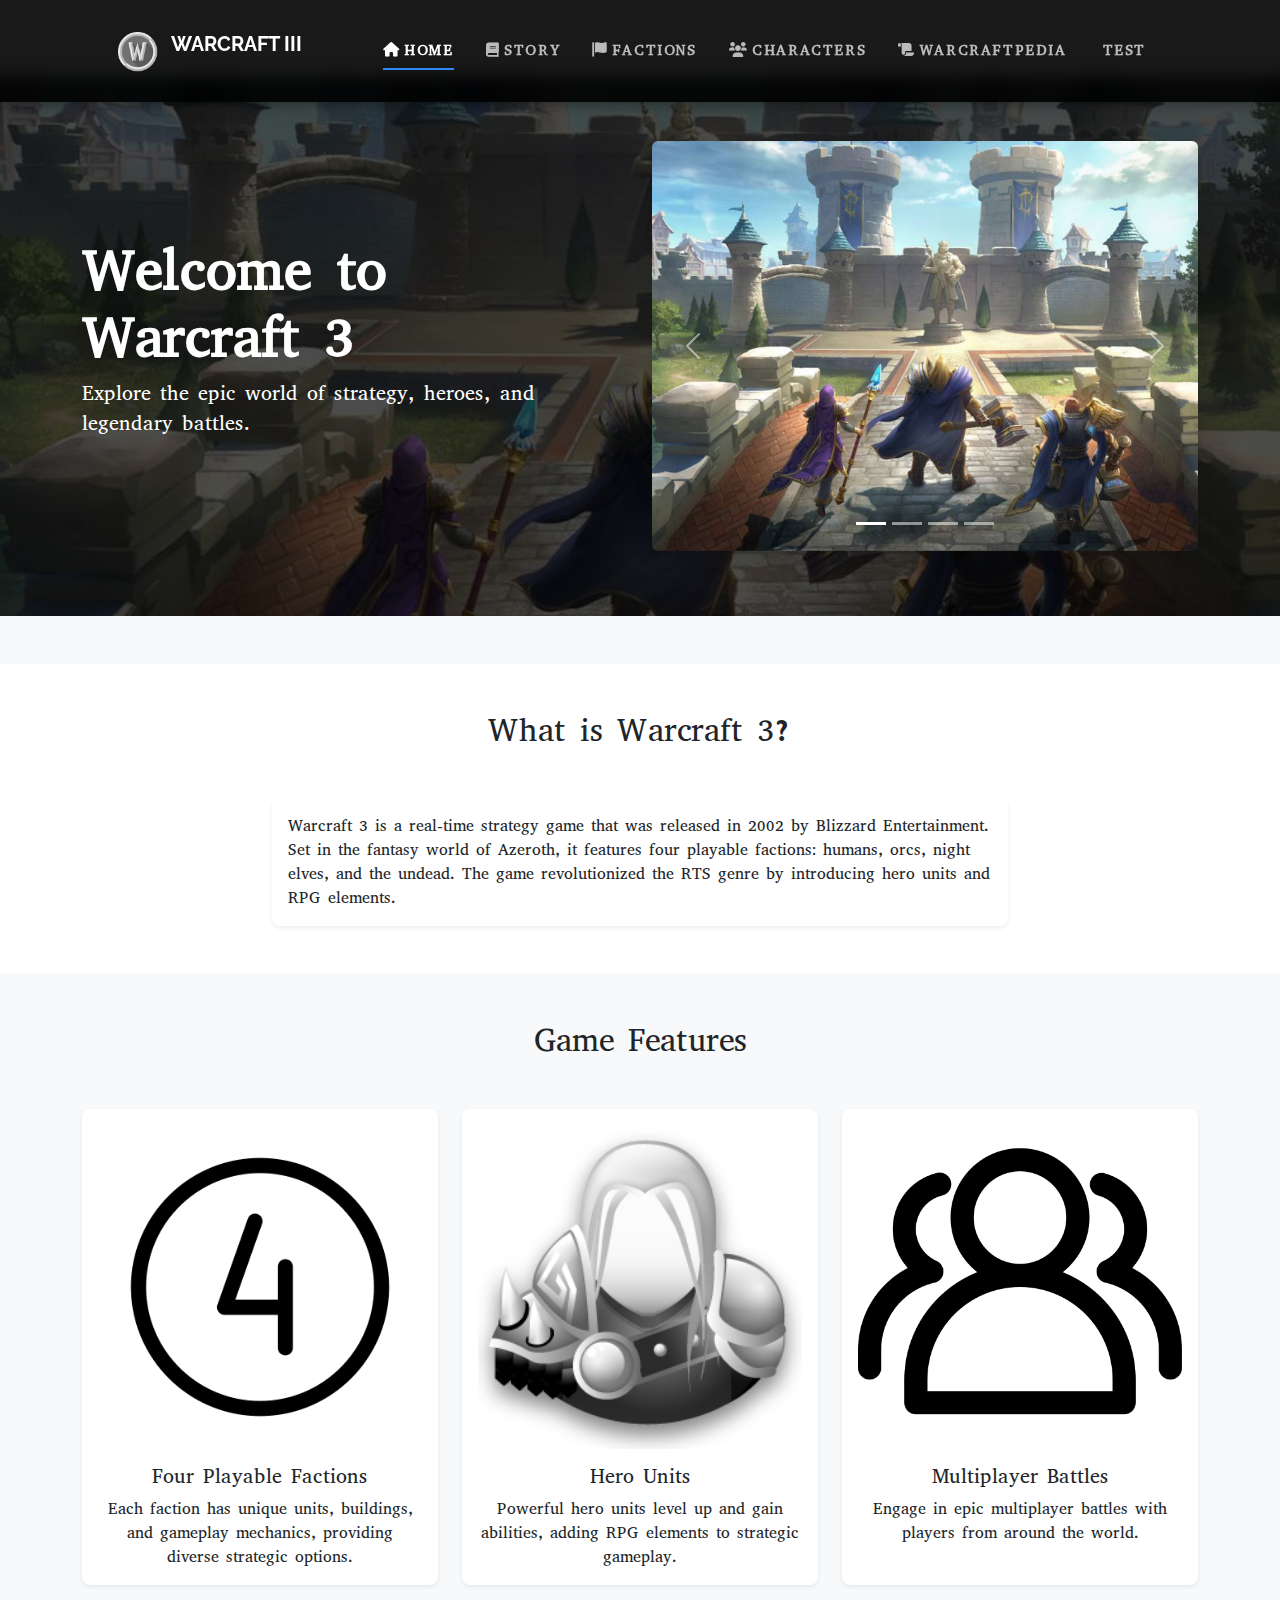
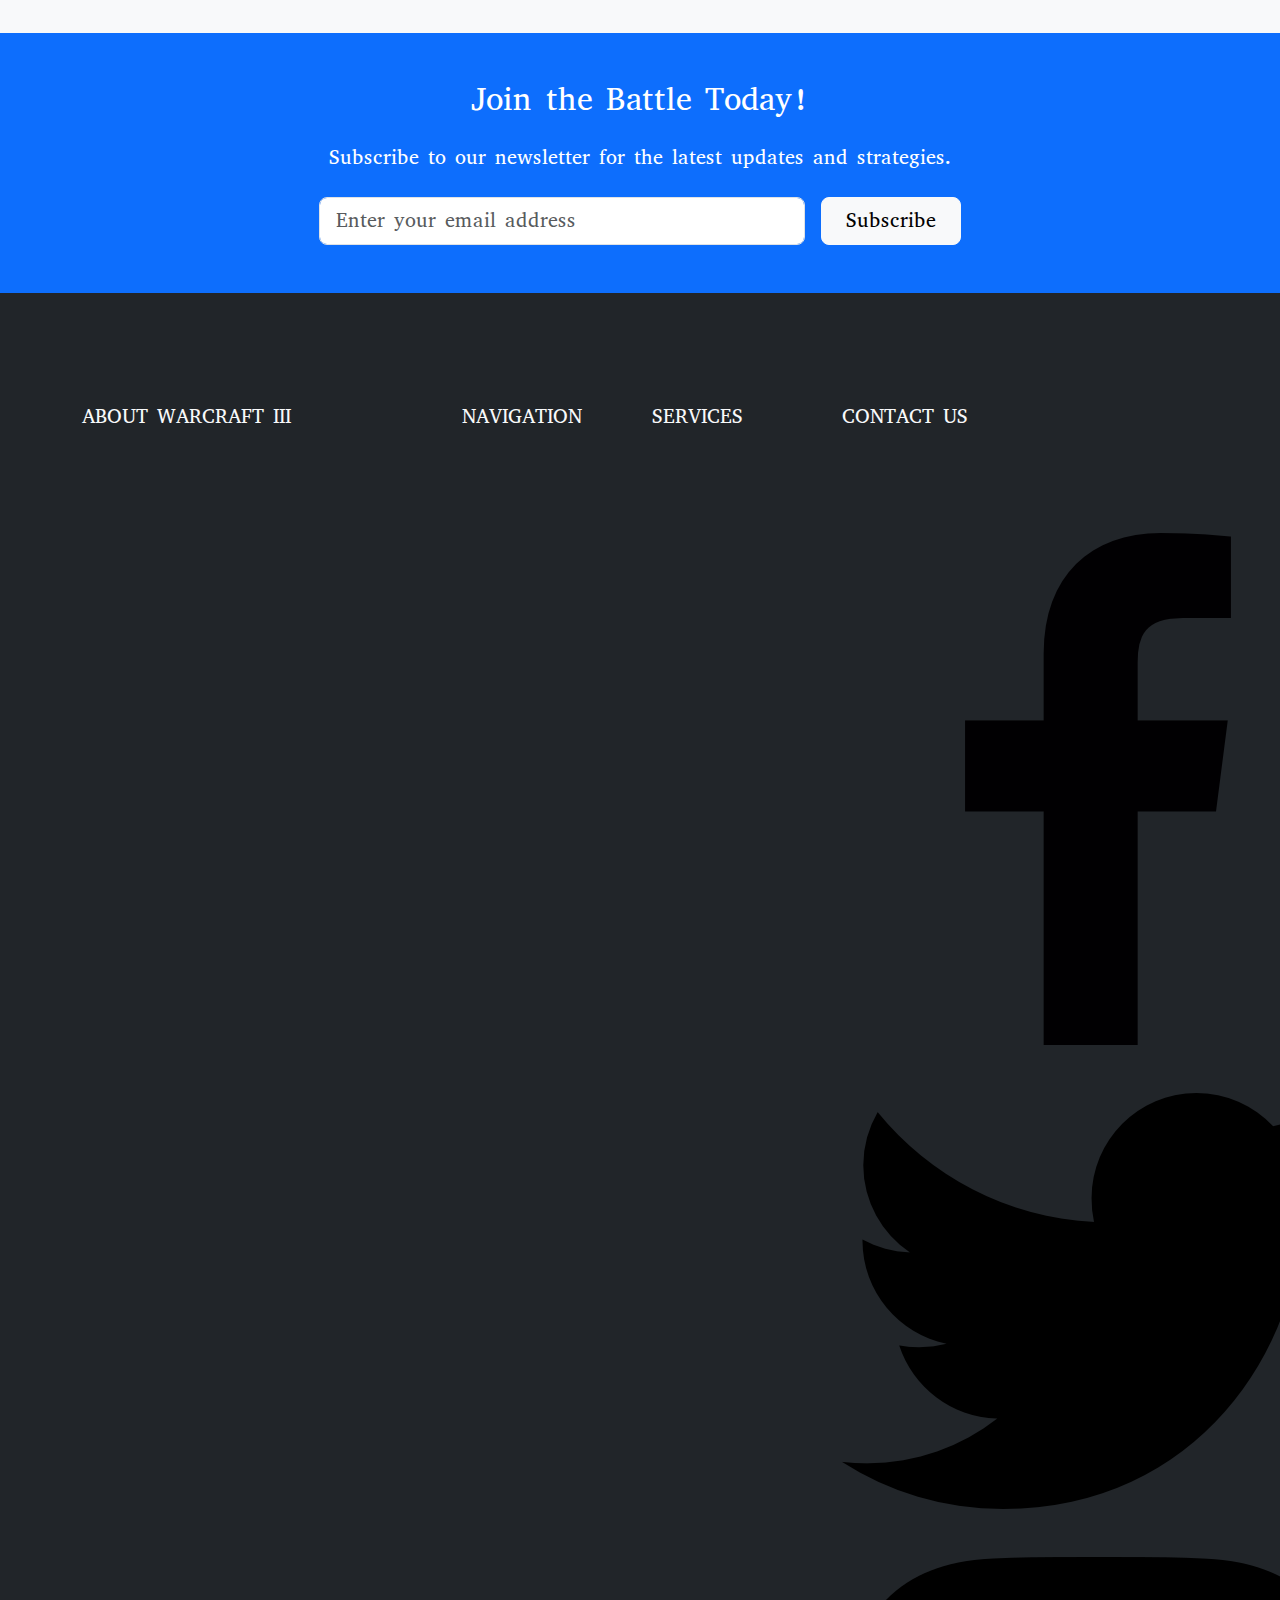
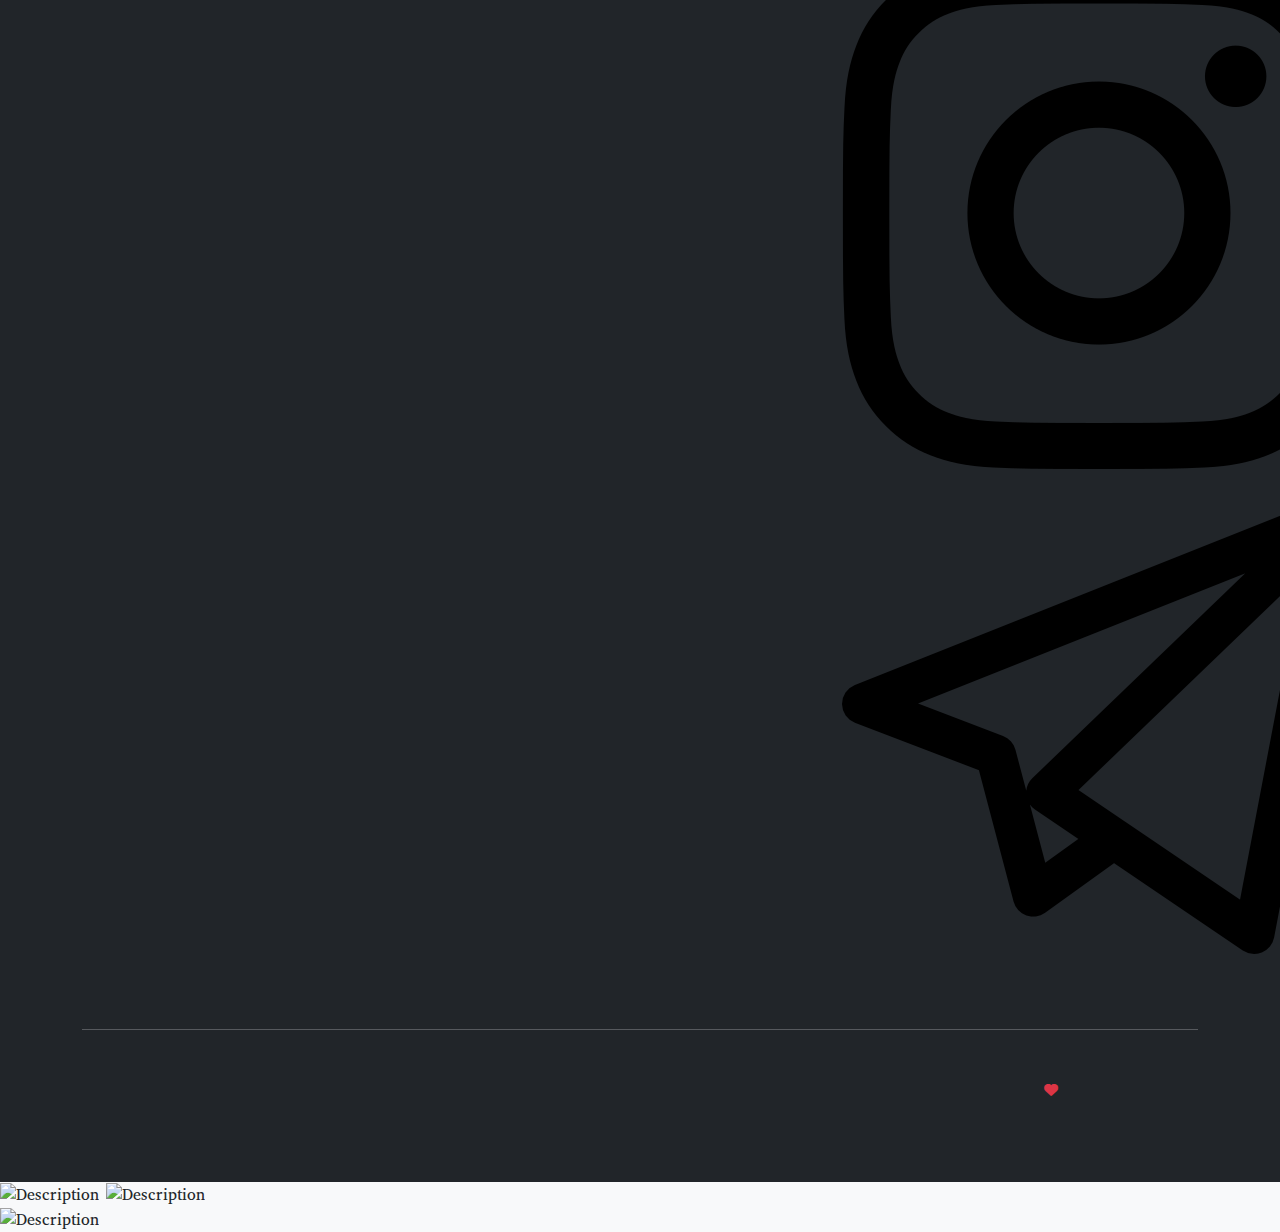
==== index.html @ 28a19a46 "image bootstrap" ====
<!DOCTYPE html>
<html lang="en">
    <head>
        <title>Warcraft 3</title>
        <meta charset="UTF-8">
        <meta name="viewport" content="width=device-width, initial-scale=1.0">
        <meta name="description" content="Warcraft 3 fan website with information about factions, characters, and lore">
        <!-- Bootstrap CSS -->
        <link href="https://cdn.jsdelivr.net/npm/bootstrap@5.3.2/dist/css/bootstrap.min.css" rel="stylesheet">
        <!-- Font Awesome -->
        <link href="https://cdnjs.cloudflare.com/ajax/libs/font-awesome/6.0.0/css/all.min.css" rel="stylesheet">
        <!-- Google Fonts -->
        <link href='https://fonts.googleapis.com/css?family=Abyssinica+SIL|Raleway:400,700&display=swap' rel='stylesheet'>
        <!-- Custom CSS -->
        <link rel="stylesheet" type="text/css" href="style.css">
        <!-- Favicon -->
        <link rel="icon" type="image/png" href="images/icons/logo.png">
    </head>
    <body class="bg-light">
        <!-- Enhanced Navigation -->
                <nav class="navbar navbar-expand-lg navbar-dark fixed-top py-3" id="mainNav">
                    <div class="container px-4 px-lg-5">
                        <a class="navbar-brand" href="index.html">
                            <img src="images/icons/logo.png" alt="Warcraft 3 Logo" height="40" class="d-inline-block align-text-top">
                            <span class="ms-2 fw-bold text-uppercase">Warcraft III</span>
                        </a>
                        <button class="navbar-toggler" type="button" data-bs-toggle="collapse" data-bs-target="#navbarNav"
                            aria-controls="navbarNav" aria-expanded="false" aria-label="Toggle navigation">
                            <span class="navbar-toggler-icon"></span>
                        </button>
                        <div class="collapse navbar-collapse" id="navbarNav">
                            <ul class="navbar-nav ms-auto my-2 my-lg-0">
                                <li class="nav-item">
                                    <a class="nav-link px-lg-3 py-3 py-lg-4 active" href="index.html">
                                        <i class="fas fa-home me-1"></i>Home
                                    </a>
                                </li>
                                <li class="nav-item">
                                    <a class="nav-link px-lg-3 py-3 py-lg-4" href="story.html">
                                        <i class="fas fa-book me-1"></i>Story
                                    </a>
                                </li>
                                <li class="nav-item">
                                    <a class="nav-link px-lg-3 py-3 py-lg-4" href="factions.html">
                                        <i class="fas fa-flag me-1"></i>Factions
                                    </a>
                                </li>
                                <li class="nav-item">
                                    <a class="nav-link px-lg-3 py-3 py-lg-4" href="characters.html">
                                        <i class="fas fa-users me-1"></i>Characters
                                    </a>
                                </li>
                                <li class="nav-item">
                                    <a class="nav-link px-lg-3 py-3 py-lg-4" href="pedia.html">
                                        <i class="fas fa-scroll me-1"></i>WarcraftPedia
                                    </a>
                                </li>
                                <li class="nav-item">
                                    <a class="nav-link px-lg-3 py-3 py-lg-4" href="test.html">
                                        <i class="fas fa-quiz me-1"></i>Test
                                    </a>
                                </li>
                            </ul>
                        </div>
                    </div>
                </nav>

        <!-- Hero Section -->
        <section class="hero bg-dark text-white py-5 mb-5">
            <div class="container">
                <div class="row align-items-center">
                    <div class="col-lg-6">
                        <h1 class="display-4 fw-bold">Welcome to Warcraft 3</h1>
                        <p class="lead">Explore the epic world of strategy, heroes, and legendary battles.</p>
                    </div>
                    <div class="col-lg-6">
                        <!-- Image Carousel -->
                        <div id="heroCarousel" class="carousel slide" data-bs-ride="carousel">
                            <div class="carousel-indicators">
                                <button type="button" data-bs-target="#heroCarousel" data-bs-slide-to="0" class="active"></button>
                                <button type="button" data-bs-target="#heroCarousel" data-bs-slide-to="1"></button>
                                <button type="button" data-bs-target="#heroCarousel" data-bs-slide-to="2"></button>
                                <button type="button" data-bs-target="#heroCarousel" data-bs-slide-to="3"></button>
                            </div>
                            <div class="carousel-inner rounded shadow">
                                <div class="carousel-item active">
                                    <img src="images/reforged1.jpg" class="d-block w-100" alt="Warcraft 3 Reforged Screenshot 1">
                                </div>
                                <div class="carousel-item">
                                    <img src="images/reforged2.jpg" class="d-block w-100" alt="Warcraft 3 Reforged Screenshot 2">
                                </div>
                                <div class="carousel-item">
                                    <img src="images/reforged3.jpg" class="d-block w-100" alt="Warcraft 3 Reforged Screenshot 3">
                                </div>
                                <div class="carousel-item">
                                    <img src="images/reforged4.jpg" class="d-block w-100" alt="Warcraft 3 Reforged Screenshot 4">
                                </div>
                            </div>
                            <button class="carousel-control-prev" type="button" data-bs-target="#heroCarousel" data-bs-slide="prev">
                                <span class="carousel-control-prev-icon"></span>
                                <span class="visually-hidden">Previous</span>
                            </button>
                            <button class="carousel-control-next" type="button" data-bs-target="#heroCarousel" data-bs-slide="next">
                                <span class="carousel-control-next-icon"></span>
                                <span class="visually-hidden">Next</span>
                            </button>
                        </div>
                    </div>
                </div>
            </div>
        </section>

        <!-- Info Section -->
        <section class="py-5 bg-white">
            <div class="container">
                <h2 class="text-center mb-5">What is Warcraft 3?</h2>
                <div class="row">
                    <div class="col-lg-8 mx-auto">
                        <div class="card shadow-sm">
                            <div class="card-body">
                                <p class="card-text">Warcraft 3 is a real-time strategy game that was released in 2002 by Blizzard Entertainment. Set in the fantasy world of Azeroth, it features four playable factions: humans, orcs, night elves, and the undead. The game revolutionized the RTS genre by introducing hero units and RPG elements.</p>
                            </div>
                        </div>
                    </div>
                </div>
            </div>
        </section>

        <!-- Features Grid -->
        <section class="py-5 bg-light">
            <div class="container">
                <h2 class="text-center mb-5">Game Features</h2>
                <div class="row g-4">
                    <!-- Feature 1 -->
                    <div class="col-md-6 col-lg-4">
                        <div class="card h-100 border-0 shadow-sm">
                            <div class="card-body text-center">
                                <img src="images/icons/4icon.png" alt="Factions Icon" class="mb-3" width="64">
                                <h3 class="h5">Four Playable Factions</h3>
                                <p class="card-text">Each faction has unique units, buildings, and gameplay mechanics, providing diverse strategic options.</p>
                            </div>
                        </div>
                    </div>
                    <!-- Feature 2 -->
                    <div class="col-md-6 col-lg-4">
                        <div class="card h-100 border-0 shadow-sm">
                            <div class="card-body text-center">
                                <img src="images/icons/hero_icon.png" alt="Heroes Icon" class="mb-3" width="64">
                                <h3 class="h5">Hero Units</h3>
                                <p class="card-text">Powerful hero units level up and gain abilities, adding RPG elements to strategic gameplay.</p>
                            </div>
                        </div>
                    </div>
                    <!-- Feature 3 -->
                    <div class="col-md-6 col-lg-4">
                        <div class="card h-100 border-0 shadow-sm">
                            <div class="card-body text-center">
                                <img src="images/icons/multiplayer.png" alt="Multiplayer Icon" class="mb-3" width="64">
                                <h3 class="h5">Multiplayer Battles</h3>
                                <p class="card-text">Engage in epic multiplayer battles with players from around the world.</p>
                            </div>
                        </div>
                    </div>
                </div>
            </div>
        </section>

        <!-- Call to Action -->
        <section class="py-5 bg-primary text-white">
            <div class="container">
                <div class="row justify-content-center">
                    <div class="col-lg-8 text-center">
                        <h2 class="mb-4">Join the Battle Today!</h2>
                        <p class="lead mb-4">Subscribe to our newsletter for the latest updates and strategies.</p>
                        <form class="row g-3 justify-content-center" onsubmit="validateEmail(event)">
                            <div class="col-md-8">
                                <input type="email" class="form-control form-control-lg" placeholder="Enter your email address" required>
                            </div>
                            <div class="col-md-auto">
                                <button type="submit" class="btn btn-light btn-lg px-4">Subscribe</button>
                            </div>
                        </form>
                    </div>
                </div>
            </div>
        </section>

        <!-- Enhanced Footer -->
                <footer class="footer bg-dark text-light">
                    <div class="container py-5">
                        <div class="row g-4">
                            <!-- About Section -->
                            <div class="col-lg-4 col-md-6">
                                <div class="pe-lg-5">
                                    <h5 class="text-uppercase mb-4">About Warcraft III</h5>
                                    <p class="text-muted">Experience the epic world of Azeroth through legendary heroes, mythical creatures, and unforgettable battles in this timeless strategy game.</p>
                                </div>
                            </div>
                            <!-- Quick Links -->
                            <div class="col-lg-2 col-md-6">
                                <h5 class="text-uppercase mb-4">Navigation</h5>
                                <ul class="list-unstyled">
                                    <li class="mb-2"><a href="index.html" class="text-muted">Home</a></li>
                                    <li class="mb-2"><a href="story.html" class="text-muted">Story</a></li>
                                    <li class="mb-2"><a href="factions.html" class="text-muted">Factions</a></li>
                                    <li class="mb-2"><a href="characters.html" class="text-muted">Characters</a></li>
                                </ul>
                            </div>
                            <!-- Services -->
                            <div class="col-lg-2 col-md-6">
                                <h5 class="text-uppercase mb-4">Services</h5>
                                <ul class="list-unstyled">
                                    <li class="mb-2"><a href="#" class="text-muted">Game Analysis</a></li>
                                    <li class="mb-2"><a href="#" class="text-muted">Game Reviews</a></li>
                                    <li class="mb-2"><a href="#" class="text-muted">Tutorials</a></li>
                                    <li class="mb-2"><a href="#" class="text-muted">Tournaments</a></li>
                                </ul>
                            </div>
                            <!-- Contact -->
                            <div class="col-lg-4 col-md-6">
                                <h5 class="text-uppercase mb-4">Contact Us</h5>
                                <p class="text-muted mb-2">
                                    <i class="fas fa-envelope me-2"></i>
                                    <a href="mailto:some-email@gmail.com" class="text-muted">some-email@gmail.com</a>
                                </p>
                                <p class="text-muted mb-4">
                                    <i class="fas fa-phone me-2"></i>
                                    <a href="tel:0777777123" class="text-muted">0-777-777-123</a>
                                </p>
                                <!-- Social Links Grid -->
                                <div class="social-grid">
                                    <a href="#" aria-label="Facebook">
                                        <img src="images/icons/facebook.png" alt="Facebook">
                                    </a>
                                    <a href="#" aria-label="Twitter">
                                        <img src="images/icons/twitter.png" alt="Twitter">
                                    </a>
                                    <a href="#" aria-label="Instagram">
                                        <img src="images/icons/insta.png" alt="Instagram">
                                    </a>
                                    <a href="#" aria-label="Telegram">
                                        <img src="images/icons/telegram.png" alt="Telegram">
                                    </a>
                                </div>
                            </div>
                        </div>
                        <hr class="my-5">
                        <div class="row align-items-center">
                            <div class="col-md-6 text-center text-md-start">
                                <p class="text-muted mb-0">&copy; 2024 Andrei Kornev. All rights reserved.</p>
                            </div>
                            <div class="col-md-6 text-center text-md-end">
                                <small class="text-muted">Made with <i class="fas fa-heart text-danger"></i> for Warcraft III fans</small>
                            </div>
                        </div>
                    </div>
                </footer>

        <!-- Bootstrap Bundle JS -->
        <script src="https://cdn.jsdelivr.net/npm/bootstrap@5.3.2/dist/js/bootstrap.bundle.min.js"></script>
        <!-- Custom JS -->
        <script src="scripts.js" defer></script>
    </body>

<!-- For regular images -->
<img src="path/to/image.jpg" class="img-fluid" alt="Description">

<!-- For card images -->
<img src="path/to/image.jpg" class="card-img-top img-fluid" alt="Description">

<!-- For grid images -->
<div class="grid-item">
    <img src="path/to/image.jpg" class="img-fluid" alt="Description">
</div>
---- style.css ----
:root {
    /* Color variables */
    --wc-primary: #2f89fc;
    --wc-primary-hover: #1a7af0;
    --wc-dark: #121212;
    --wc-light: #ffffff;
    --wc-gray: #f8f9fa;
    --wc-border: rgba(255, 255, 255, 0.1);
}

/* Base styles */
body {
    font-family: 'Abyssinica SIL', serif;
    padding-top: 76px; /* Height of fixed navbar */
}

/* Enhanced Navigation */
#mainNav {
    background-color: rgba(0, 0, 0, 0.9);
    box-shadow: 0 0 15px rgba(0, 0, 0, 0.5);
    transition: all 0.3s ease-in-out;
    backdrop-filter: blur(8px);
}

#mainNav .navbar-brand {
    font-family: 'Raleway', sans-serif;
    font-weight: 700;
    color: var(--wc-light);
}

#mainNav .navbar-nav .nav-item .nav-link {
    font-size: 0.9rem;
    font-weight: 700;
    text-transform: uppercase;
    letter-spacing: 0.1rem;
    padding: 1.5rem 1rem;
    color: rgba(255, 255, 255, 0.7);
    position: relative;
    transition: all 0.3s ease;
}

#mainNav .navbar-nav .nav-item .nav-link:hover,
#mainNav .navbar-nav .nav-item .nav-link:focus,
#mainNav .navbar-nav .nav-item .nav-link.active {
    color: var(--wc-light);
}

#mainNav .navbar-nav .nav-item .nav-link::after {
    content: '';
    position: absolute;
    bottom: 1rem;
    left: 1rem;
    right: 1rem;
    height: 2px;
    background-color: var(--wc-primary);
    transform: scaleX(0);
    transition: transform 0.3s ease;
}

#mainNav .navbar-nav .nav-item .nav-link:hover::after,
#mainNav .navbar-nav .nav-item .nav-link:focus::after,
#mainNav .navbar-nav .nav-item .nav-link.active::after {
    transform: scaleX(1);
}

/* Hero Section */
.hero {
    background: linear-gradient(rgba(0, 0, 0, 0.7), rgba(0, 0, 0, 0.7)),
                url('images/reforged1.jpg') center/cover;
    min-height: 60vh;
    display: flex;
    align-items: center;
}

/* Image Grid */
.image-grid {
    display: grid;
    grid-template-columns: repeat(auto-fit, minmax(250px, 1fr));
    gap: 1.5rem;
    padding: 1.5rem;
}

.image-grid .grid-item {
    position: relative;
    overflow: hidden;
    border-radius: 0.5rem;
    box-shadow: 0 4px 6px rgba(0, 0, 0, 0.1);
    transition: transform 0.3s ease;
    aspect-ratio: 16 / 9; /* Maintains consistent image proportions */
}

.image-grid .grid-item:hover {
    transform: translateY(-5px);
}

.image-grid img {
    width: 100%;
    height: 100%;
    object-fit: cover;
    transition: transform 0.3s ease;
}

.image-grid .grid-item:hover img {
    transform: scale(1.05);
}

.image-grid .grid-caption {
    position: absolute;
    bottom: 0;
    left: 0;
    right: 0;
    padding: 1rem;
    background: linear-gradient(transparent, rgba(0, 0, 0, 0.8));
    color: var(--wc-light);
    text-align: center;
}

/* Card Styles */
.card {
    transition: transform 0.3s ease-in-out, box-shadow 0.3s ease-in-out;
    border: none;
    border-radius: 0.5rem;
    overflow: hidden;
}

.card:hover {
    transform: translateY(-5px);
    box-shadow: 0 10px 20px rgba(0, 0, 0, 0.1) !important;
}

/* Card Images */
.card img {
    width: 100%;
    height: auto;
    object-fit: cover;
}

/* Social Media Icons Standardization */
.socialLinks {
    display: grid;
    grid-template-columns: repeat(auto-fit, minmax(40px, 40px));
    gap: 1rem;
    max-width: 200px;
    margin: 2.5rem 0 1.5rem; /* Increased top margin to create more space */
}

.socialLinks a {
    display: flex;
    align-items: center;
    justify-content: center;
    width: 40px;
    height: 40px;
    border-radius: 50%;
    background-color: rgba(255, 255, 255, 0.1);
    transition: all 0.3s ease;
}

.socialLinks a:hover {
    background-color: var(--wc-primary);
    transform: translateY(-3px);
}

.socialIcon {
    width: 20px;
    height: 20px;
    filter: brightness(1);
}

/* Ensure Bootstrap social icons follow the same sizing */
.socialLinks .fab {
    font-size: 20px;
}

/* Footer */
.footer {
    background-color: var(--wc-dark);
    color: var(--wc-light);
    padding: 4rem 0 2rem;
}

.footer a {
    color: rgba(255, 255, 255, 0.7);
    text-decoration: none;
    transition: color 0.3s ease;
}

.footer a:hover {
    color: var(--wc-light);
}

/* Dark Mode Support */
@media (prefers-color-scheme: dark) {
    body {
        background-color: var(--wc-dark);
        color: var(--wc-light);
    }

    .card {
        background-color: #1e1e1e;
        border-color: var(--wc-border);
    }

    .card-body {
        color: var(--wc-light);
    }
}

/* WarcraftPedia specific styles */
.card {
    border: none;
    transition: transform 0.3s ease-in-out, box-shadow 0.3s ease-in-out;
}

.card:hover {
    transform: translateY(-5px);
    box-shadow: 0 10px 20px rgba(0, 0, 0, 0.1) !important;
}

.nav-pills .nav-link {
    color: var(--wc-dark);
    background-color: var(--wc-gray);
    margin: 0 5px;
    transition: all 0.3s ease;
}

.nav-pills .nav-link:hover {
    background-color: var(--wc-primary);
    color: var(--wc-light);
}

.nav-pills .nav-link.active {
    background-color: var(--wc-primary);
}

.accordion-button:not(.collapsed) {
    background-color: var(--wc-primary);
    color: var(--wc-light);
}

.accordion-button:focus {
    box-shadow: 0 0 0 0.25rem rgba(47, 137, 252, 0.25);
}

.list-group-item {
    border: none;
    padding: 0.75rem 1.25rem;
    transition: background-color 0.3s ease;
}

.list-group-item:hover {
    background-color: var(--wc-gray);
}

.card-title {
    color: var(--wc-primary);
    border-bottom: 2px solid var(--wc-primary);
    padding-bottom: 0.5rem;
    margin-bottom: 1rem;
}

/* Animation for content loading */
.fade-in {
    animation: fadeIn 0.5s ease-in;
}

@keyframes fadeIn {
    from {
        opacity: 0;
        transform: translateY(20px);
    }
    to {
        opacity: 1;
        transform: translateY(0);
    }
}

/* Accessibility */
.visually-hidden {
    position: absolute;
    width: 1px;
    height: 1px;
    padding: 0;
    margin: -1px;
    overflow: hidden;
    clip: rect(0, 0, 0, 0);
    white-space: nowrap;
    border: 0;
}

:focus {
    outline: 3px solid var(--wc-primary);
    outline-offset: 2px;
}

:focus:not(:focus-visible) {
    outline: none;
}

/* Responsive Image Handling */
.img-fluid {
    max-width: 100%;
    height: auto;
}

/* Responsive adjustments */
@media (max-width: 768px) {
    .nav-pills .nav-link {
        margin: 5px 0;
    }
    
    .card {
        margin-bottom: 2rem;
    }

    .image-grid {
        grid-template-columns: repeat(auto-fit, minmax(200px, 1fr));
    }
    
    .hero {
        min-height: 40vh; /* Shorter hero section on mobile */
    }
}

@media (max-width: 576px) {
    .image-grid {
        grid-template-columns: 1fr; /* Single column on very small devices */
    }
}

.footerContainer {
    display: flex;
    flex-direction: column;
    padding: 0 2rem;
}

.contactText {
    margin-bottom: 1rem;
    border-bottom: 1px solid rgba(255, 255, 255, 0.1); /* Optional: adds a subtle divider */
    padding-bottom: 1.5rem;
}

.copyrightText {
    margin-top: 1rem;
    opacity: 0.7;
}
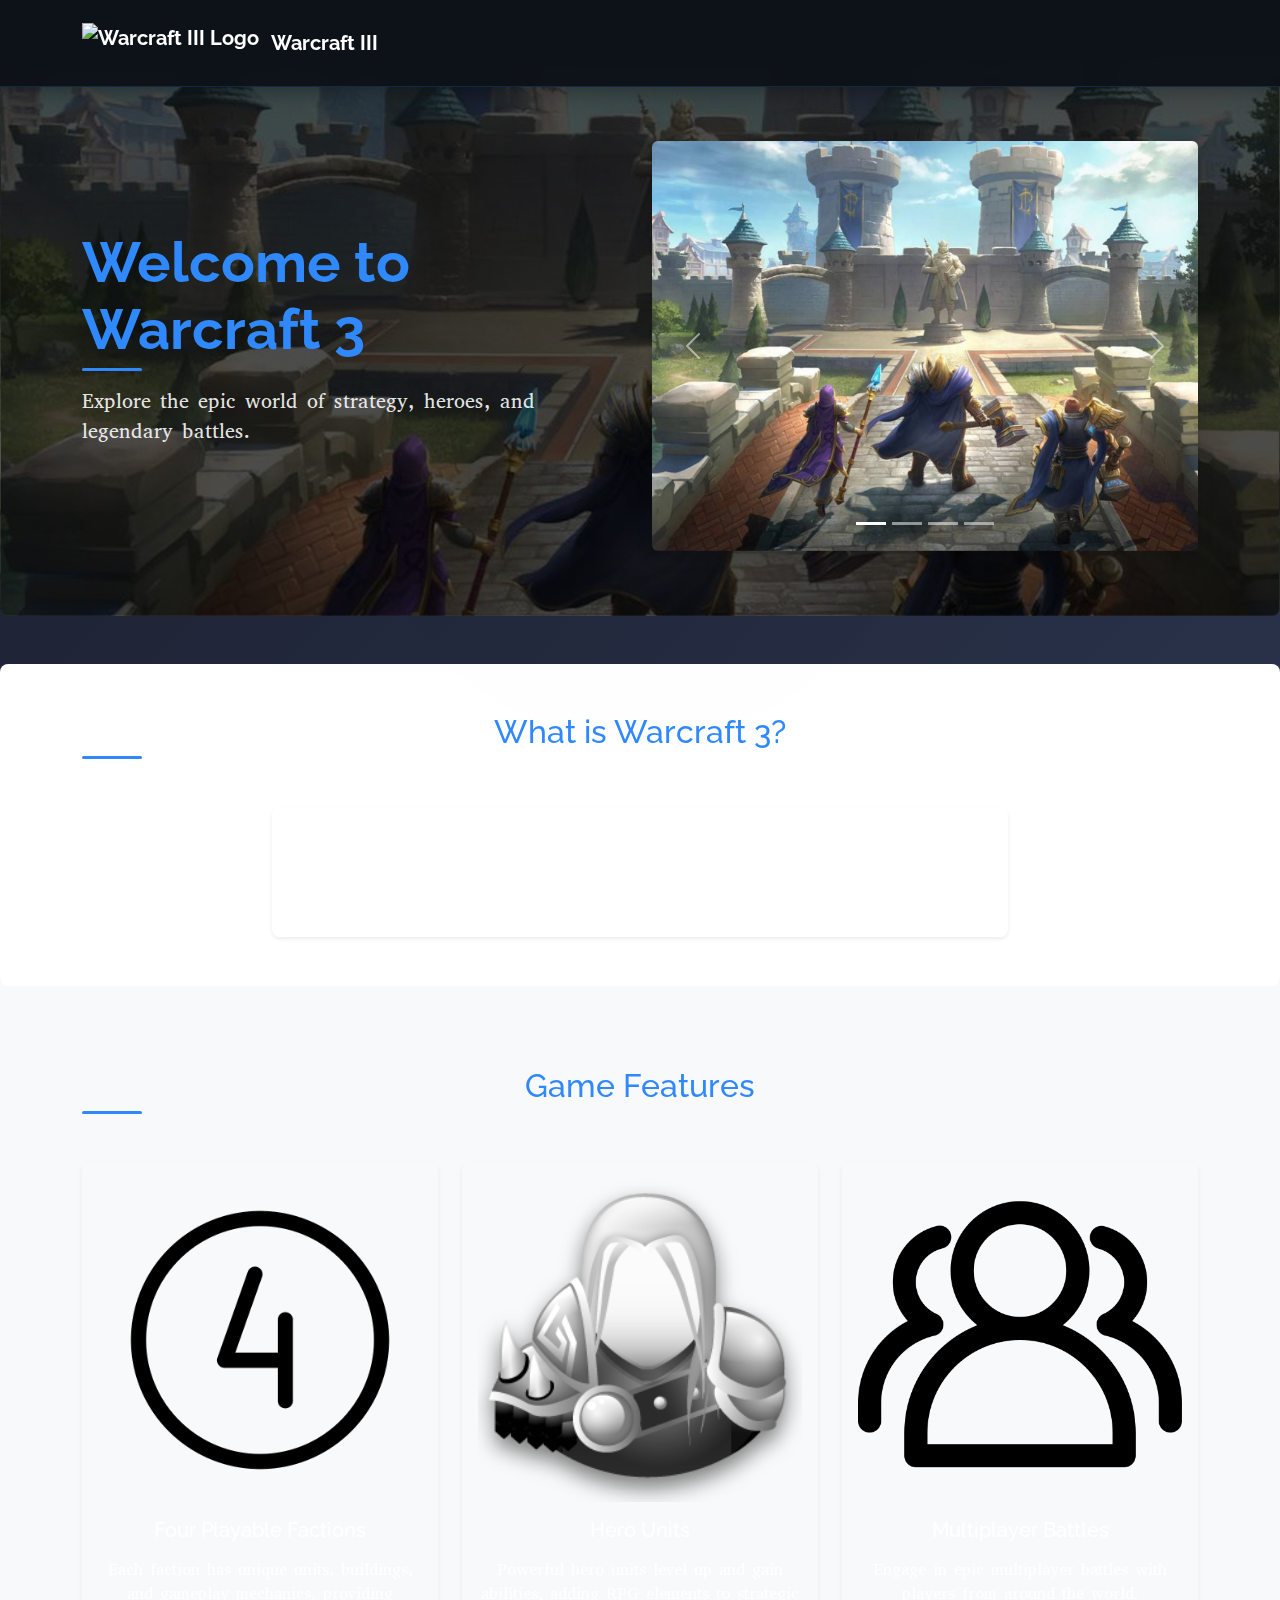
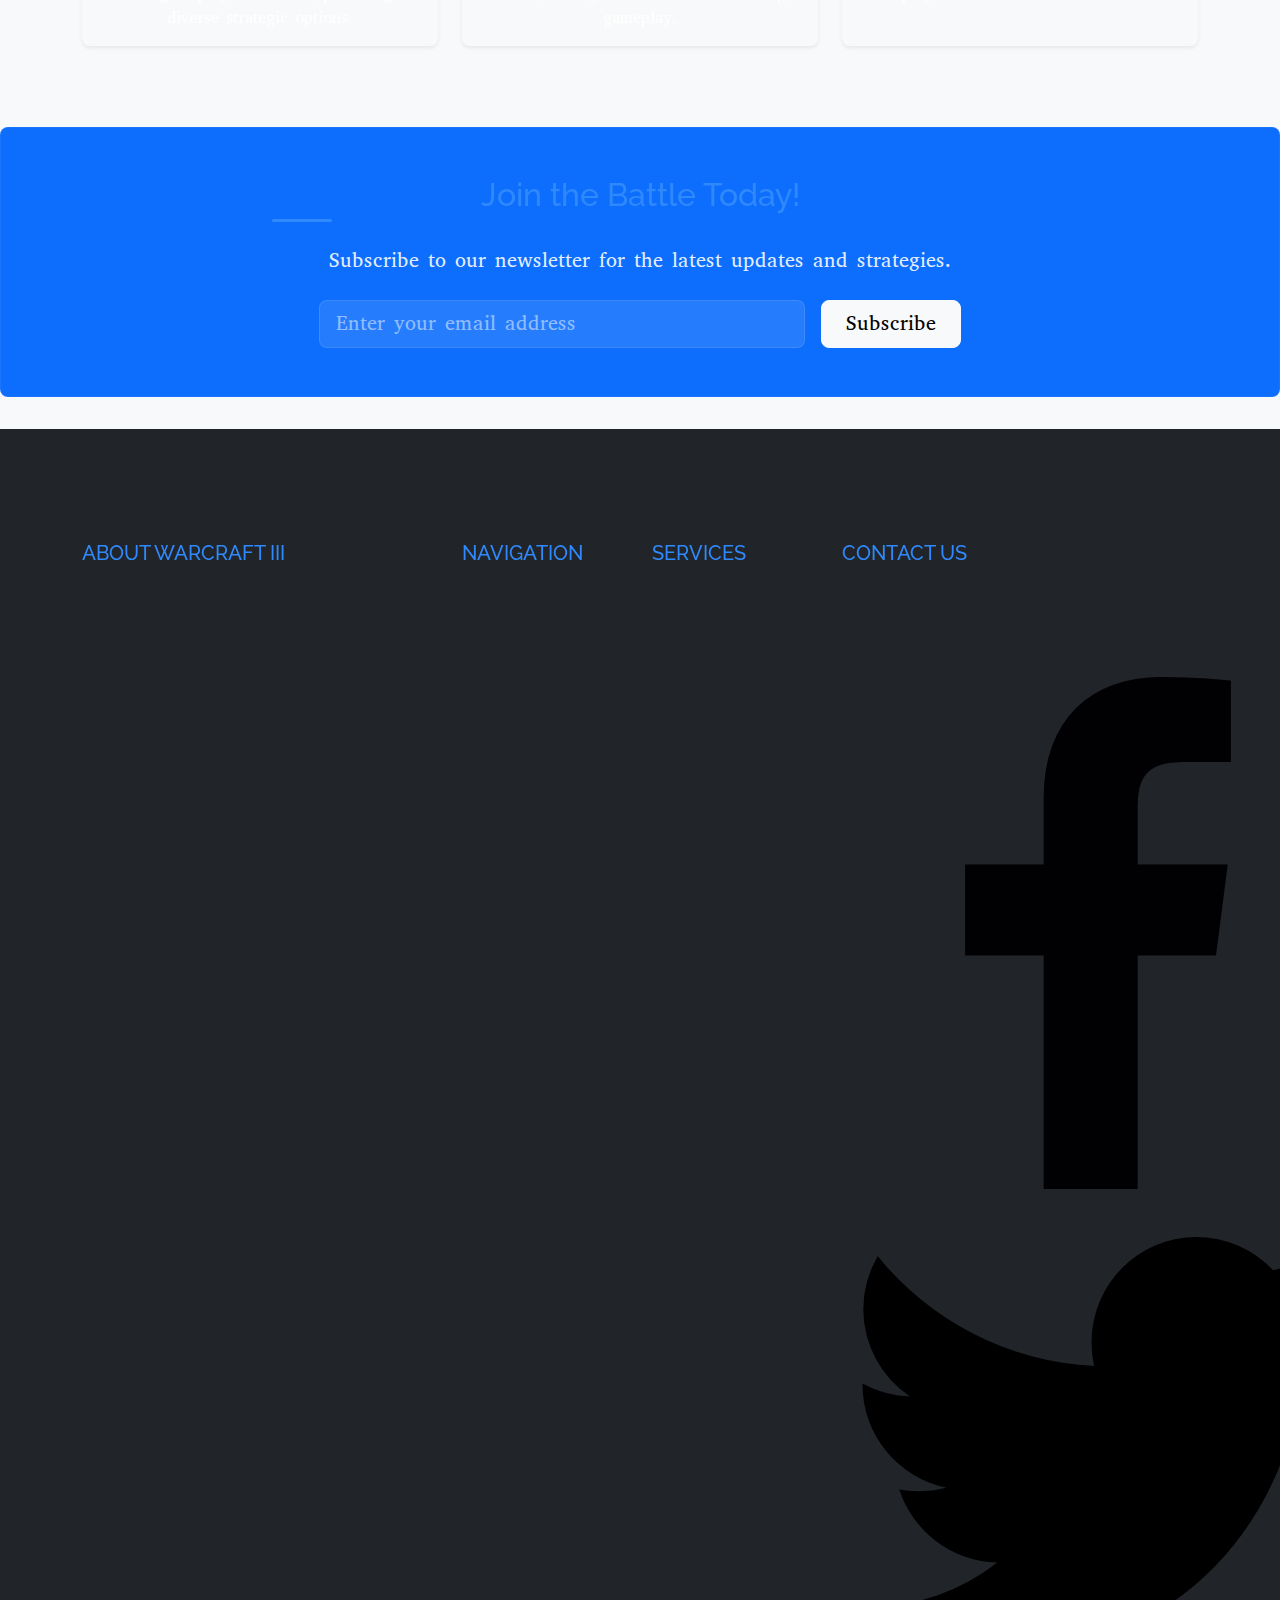
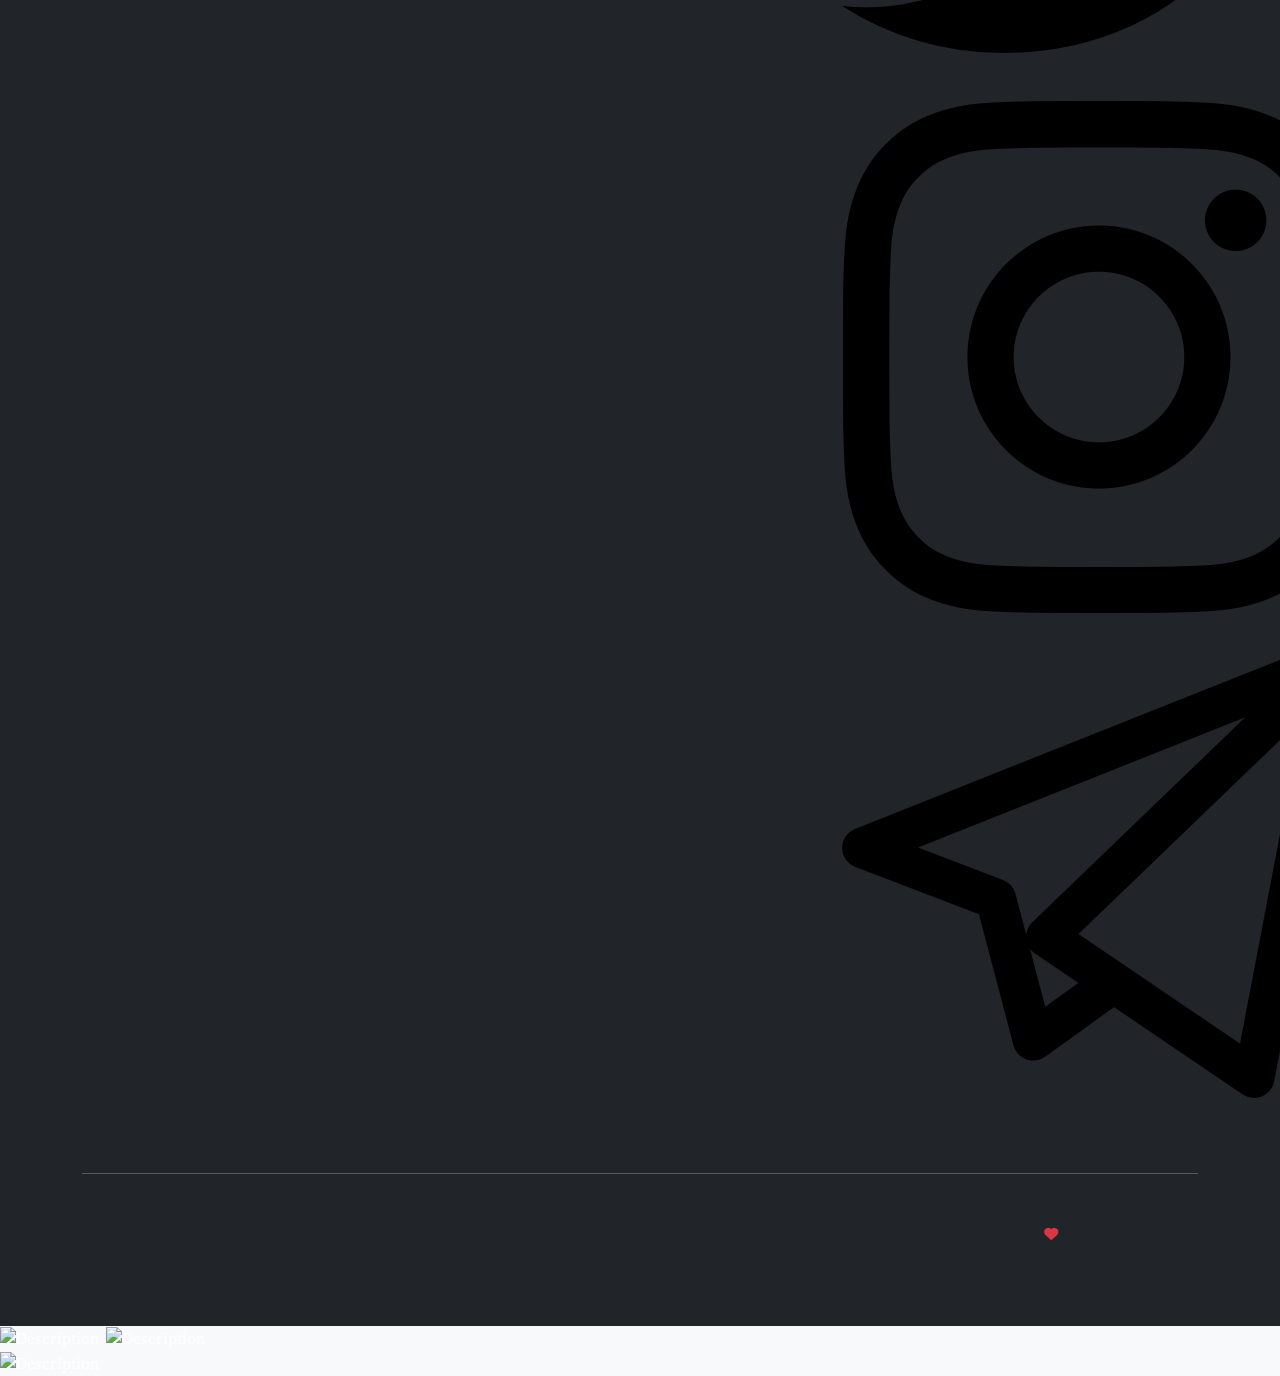
==== commit e2cbe2c7: "changes on UI" ====
--- a/index.html
+++ b/index.html
@@ -18,47 +18,34 @@
     </head>
     <body class="bg-light">
         <!-- Enhanced Navigation -->
-                <nav class="navbar navbar-expand-lg navbar-dark fixed-top py-3" id="mainNav">
-                    <div class="container px-4 px-lg-5">
+                <nav class="navbar navbar-expand-lg navbar-dark fixed-top" id="mainNav">
+                    <div class="container">
                         <a class="navbar-brand" href="index.html">
-                            <img src="images/icons/logo.png" alt="Warcraft 3 Logo" height="40" class="d-inline-block align-text-top">
-                            <span class="ms-2 fw-bold text-uppercase">Warcraft III</span>
+                            <img src="images/logo.png" alt="Warcraft III Logo" height="40">
+                            Warcraft III
                         </a>
-                        <button class="navbar-toggler" type="button" data-bs-toggle="collapse" data-bs-target="#navbarNav"
-                            aria-controls="navbarNav" aria-expanded="false" aria-label="Toggle navigation">
+                        <button class="navbar-toggler" type="button" data-bs-toggle="collapse" data-bs-target="#navbarResponsive">
                             <span class="navbar-toggler-icon"></span>
                         </button>
-                        <div class="collapse navbar-collapse" id="navbarNav">
-                            <ul class="navbar-nav ms-auto my-2 my-lg-0">
-                                <li class="nav-item">
-                                    <a class="nav-link px-lg-3 py-3 py-lg-4 active" href="index.html">
-                                        <i class="fas fa-home me-1"></i>Home
-                                    </a>
-                                </li>
-                                <li class="nav-item">
-                                    <a class="nav-link px-lg-3 py-3 py-lg-4" href="story.html">
-                                        <i class="fas fa-book me-1"></i>Story
-                                    </a>
-                                </li>
-                                <li class="nav-item">
-                                    <a class="nav-link px-lg-3 py-3 py-lg-4" href="factions.html">
-                                        <i class="fas fa-flag me-1"></i>Factions
-                                    </a>
-                                </li>
-                                <li class="nav-item">
-                                    <a class="nav-link px-lg-3 py-3 py-lg-4" href="characters.html">
-                                        <i class="fas fa-users me-1"></i>Characters
-                                    </a>
-                                </li>
-                                <li class="nav-item">
-                                    <a class="nav-link px-lg-3 py-3 py-lg-4" href="pedia.html">
-                                        <i class="fas fa-scroll me-1"></i>WarcraftPedia
-                                    </a>
-                                </li>
-                                <li class="nav-item">
-                                    <a class="nav-link px-lg-3 py-3 py-lg-4" href="test.html">
-                                        <i class="fas fa-quiz me-1"></i>Test
-                                    </a>
+                        <div class="collapse navbar-collapse" id="navbarResponsive">
+                            <ul class="navbar-nav ms-auto">
+                                <li class="nav-item">
+                                    <a class="nav-link" href="index.html">Home</a>
+                                </li>
+                                <li class="nav-item">
+                                    <a class="nav-link" href="story.html">Story</a>
+                                </li>
+                                <li class="nav-item">
+                                    <a class="nav-link" href="factions.html">Factions</a>
+                                </li>
+                                <li class="nav-item">
+                                    <a class="nav-link" href="characters.html">Characters</a>
+                                </li>
+                                <li class="nav-item">
+                                    <a class="nav-link" href="pedia.html">WarcraftPedia</a>
+                                </li>
+                                <li class="nav-item">
+                                    <a class="nav-link" href="test.html">Test</a>
                                 </li>
                             </ul>
                         </div>
--- a/style.css
+++ b/style.css
@@ -6,61 +6,253 @@
     --wc-light: #ffffff;
     --wc-gray: #f8f9fa;
     --wc-border: rgba(255, 255, 255, 0.1);
+    --wc-bg-gradient: linear-gradient(135deg, #1a1e2c 0%, #2b344d 100%);
+    --wc-overlay: rgba(26, 30, 44, 0.95);
 }
 
 /* Base styles */
 body {
     font-family: 'Abyssinica SIL', serif;
     padding-top: 76px; /* Height of fixed navbar */
+    background: var(--wc-bg-gradient);
+    background-attachment: fixed;
+    position: relative;
+    color: var(--wc-light);
+}
+
+/* Text color adjustments */
+body {
+    color: var(--wc-light); /* Sets default text color to white */
+}
+
+p, span, li, td, th, label, input, textarea {
+    color: rgba(255, 255, 255, 0.9); /* Slightly softer white for better readability */
+}
+
+/* Link colors */
+a {
+    color: var(--wc-primary);
+    transition: color 0.3s ease;
+}
+
+a:hover {
+    color: var(--wc-primary-hover);
+}
+
+/* Form elements */
+input, textarea, select {
+    background-color: rgba(255, 255, 255, 0.1) !important;
+    border: 1px solid rgba(255, 255, 255, 0.2) !important;
+    color: var(--wc-light) !important;
+}
+
+input::placeholder, textarea::placeholder {
+    color: rgba(255, 255, 255, 0.5) !important;
+}
+
+/* List items */
+.list-group-item {
+    background-color: rgba(255, 255, 255, 0.05);
+    color: var(--wc-light);
+    border-color: rgba(255, 255, 255, 0.1);
+}
+
+/* Card text */
+.card-text {
+    color: rgba(255, 255, 255, 0.9);
+}
+
+/* Navigation text */
+.nav-link {
+    color: rgba(255, 255, 255, 0.8) !important;
+}
+
+.nav-link:hover, .nav-link.active {
+    color: var(--wc-light) !important;
+}
+
+/* Table text */
+table {
+    color: var(--wc-light) !important;
+}
+
+/* Decorative background pattern */
+body::before {
+    content: '';
+    position: fixed;
+    top: 0;
+    left: 0;
+    width: 100%;
+    height: 100%;
+    background-image: url('images/pattern.png'), 
+                      radial-gradient(circle at 50% 50%, rgba(47, 137, 252, 0.1) 0%, transparent 60%);
+    background-size: 200px 200px, cover;
+    opacity: 0.05;
+    pointer-events: none;
+    z-index: 0;
 }
 
 /* Enhanced Navigation */
 #mainNav {
-    background-color: rgba(0, 0, 0, 0.9);
-    box-shadow: 0 0 15px rgba(0, 0, 0, 0.5);
+    background: rgba(13, 17, 23, 0.95);
+    box-shadow: 0 4px 20px rgba(0, 0, 0, 0.3);
     transition: all 0.3s ease-in-out;
-    backdrop-filter: blur(8px);
-}
-
+    backdrop-filter: blur(10px);
+    border-bottom: 1px solid rgba(47, 137, 252, 0.2);
+    padding: 1rem 0;
+}
+
+/* Brand/Logo section */
 #mainNav .navbar-brand {
     font-family: 'Raleway', sans-serif;
     font-weight: 700;
     color: var(--wc-light);
-}
-
+    display: flex;
+    align-items: center;
+    gap: 0.75rem;
+}
+
+#mainNav .navbar-brand img {
+    transition: transform 0.3s ease;
+}
+
+#mainNav .navbar-brand:hover img {
+    transform: scale(1.1);
+}
+
+/* Navigation Links */
 #mainNav .navbar-nav .nav-item .nav-link {
     font-size: 0.9rem;
-    font-weight: 700;
+    font-weight: 600;
     text-transform: uppercase;
     letter-spacing: 0.1rem;
-    padding: 1.5rem 1rem;
-    color: rgba(255, 255, 255, 0.7);
+    padding: 1rem 1.25rem;
+    color: rgba(255, 255, 255, 0.8) !important;
     position: relative;
     transition: all 0.3s ease;
 }
 
-#mainNav .navbar-nav .nav-item .nav-link:hover,
-#mainNav .navbar-nav .nav-item .nav-link:focus,
-#mainNav .navbar-nav .nav-item .nav-link.active {
-    color: var(--wc-light);
-}
-
-#mainNav .navbar-nav .nav-item .nav-link::after {
+/* Hover effect with glowing underline */
+#mainNav .navbar-nav .nav-item .nav-link::before {
     content: '';
     position: absolute;
-    bottom: 1rem;
-    left: 1rem;
-    right: 1rem;
+    bottom: 0;
+    left: 10%;
+    width: 80%;
     height: 2px;
-    background-color: var(--wc-primary);
+    background: var(--wc-primary);
     transform: scaleX(0);
+    transform-origin: right;
     transition: transform 0.3s ease;
-}
-
-#mainNav .navbar-nav .nav-item .nav-link:hover::after,
-#mainNav .navbar-nav .nav-item .nav-link:focus::after,
-#mainNav .navbar-nav .nav-item .nav-link.active::after {
+    box-shadow: 0 0 10px var(--wc-primary);
+}
+
+#mainNav .navbar-nav .nav-item .nav-link:hover::before,
+#mainNav .navbar-nav .nav-item .nav-link.active::before {
     transform: scaleX(1);
+    transform-origin: left;
+}
+
+#mainNav .navbar-nav .nav-item .nav-link:hover,
+#mainNav .navbar-nav .nav-item .nav-link.active {
+    color: var(--wc-light) !important;
+}
+
+/* Active state with glow */
+#mainNav .navbar-nav .nav-item .nav-link.active {
+    color: var(--wc-primary) !important;
+    text-shadow: 0 0 10px rgba(47, 137, 252, 0.5);
+}
+
+/* Hamburger Menu for Mobile */
+#mainNav .navbar-toggler {
+    border: 1px solid rgba(47, 137, 252, 0.3);
+    background: rgba(47, 137, 252, 0.1);
+    padding: 0.5rem;
+    transition: all 0.3s ease;
+}
+
+#mainNav .navbar-toggler:hover {
+    border-color: var(--wc-primary);
+    background: rgba(47, 137, 252, 0.2);
+}
+
+#mainNav .navbar-toggler-icon {
+    background-image: url("data:image/svg+xml,%3csvg xmlns='http://www.w3.org/2000/svg' viewBox='0 0 30 30'%3e%3cpath stroke='rgba(255, 255, 255, 0.8)' stroke-linecap='round' stroke-miterlimit='10' stroke-width='2' d='M4 7h22M4 15h22M4 23h22'/%3e%3c/svg%3e");
+}
+
+/* Scroll Effect */
+#mainNav.navbar-scrolled {
+    background: rgba(13, 17, 23, 0.98);
+    padding-top: 0.5rem;
+    padding-bottom: 0.5rem;
+}
+
+/* Dropdown Menus */
+#mainNav .dropdown-menu {
+    background: rgba(13, 17, 23, 0.95);
+    backdrop-filter: blur(10px);
+    border: 1px solid rgba(47, 137, 252, 0.2);
+    box-shadow: 0 8px 32px rgba(0, 0, 0, 0.3);
+}
+
+#mainNav .dropdown-item {
+    color: rgba(255, 255, 255, 0.8);
+    transition: all 0.3s ease;
+    padding: 0.75rem 1.5rem;
+}
+
+#mainNav .dropdown-item:hover {
+    background: rgba(47, 137, 252, 0.1);
+    color: var(--wc-primary);
+    transform: translateX(5px);
+}
+
+/* Mobile Navigation */
+@media (max-width: 991.98px) {
+    #mainNav .navbar-nav {
+        padding: 1rem 0;
+    }
+
+    #mainNav .nav-item {
+        padding: 0.25rem 0;
+    }
+
+    #mainNav .navbar-nav .nav-item .nav-link::before {
+        left: 0;
+        width: 3px;
+        height: 100%;
+        transform: scaleY(0);
+    }
+
+    #mainNav .navbar-nav .nav-item .nav-link:hover::before,
+    #mainNav .navbar-nav .nav-item .nav-link.active::before {
+        transform: scaleY(1);
+    }
+
+    #mainNav .dropdown-menu {
+        background: rgba(13, 17, 23, 0.5);
+        border: none;
+        padding: 0.5rem;
+    }
+}
+
+/* Add scroll animation */
+@keyframes navFadeIn {
+    from {
+        opacity: 0;
+        transform: translateY(-10px);
+    }
+    to {
+        opacity: 1;
+        transform: translateY(0);
+    }
+}
+
+#mainNav .nav-item {
+    animation: navFadeIn 0.5s ease forwards;
+    animation-delay: calc(var(--item-number) * 0.1s);
+    opacity: 0;
 }
 
 /* Hero Section */
@@ -296,7 +488,33 @@
     outline: none;
 }
 
-/* Responsive Image Handling */
+/* Responsive Image Containers */
+.imageContainer {
+    padding: 2rem 0;
+}
+
+.figure {
+    margin-bottom: 1.5rem;
+    transition: transform 0.3s ease;
+}
+
+.figure:hover {
+    transform: translateY(-5px);
+}
+
+.figure-img {
+    width: 100%;
+    height: auto;
+    object-fit: cover;
+    aspect-ratio: 16/9;
+}
+
+.figure-caption {
+    margin-top: 0.5rem;
+    font-size: 0.9rem;
+}
+
+/* Ensure all images are responsive */
 .img-fluid {
     max-width: 100%;
     height: auto;
@@ -304,20 +522,12 @@
 
 /* Responsive adjustments */
 @media (max-width: 768px) {
-    .nav-pills .nav-link {
-        margin: 5px 0;
+    .imageContainer {
+        padding: 1rem 0;
     }
     
-    .card {
-        margin-bottom: 2rem;
-    }
-
-    .image-grid {
-        grid-template-columns: repeat(auto-fit, minmax(200px, 1fr));
-    }
-    
-    .hero {
-        min-height: 40vh; /* Shorter hero section on mobile */
+    .figure {
+        margin-bottom: 1rem;
     }
 }
 
@@ -343,3 +553,172 @@
     margin-top: 1rem;
     opacity: 0.7;
 }
+
+/* Content wrapper */
+.mainContainer {
+    position: relative;
+    z-index: 1;
+    background: var(--wc-overlay);
+    box-shadow: 0 0 30px rgba(0, 0, 0, 0.3);
+    border-radius: 8px;
+    margin: 2rem auto;
+    padding: 2rem;
+    max-width: 1200px;
+    backdrop-filter: blur(10px);
+    border: 1px solid rgba(255, 255, 255, 0.1);
+}
+
+/* Section styling */
+section {
+    background: rgba(255, 255, 255, 0.03);
+    border-radius: 8px;
+    padding: 2rem;
+    margin-bottom: 2rem;
+    border: 1px solid rgba(255, 255, 255, 0.05);
+    transition: transform 0.3s ease, box-shadow 0.3s ease;
+}
+
+section:hover {
+    transform: translateY(-2px);
+    box-shadow: 0 8px 24px rgba(0, 0, 0, 0.2);
+}
+
+/* Typography enhancements */
+h1, h2, h3 {
+    color: var(--wc-primary);
+    font-family: 'Raleway', sans-serif;
+    position: relative;
+    padding-bottom: 0.5rem;
+}
+
+h1::after, h2::after {
+    content: '';
+    position: absolute;
+    bottom: 0;
+    left: 0;
+    width: 60px;
+    height: 3px;
+    background: var(--wc-primary);
+    border-radius: 3px;
+}
+
+/* Card adjustments for dark theme */
+.card {
+    background: rgba(255, 255, 255, 0.05);
+    border: 1px solid rgba(255, 255, 255, 0.1);
+    backdrop-filter: blur(5px);
+}
+
+.card-body {
+    color: var(--wc-light);
+}
+
+/* Image container enhancement */
+.figure {
+    background: rgba(0, 0, 0, 0.2);
+    padding: 0.5rem;
+    border-radius: 8px;
+    border: 1px solid rgba(255, 255, 255, 0.05);
+}
+
+.figure-caption {
+    color: rgba(255, 255, 255, 0.7);
+}
+
+/* Scrollbar styling */
+::-webkit-scrollbar {
+    width: 10px;
+}
+
+::-webkit-scrollbar-track {
+    background: rgba(255, 255, 255, 0.1);
+}
+
+::-webkit-scrollbar-thumb {
+    background: var(--wc-primary);
+    border-radius: 5px;
+}
+
+::-webkit-scrollbar-thumb:hover {
+    background: var(--wc-primary-hover);
+}
+
+/* Media queries for responsive design */
+@media (max-width: 768px) {
+    .mainContainer {
+        margin: 1rem;
+        padding: 1rem;
+    }
+
+    section {
+        padding: 1.5rem;
+    }
+}
+
+/* Typography and Headings */
+h1, h2, h3, h4, h5, h6 {
+    color: var(--wc-primary);
+    font-family: 'Raleway', sans-serif;
+    position: relative;
+    padding-bottom: 0.5rem;
+    margin-bottom: 1rem;
+}
+
+.card-title, .modal-title {
+    color: var(--wc-primary);
+    border-bottom: 2px solid var(--wc-primary);
+    padding-bottom: 0.5rem;
+    margin-bottom: 1rem;
+}
+
+/* Section titles */
+section h2, 
+section h3, 
+section h4 {
+    color: var(--wc-primary);
+}
+
+/* Sidebar titles */
+aside h2, 
+aside h3, 
+.sidebar-title {
+    color: var(--wc-light);
+}
+
+/* Footer titles */
+footer h3, 
+footer h4, 
+.footer-title {
+    color: var(--wc-light);
+}
+
+/* Bootstrap component titles */
+.accordion-button,
+.nav-tabs .nav-link,
+.dropdown-item {
+    color: var(--wc-light) !important;
+}
+
+/* List group titles */
+.list-group-item-heading {
+    color: var(--wc-light);
+}
+
+/* Figure captions */
+figcaption,
+.figure-caption {
+    color: rgba(255, 255, 255, 0.7) !important;
+}
+
+/* Main article title */
+.mainInfo h1 {
+    color: var(--wc-light);
+    font-size: 2.5rem;
+    font-weight: bold;
+    text-shadow: 2px 2px 4px rgba(0, 0, 0, 0.5);
+    margin-bottom: 2rem;
+}
+
+.mainInfo h1::after {
+    background: var(--wc-light); /* Makes the underline white as well */
+}
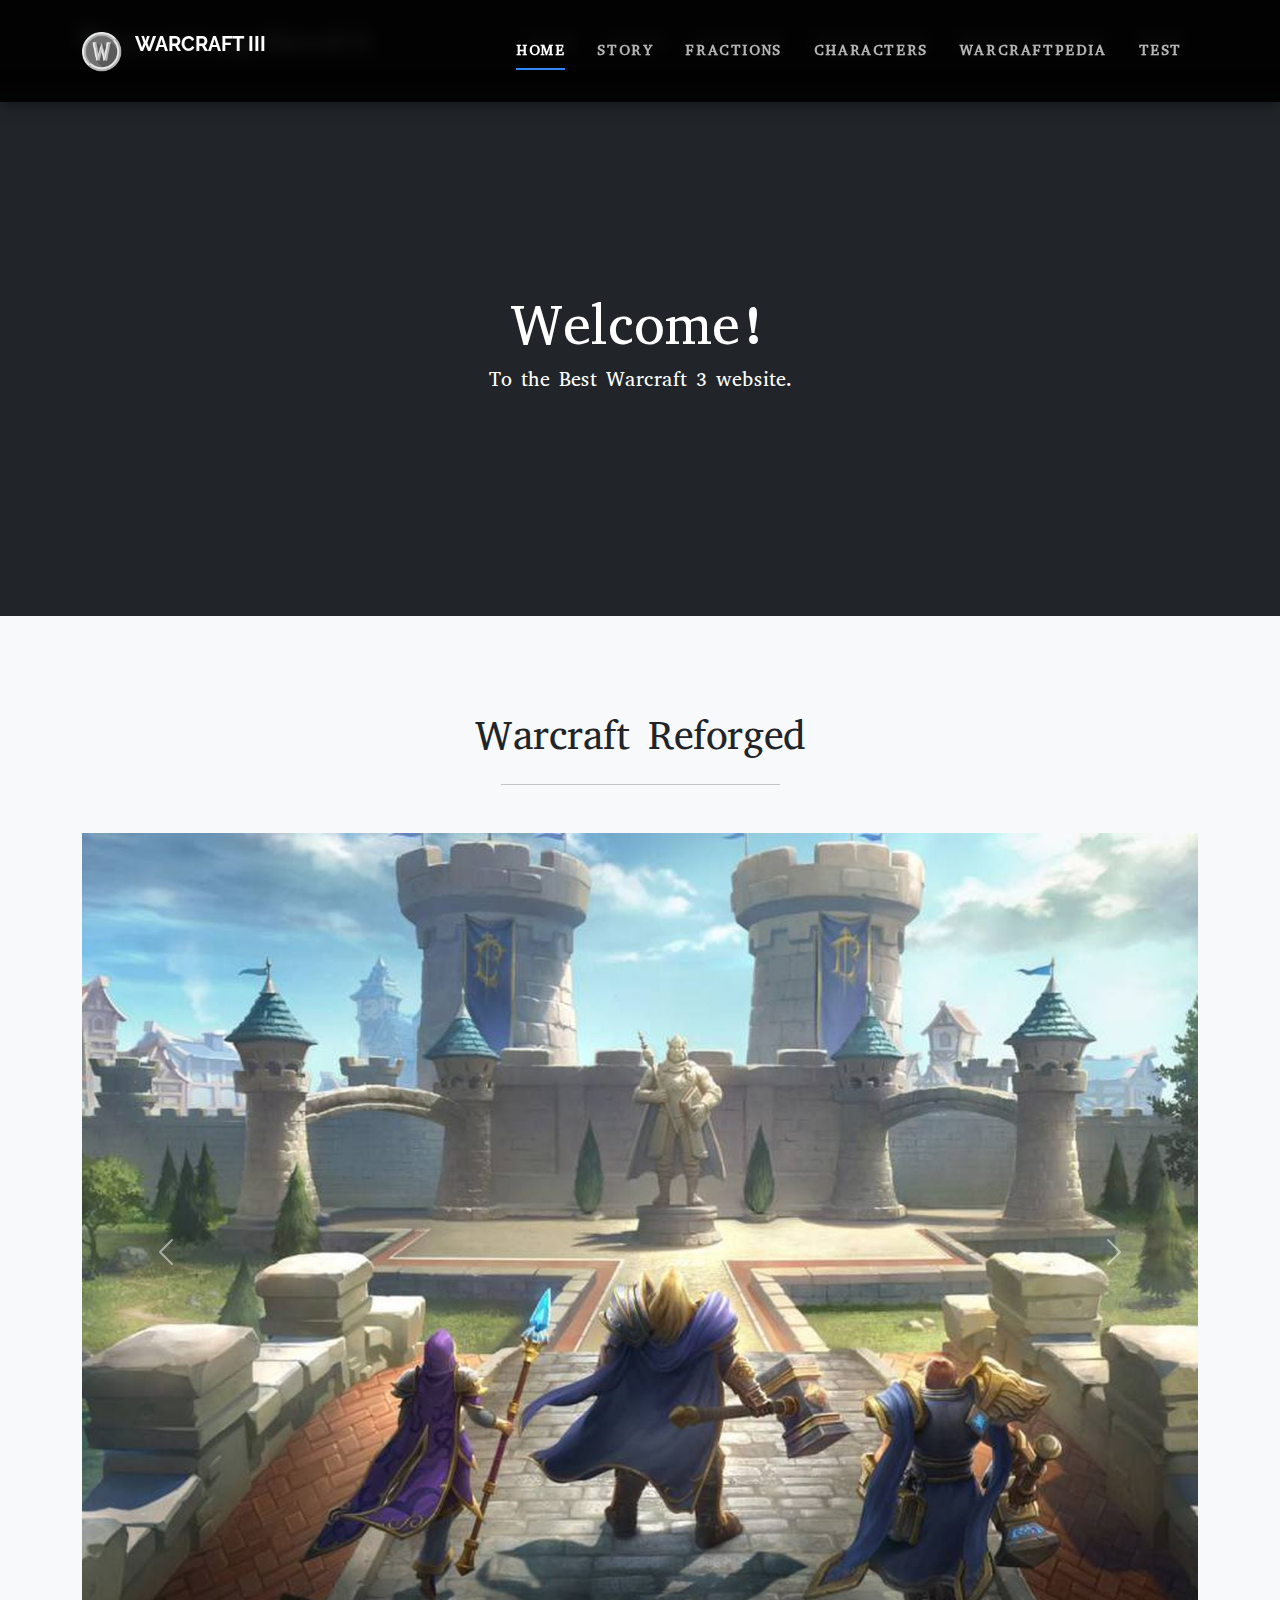
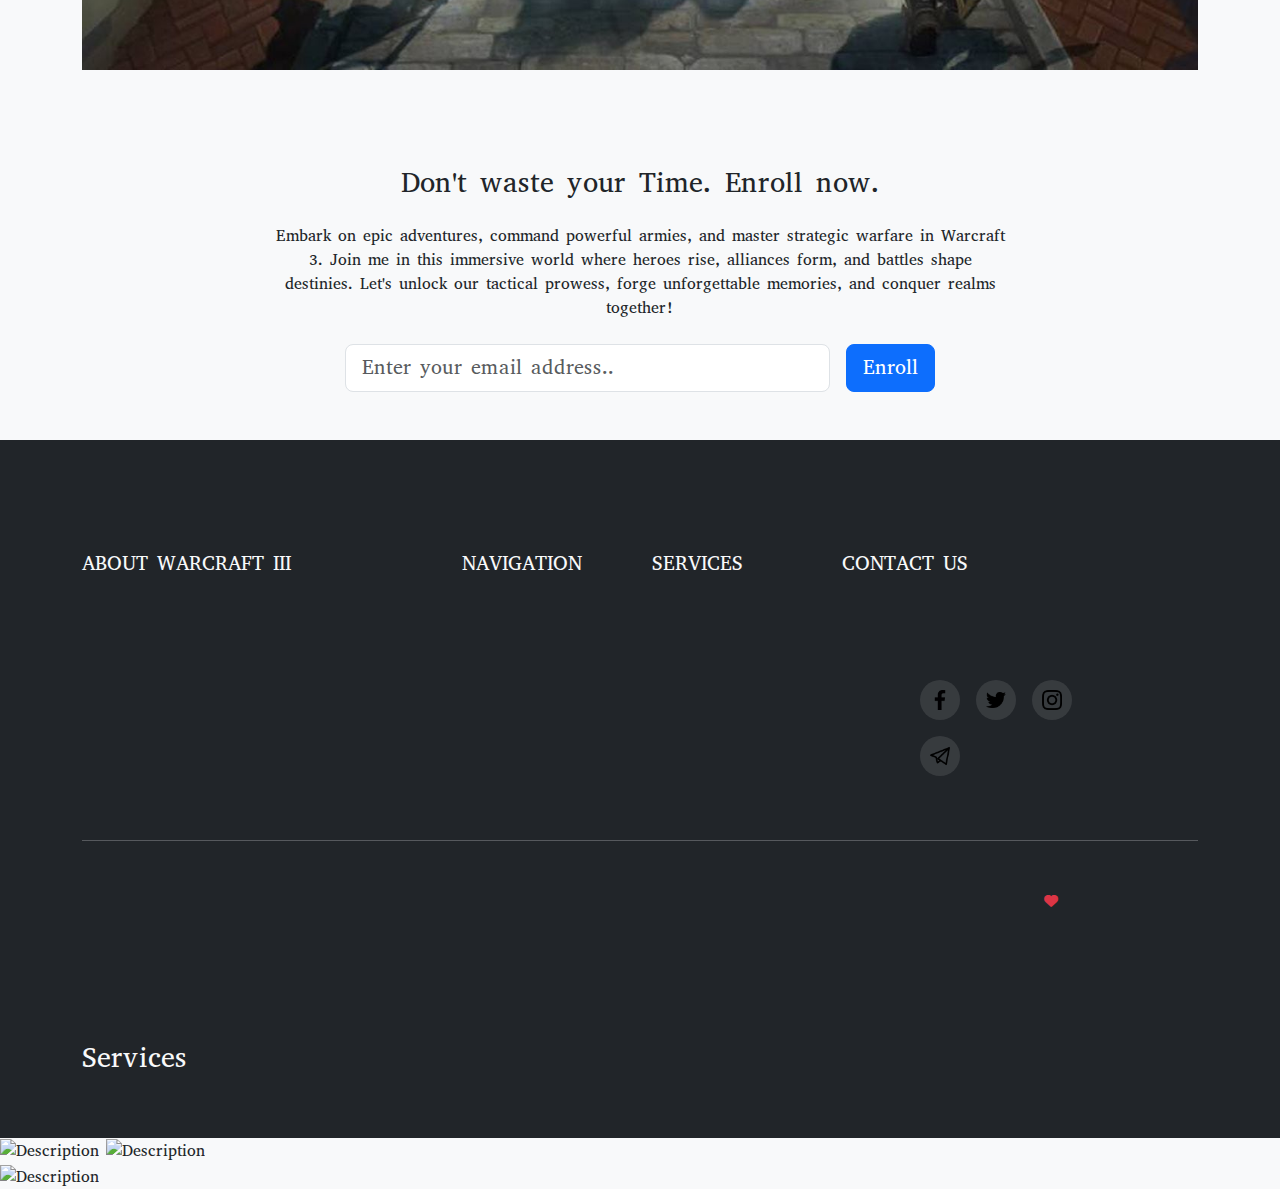
==== commit e6c512a9: "Merge branch 'master' of https://github.com/manuelaidos123/Warcraft3-website" ====
--- a/index.html
+++ b/index.html
@@ -4,9 +4,10 @@
         <title>Warcraft 3</title>
         <meta charset="UTF-8">
         <meta name="viewport" content="width=device-width, initial-scale=1.0">
-        <meta name="description" content="Warcraft 3 fan website with information about factions, characters, and lore">
         <!-- Bootstrap CSS -->
         <link href="https://cdn.jsdelivr.net/npm/bootstrap@5.3.2/dist/css/bootstrap.min.css" rel="stylesheet">
+        <!-- Font Awesome -->
+        <link href="https://cdnjs.cloudflare.com/ajax/libs/font-awesome/6.0.0/css/all.min.css" rel="stylesheet">
         <!-- Font Awesome -->
         <link href="https://cdnjs.cloudflare.com/ajax/libs/font-awesome/6.0.0/css/all.min.css" rel="stylesheet">
         <!-- Google Fonts -->
@@ -51,126 +52,96 @@
                         </div>
                     </div>
                 </nav>
-
-        <!-- Hero Section -->
-        <section class="hero bg-dark text-white py-5 mb-5">
+    <body>
+        <!-- Enhanced Navigation -->
+        <nav class="navbar navbar-expand-lg navbar-dark fixed-top py-3" id="mainNav">
             <div class="container">
-                <div class="row align-items-center">
-                    <div class="col-lg-6">
-                        <h1 class="display-4 fw-bold">Welcome to Warcraft 3</h1>
-                        <p class="lead">Explore the epic world of strategy, heroes, and legendary battles.</p>
-                    </div>
-                    <div class="col-lg-6">
-                        <!-- Image Carousel -->
-                        <div id="heroCarousel" class="carousel slide" data-bs-ride="carousel">
-                            <div class="carousel-indicators">
-                                <button type="button" data-bs-target="#heroCarousel" data-bs-slide-to="0" class="active"></button>
-                                <button type="button" data-bs-target="#heroCarousel" data-bs-slide-to="1"></button>
-                                <button type="button" data-bs-target="#heroCarousel" data-bs-slide-to="2"></button>
-                                <button type="button" data-bs-target="#heroCarousel" data-bs-slide-to="3"></button>
-                            </div>
-                            <div class="carousel-inner rounded shadow">
-                                <div class="carousel-item active">
-                                    <img src="images/reforged1.jpg" class="d-block w-100" alt="Warcraft 3 Reforged Screenshot 1">
-                                </div>
-                                <div class="carousel-item">
-                                    <img src="images/reforged2.jpg" class="d-block w-100" alt="Warcraft 3 Reforged Screenshot 2">
-                                </div>
-                                <div class="carousel-item">
-                                    <img src="images/reforged3.jpg" class="d-block w-100" alt="Warcraft 3 Reforged Screenshot 3">
-                                </div>
-                                <div class="carousel-item">
-                                    <img src="images/reforged4.jpg" class="d-block w-100" alt="Warcraft 3 Reforged Screenshot 4">
-                                </div>
-                            </div>
-                            <button class="carousel-control-prev" type="button" data-bs-target="#heroCarousel" data-bs-slide="prev">
-                                <span class="carousel-control-prev-icon"></span>
-                                <span class="visually-hidden">Previous</span>
-                            </button>
-                            <button class="carousel-control-next" type="button" data-bs-target="#heroCarousel" data-bs-slide="next">
-                                <span class="carousel-control-next-icon"></span>
-                                <span class="visually-hidden">Next</span>
-                            </button>
-                        </div>
-                    </div>
+                <a class="navbar-brand" href="index.html">
+                    <img src="images/icons/logo.png" alt="Warcraft 3 Logo" height="40" class="d-inline-block align-text-top">
+                    <span class="ms-2 fw-bold text-uppercase">Warcraft III</span>
+                </a>
+                <button class="navbar-toggler" type="button" data-bs-toggle="collapse" data-bs-target="#navbarNav"
+                    aria-controls="navbarNav" aria-expanded="false" aria-label="Toggle navigation">
+                    <span class="navbar-toggler-icon"></span>
+                </button>
+                <div class="collapse navbar-collapse" id="navbarNav">
+                    <ul class="navbar-nav ms-auto">
+                        <li class="nav-item"><a class="nav-link active" href="index.html">Home</a></li>
+                        <li class="nav-item"><a class="nav-link" href="story.html">Story</a></li>
+                        <li class="nav-item"><a class="nav-link" href="fractions.html">Fractions</a></li>
+                        <li class="nav-item"><a class="nav-link" href="characters.html">Characters</a></li>
+                        <li class="nav-item"><a class="nav-link" href="pedia.html">WarcraftPedia</a></li>
+                        <li class="nav-item"><a class="nav-link" href="test.html">Test</a></li>
+                    </ul>
                 </div>
             </div>
-        </section>
-
-        <!-- Info Section -->
-        <section class="py-5 bg-white">
-            <div class="container">
-                <h2 class="text-center mb-5">What is Warcraft 3?</h2>
-                <div class="row">
-                    <div class="col-lg-8 mx-auto">
-                        <div class="card shadow-sm">
-                            <div class="card-body">
-                                <p class="card-text">Warcraft 3 is a real-time strategy game that was released in 2002 by Blizzard Entertainment. Set in the fantasy world of Azeroth, it features four playable factions: humans, orcs, night elves, and the undead. The game revolutionized the RTS genre by introducing hero units and RPG elements.</p>
-                            </div>
-                        </div>
-                    </div>
-                </div>
-            </div>
-        </section>
-
-        <!-- Features Grid -->
-        <section class="py-5 bg-light">
-            <div class="container">
-                <h2 class="text-center mb-5">Game Features</h2>
-                <div class="row g-4">
-                    <!-- Feature 1 -->
-                    <div class="col-md-6 col-lg-4">
-                        <div class="card h-100 border-0 shadow-sm">
-                            <div class="card-body text-center">
-                                <img src="images/icons/4icon.png" alt="Factions Icon" class="mb-3" width="64">
-                                <h3 class="h5">Four Playable Factions</h3>
-                                <p class="card-text">Each faction has unique units, buildings, and gameplay mechanics, providing diverse strategic options.</p>
-                            </div>
-                        </div>
-                    </div>
-                    <!-- Feature 2 -->
-                    <div class="col-md-6 col-lg-4">
-                        <div class="card h-100 border-0 shadow-sm">
-                            <div class="card-body text-center">
-                                <img src="images/icons/hero_icon.png" alt="Heroes Icon" class="mb-3" width="64">
-                                <h3 class="h5">Hero Units</h3>
-                                <p class="card-text">Powerful hero units level up and gain abilities, adding RPG elements to strategic gameplay.</p>
-                            </div>
-                        </div>
-                    </div>
-                    <!-- Feature 3 -->
-                    <div class="col-md-6 col-lg-4">
-                        <div class="card h-100 border-0 shadow-sm">
-                            <div class="card-body text-center">
-                                <img src="images/icons/multiplayer.png" alt="Multiplayer Icon" class="mb-3" width="64">
-                                <h3 class="h5">Multiplayer Battles</h3>
-                                <p class="card-text">Engage in epic multiplayer battles with players from around the world.</p>
-                            </div>
-                        </div>
-                    </div>
-                </div>
-            </div>
-        </section>
-
-        <!-- Call to Action -->
-        <section class="py-5 bg-primary text-white">
-            <div class="container">
-                <div class="row justify-content-center">
-                    <div class="col-lg-8 text-center">
-                        <h2 class="mb-4">Join the Battle Today!</h2>
-                        <p class="lead mb-4">Subscribe to our newsletter for the latest updates and strategies.</p>
-                        <form class="row g-3 justify-content-center" onsubmit="validateEmail(event)">
-                            <div class="col-md-8">
-                                <input type="email" class="form-control form-control-lg" placeholder="Enter your email address" required>
-                            </div>
-                            <div class="col-md-auto">
-                                <button type="submit" class="btn btn-light btn-lg px-4">Subscribe</button>
-                            </div>
-                        </form>
-                    </div>
-                </div>
-            </div>
-        </section>
+        </nav>
+
+        <!-- Main Content -->
+        <main>
+            <!-- Welcome Section -->
+            <section class="hero bg-dark text-white py-5 mb-5">
+                <div class="container text-center">
+                    <h1 class="display-4">Welcome!</h1>
+                    <h3 class="lead">To the Best Warcraft 3 website.</h3>
+                </div>
+            </section>
+
+            <!-- Warcraft Reforged Section -->
+            <section class="py-5">
+                <div class="container">
+                    <h1 class="text-center mb-4">Warcraft Reforged</h1>
+                    <hr class="w-25 mx-auto mb-5">
+                    
+                    <!-- Image Slider -->
+                    <div id="imageSlider" class="carousel slide" data-bs-ride="carousel">
+                        <div class="carousel-inner">
+                            <div class="carousel-item active">
+                                <img src="images/reforged1.jpg" class="d-block w-100" alt="Reforged 1">
+                            </div>
+                            <div class="carousel-item">
+                                <img src="images/reforged2.jpg" class="d-block w-100" alt="Reforged 2">
+                            </div>
+                            <div class="carousel-item">
+                                <img src="images/reforged3.jpg" class="d-block w-100" alt="Reforged 3">
+                            </div>
+                        </div>
+                        <button class="carousel-control-prev" type="button" data-bs-target="#imageSlider" data-bs-slide="prev">
+                            <span class="carousel-control-prev-icon" aria-hidden="true"></span>
+                            <span class="visually-hidden">Previous</span>
+                        </button>
+                        <button class="carousel-control-next" type="button" data-bs-target="#imageSlider" data-bs-slide="next">
+                            <span class="carousel-control-next-icon" aria-hidden="true"></span>
+                            <span class="visually-hidden">Next</span>
+                        </button>
+                    </div>
+                </div>
+            </section>
+
+            <!-- Enroll Section -->
+            <section class="bg-light py-5">
+                <div class="container">
+                    <div class="row justify-content-center">
+                        <div class="col-lg-8 text-center">
+                            <h3 class="mb-4">Don't waste your Time. Enroll now.</h3>
+                            <p class="mb-4">
+                                Embark on epic adventures, command powerful armies, and master strategic warfare in Warcraft 3. 
+                                Join me in this immersive world where heroes rise, alliances form, and battles shape destinies. 
+                                Let's unlock our tactical prowess, forge unforgettable memories, and conquer realms together!
+                            </p>
+                            <form class="row g-3 justify-content-center">
+                                <div class="col-md-8">
+                                    <input type="email" class="form-control form-control-lg" placeholder="Enter your email address.." required>
+                                </div>
+                                <div class="col-md-auto">
+                                    <button type="submit" class="btn btn-primary btn-lg" onclick="validateEmail()">Enroll</button>
+                                </div>
+                            </form>
+                        </div>
+                    </div>
+                </div>
+            </section>
+        </main>
 
         <!-- Enhanced Footer -->
                 <footer class="footer bg-dark text-light">
@@ -242,6 +213,20 @@
                         </div>
                     </div>
                 </footer>
+        <!-- Footer -->
+        <footer class="bg-dark text-light py-5">
+            <div class="container">
+                <div class="row">
+                    <div class="col-md-4">
+                        <h3>Services</h3>
+                        <ul class="list-unstyled">
+                            <!-- Add your footer links here -->
+                        </ul>
+                    </div>
+                    <!-- Add more footer columns as needed -->
+                </div>
+            </div>
+        </footer>
 
         <!-- Bootstrap Bundle JS -->
         <script src="https://cdn.jsdelivr.net/npm/bootstrap@5.3.2/dist/js/bootstrap.bundle.min.js"></script>
--- a/style.css
+++ b/style.css
@@ -1,262 +1,74 @@
 :root {
+    /* Color variables */
     /* Color variables */
     --wc-primary: #2f89fc;
     --wc-primary-hover: #1a7af0;
     --wc-dark: #121212;
+    --wc-dark: #121212;
     --wc-light: #ffffff;
     --wc-gray: #f8f9fa;
     --wc-border: rgba(255, 255, 255, 0.1);
-    --wc-bg-gradient: linear-gradient(135deg, #1a1e2c 0%, #2b344d 100%);
-    --wc-overlay: rgba(26, 30, 44, 0.95);
-}
-
+}
+
+/* Base styles */
 /* Base styles */
 body {
     font-family: 'Abyssinica SIL', serif;
     padding-top: 76px; /* Height of fixed navbar */
-    background: var(--wc-bg-gradient);
-    background-attachment: fixed;
-    position: relative;
-    color: var(--wc-light);
-}
-
-/* Text color adjustments */
-body {
-    color: var(--wc-light); /* Sets default text color to white */
-}
-
-p, span, li, td, th, label, input, textarea {
-    color: rgba(255, 255, 255, 0.9); /* Slightly softer white for better readability */
-}
-
-/* Link colors */
-a {
-    color: var(--wc-primary);
-    transition: color 0.3s ease;
-}
-
-a:hover {
-    color: var(--wc-primary-hover);
-}
-
-/* Form elements */
-input, textarea, select {
-    background-color: rgba(255, 255, 255, 0.1) !important;
-    border: 1px solid rgba(255, 255, 255, 0.2) !important;
-    color: var(--wc-light) !important;
-}
-
-input::placeholder, textarea::placeholder {
-    color: rgba(255, 255, 255, 0.5) !important;
-}
-
-/* List items */
-.list-group-item {
-    background-color: rgba(255, 255, 255, 0.05);
-    color: var(--wc-light);
-    border-color: rgba(255, 255, 255, 0.1);
-}
-
-/* Card text */
-.card-text {
-    color: rgba(255, 255, 255, 0.9);
-}
-
-/* Navigation text */
-.nav-link {
-    color: rgba(255, 255, 255, 0.8) !important;
-}
-
-.nav-link:hover, .nav-link.active {
-    color: var(--wc-light) !important;
-}
-
-/* Table text */
-table {
-    color: var(--wc-light) !important;
-}
-
-/* Decorative background pattern */
-body::before {
-    content: '';
-    position: fixed;
-    top: 0;
-    left: 0;
-    width: 100%;
-    height: 100%;
-    background-image: url('images/pattern.png'), 
-                      radial-gradient(circle at 50% 50%, rgba(47, 137, 252, 0.1) 0%, transparent 60%);
-    background-size: 200px 200px, cover;
-    opacity: 0.05;
-    pointer-events: none;
-    z-index: 0;
 }
 
 /* Enhanced Navigation */
 #mainNav {
-    background: rgba(13, 17, 23, 0.95);
-    box-shadow: 0 4px 20px rgba(0, 0, 0, 0.3);
+    background-color: rgba(0, 0, 0, 0.9);
+    box-shadow: 0 0 15px rgba(0, 0, 0, 0.5);
     transition: all 0.3s ease-in-out;
-    backdrop-filter: blur(10px);
-    border-bottom: 1px solid rgba(47, 137, 252, 0.2);
-    padding: 1rem 0;
-}
-
-/* Brand/Logo section */
+    backdrop-filter: blur(8px);
+}
+
 #mainNav .navbar-brand {
     font-family: 'Raleway', sans-serif;
     font-weight: 700;
     color: var(--wc-light);
-    display: flex;
-    align-items: center;
-    gap: 0.75rem;
-}
-
-#mainNav .navbar-brand img {
-    transition: transform 0.3s ease;
-}
-
-#mainNav .navbar-brand:hover img {
-    transform: scale(1.1);
-}
-
-/* Navigation Links */
+}
+
 #mainNav .navbar-nav .nav-item .nav-link {
     font-size: 0.9rem;
-    font-weight: 600;
+    font-weight: 700;
     text-transform: uppercase;
     letter-spacing: 0.1rem;
-    padding: 1rem 1.25rem;
-    color: rgba(255, 255, 255, 0.8) !important;
+    padding: 1.5rem 1rem;
+    color: rgba(255, 255, 255, 0.7);
     position: relative;
     transition: all 0.3s ease;
 }
 
-/* Hover effect with glowing underline */
-#mainNav .navbar-nav .nav-item .nav-link::before {
+#mainNav .navbar-nav .nav-item .nav-link:hover,
+#mainNav .navbar-nav .nav-item .nav-link:focus,
+#mainNav .navbar-nav .nav-item .nav-link.active {
+    color: var(--wc-light);
+}
+
+#mainNav .navbar-nav .nav-item .nav-link::after {
     content: '';
     position: absolute;
-    bottom: 0;
-    left: 10%;
-    width: 80%;
+    bottom: 1rem;
+    left: 1rem;
+    right: 1rem;
     height: 2px;
-    background: var(--wc-primary);
+    background-color: var(--wc-primary);
     transform: scaleX(0);
-    transform-origin: right;
     transition: transform 0.3s ease;
-    box-shadow: 0 0 10px var(--wc-primary);
-}
-
-#mainNav .navbar-nav .nav-item .nav-link:hover::before,
-#mainNav .navbar-nav .nav-item .nav-link.active::before {
+}
+
+#mainNav .navbar-nav .nav-item .nav-link:hover::after,
+#mainNav .navbar-nav .nav-item .nav-link:focus::after,
+#mainNav .navbar-nav .nav-item .nav-link.active::after {
     transform: scaleX(1);
-    transform-origin: left;
-}
-
-#mainNav .navbar-nav .nav-item .nav-link:hover,
-#mainNav .navbar-nav .nav-item .nav-link.active {
-    color: var(--wc-light) !important;
-}
-
-/* Active state with glow */
-#mainNav .navbar-nav .nav-item .nav-link.active {
-    color: var(--wc-primary) !important;
-    text-shadow: 0 0 10px rgba(47, 137, 252, 0.5);
-}
-
-/* Hamburger Menu for Mobile */
-#mainNav .navbar-toggler {
-    border: 1px solid rgba(47, 137, 252, 0.3);
-    background: rgba(47, 137, 252, 0.1);
-    padding: 0.5rem;
-    transition: all 0.3s ease;
-}
-
-#mainNav .navbar-toggler:hover {
-    border-color: var(--wc-primary);
-    background: rgba(47, 137, 252, 0.2);
-}
-
-#mainNav .navbar-toggler-icon {
-    background-image: url("data:image/svg+xml,%3csvg xmlns='http://www.w3.org/2000/svg' viewBox='0 0 30 30'%3e%3cpath stroke='rgba(255, 255, 255, 0.8)' stroke-linecap='round' stroke-miterlimit='10' stroke-width='2' d='M4 7h22M4 15h22M4 23h22'/%3e%3c/svg%3e");
-}
-
-/* Scroll Effect */
-#mainNav.navbar-scrolled {
-    background: rgba(13, 17, 23, 0.98);
-    padding-top: 0.5rem;
-    padding-bottom: 0.5rem;
-}
-
-/* Dropdown Menus */
-#mainNav .dropdown-menu {
-    background: rgba(13, 17, 23, 0.95);
-    backdrop-filter: blur(10px);
-    border: 1px solid rgba(47, 137, 252, 0.2);
-    box-shadow: 0 8px 32px rgba(0, 0, 0, 0.3);
-}
-
-#mainNav .dropdown-item {
-    color: rgba(255, 255, 255, 0.8);
-    transition: all 0.3s ease;
-    padding: 0.75rem 1.5rem;
-}
-
-#mainNav .dropdown-item:hover {
-    background: rgba(47, 137, 252, 0.1);
-    color: var(--wc-primary);
-    transform: translateX(5px);
-}
-
-/* Mobile Navigation */
-@media (max-width: 991.98px) {
-    #mainNav .navbar-nav {
-        padding: 1rem 0;
-    }
-
-    #mainNav .nav-item {
-        padding: 0.25rem 0;
-    }
-
-    #mainNav .navbar-nav .nav-item .nav-link::before {
-        left: 0;
-        width: 3px;
-        height: 100%;
-        transform: scaleY(0);
-    }
-
-    #mainNav .navbar-nav .nav-item .nav-link:hover::before,
-    #mainNav .navbar-nav .nav-item .nav-link.active::before {
-        transform: scaleY(1);
-    }
-
-    #mainNav .dropdown-menu {
-        background: rgba(13, 17, 23, 0.5);
-        border: none;
-        padding: 0.5rem;
-    }
-}
-
-/* Add scroll animation */
-@keyframes navFadeIn {
-    from {
-        opacity: 0;
-        transform: translateY(-10px);
-    }
-    to {
-        opacity: 1;
-        transform: translateY(0);
-    }
-}
-
-#mainNav .nav-item {
-    animation: navFadeIn 0.5s ease forwards;
-    animation-delay: calc(var(--item-number) * 0.1s);
-    opacity: 0;
 }
 
 /* Hero Section */
 .hero {
+    background: linear-gradient(rgba(0, 0, 0, 0.7), rgba(0, 0, 0, 0.7)),
     background: linear-gradient(rgba(0, 0, 0, 0.7), rgba(0, 0, 0, 0.7)),
                 url('images/reforged1.jpg') center/cover;
     min-height: 60vh;
@@ -278,7 +90,6 @@
     border-radius: 0.5rem;
     box-shadow: 0 4px 6px rgba(0, 0, 0, 0.1);
     transition: transform 0.3s ease;
-    aspect-ratio: 16 / 9; /* Maintains consistent image proportions */
 }
 
 .image-grid .grid-item:hover {
@@ -287,7 +98,7 @@
 
 .image-grid img {
     width: 100%;
-    height: 100%;
+    height: 250px;
     object-fit: cover;
     transition: transform 0.3s ease;
 }
@@ -305,38 +116,53 @@
     background: linear-gradient(transparent, rgba(0, 0, 0, 0.8));
     color: var(--wc-light);
     text-align: center;
-}
-
+    transition: transform 0.3s ease;
+}
+
+.image-grid .grid-item:hover img {
+    transform: scale(1.05);
+}
+
+.image-grid .grid-caption {
+    position: absolute;
+    bottom: 0;
+    left: 0;
+    right: 0;
+    padding: 1rem;
+    background: linear-gradient(transparent, rgba(0, 0, 0, 0.8));
+    color: var(--wc-light);
+    text-align: center;
+}
+
+/* Card Styles */
 /* Card Styles */
 .card {
     transition: transform 0.3s ease-in-out, box-shadow 0.3s ease-in-out;
     border: none;
     border-radius: 0.5rem;
     overflow: hidden;
+    transition: transform 0.3s ease-in-out, box-shadow 0.3s ease-in-out;
+    border: none;
+    border-radius: 0.5rem;
+    overflow: hidden;
 }
 
 .card:hover {
     transform: translateY(-5px);
     box-shadow: 0 10px 20px rgba(0, 0, 0, 0.1) !important;
-}
-
-/* Card Images */
-.card img {
-    width: 100%;
-    height: auto;
-    object-fit: cover;
-}
-
-/* Social Media Icons Standardization */
-.socialLinks {
+    box-shadow: 0 10px 20px rgba(0, 0, 0, 0.1) !important;
+}
+
+/* Social Media Grid */
+.social-grid {
     display: grid;
     grid-template-columns: repeat(auto-fit, minmax(40px, 40px));
     gap: 1rem;
     max-width: 200px;
-    margin: 2.5rem 0 1.5rem; /* Increased top margin to create more space */
-}
-
-.socialLinks a {
+    margin: 1rem auto;
+}
+
+.social-grid a {
     display: flex;
     align-items: center;
     justify-content: center;
@@ -347,22 +173,17 @@
     transition: all 0.3s ease;
 }
 
-.socialLinks a:hover {
+.social-grid a:hover {
     background-color: var(--wc-primary);
     transform: translateY(-3px);
 }
 
-.socialIcon {
+.social-grid img {
     width: 20px;
     height: 20px;
     filter: brightness(1);
 }
 
-/* Ensure Bootstrap social icons follow the same sizing */
-.socialLinks .fab {
-    font-size: 20px;
-}
-
 /* Footer */
 .footer {
     background-color: var(--wc-dark);
@@ -370,12 +191,17 @@
     padding: 4rem 0 2rem;
 }
 
+.footer a {
+    color: rgba(255, 255, 255, 0.7);
 .footer a {
     color: rgba(255, 255, 255, 0.7);
     text-decoration: none;
     transition: color 0.3s ease;
-}
-
+    transition: color 0.3s ease;
+}
+
+.footer a:hover {
+    color: var(--wc-light);
 .footer a:hover {
     color: var(--wc-light);
 }
@@ -390,8 +216,12 @@
     .card {
         background-color: #1e1e1e;
         border-color: var(--wc-border);
-    }
-
+        background-color: #1e1e1e;
+        border-color: var(--wc-border);
+    }
+
+    .card-body {
+        color: var(--wc-light);
     .card-body {
         color: var(--wc-light);
     }
@@ -430,9 +260,78 @@
 }
 
 .accordion-button:focus {
+}
+
+/* WarcraftPedia specific styles */
+.card {
+    border: none;
+    transition: transform 0.3s ease-in-out, box-shadow 0.3s ease-in-out;
+}
+
+.card:hover {
+    transform: translateY(-5px);
+    box-shadow: 0 10px 20px rgba(0, 0, 0, 0.1) !important;
+}
+
+.nav-pills .nav-link {
+    color: var(--wc-dark);
+    background-color: var(--wc-gray);
+    margin: 0 5px;
+    transition: all 0.3s ease;
+}
+
+.nav-pills .nav-link:hover {
+    background-color: var(--wc-primary);
+    color: var(--wc-light);
+}
+
+.nav-pills .nav-link.active {
+    background-color: var(--wc-primary);
+}
+
+.accordion-button:not(.collapsed) {
+    background-color: var(--wc-primary);
+    color: var(--wc-light);
+}
+
+.accordion-button:focus {
     box-shadow: 0 0 0 0.25rem rgba(47, 137, 252, 0.25);
 }
 
+.list-group-item {
+    border: none;
+    padding: 0.75rem 1.25rem;
+    transition: background-color 0.3s ease;
+}
+
+.list-group-item:hover {
+    background-color: var(--wc-gray);
+}
+
+.card-title {
+    color: var(--wc-primary);
+    border-bottom: 2px solid var(--wc-primary);
+    padding-bottom: 0.5rem;
+    margin-bottom: 1rem;
+}
+
+/* Animation for content loading */
+.fade-in {
+    animation: fadeIn 0.5s ease-in;
+}
+
+@keyframes fadeIn {
+    from {
+        opacity: 0;
+        transform: translateY(20px);
+    }
+    to {
+        opacity: 1;
+        transform: translateY(0);
+    }
+}
+
+/* Accessibility */
 .list-group-item {
     border: none;
     padding: 0.75rem 1.25rem;
@@ -488,237 +387,13 @@
     outline: none;
 }
 
-/* Responsive Image Containers */
-.imageContainer {
-    padding: 2rem 0;
-}
-
-.figure {
-    margin-bottom: 1.5rem;
-    transition: transform 0.3s ease;
-}
-
-.figure:hover {
-    transform: translateY(-5px);
-}
-
-.figure-img {
-    width: 100%;
-    height: auto;
-    object-fit: cover;
-    aspect-ratio: 16/9;
-}
-
-.figure-caption {
-    margin-top: 0.5rem;
-    font-size: 0.9rem;
-}
-
-/* Ensure all images are responsive */
-.img-fluid {
-    max-width: 100%;
-    height: auto;
-}
-
 /* Responsive adjustments */
 @media (max-width: 768px) {
-    .imageContainer {
-        padding: 1rem 0;
+    .nav-pills .nav-link {
+        margin: 5px 0;
     }
     
-    .figure {
-        margin-bottom: 1rem;
-    }
-}
-
-@media (max-width: 576px) {
-    .image-grid {
-        grid-template-columns: 1fr; /* Single column on very small devices */
-    }
-}
-
-.footerContainer {
-    display: flex;
-    flex-direction: column;
-    padding: 0 2rem;
-}
-
-.contactText {
-    margin-bottom: 1rem;
-    border-bottom: 1px solid rgba(255, 255, 255, 0.1); /* Optional: adds a subtle divider */
-    padding-bottom: 1.5rem;
-}
-
-.copyrightText {
-    margin-top: 1rem;
-    opacity: 0.7;
-}
-
-/* Content wrapper */
-.mainContainer {
-    position: relative;
-    z-index: 1;
-    background: var(--wc-overlay);
-    box-shadow: 0 0 30px rgba(0, 0, 0, 0.3);
-    border-radius: 8px;
-    margin: 2rem auto;
-    padding: 2rem;
-    max-width: 1200px;
-    backdrop-filter: blur(10px);
-    border: 1px solid rgba(255, 255, 255, 0.1);
-}
-
-/* Section styling */
-section {
-    background: rgba(255, 255, 255, 0.03);
-    border-radius: 8px;
-    padding: 2rem;
-    margin-bottom: 2rem;
-    border: 1px solid rgba(255, 255, 255, 0.05);
-    transition: transform 0.3s ease, box-shadow 0.3s ease;
-}
-
-section:hover {
-    transform: translateY(-2px);
-    box-shadow: 0 8px 24px rgba(0, 0, 0, 0.2);
-}
-
-/* Typography enhancements */
-h1, h2, h3 {
-    color: var(--wc-primary);
-    font-family: 'Raleway', sans-serif;
-    position: relative;
-    padding-bottom: 0.5rem;
-}
-
-h1::after, h2::after {
-    content: '';
-    position: absolute;
-    bottom: 0;
-    left: 0;
-    width: 60px;
-    height: 3px;
-    background: var(--wc-primary);
-    border-radius: 3px;
-}
-
-/* Card adjustments for dark theme */
-.card {
-    background: rgba(255, 255, 255, 0.05);
-    border: 1px solid rgba(255, 255, 255, 0.1);
-    backdrop-filter: blur(5px);
-}
-
-.card-body {
-    color: var(--wc-light);
-}
-
-/* Image container enhancement */
-.figure {
-    background: rgba(0, 0, 0, 0.2);
-    padding: 0.5rem;
-    border-radius: 8px;
-    border: 1px solid rgba(255, 255, 255, 0.05);
-}
-
-.figure-caption {
-    color: rgba(255, 255, 255, 0.7);
-}
-
-/* Scrollbar styling */
-::-webkit-scrollbar {
-    width: 10px;
-}
-
-::-webkit-scrollbar-track {
-    background: rgba(255, 255, 255, 0.1);
-}
-
-::-webkit-scrollbar-thumb {
-    background: var(--wc-primary);
-    border-radius: 5px;
-}
-
-::-webkit-scrollbar-thumb:hover {
-    background: var(--wc-primary-hover);
-}
-
-/* Media queries for responsive design */
-@media (max-width: 768px) {
-    .mainContainer {
-        margin: 1rem;
-        padding: 1rem;
-    }
-
-    section {
-        padding: 1.5rem;
-    }
-}
-
-/* Typography and Headings */
-h1, h2, h3, h4, h5, h6 {
-    color: var(--wc-primary);
-    font-family: 'Raleway', sans-serif;
-    position: relative;
-    padding-bottom: 0.5rem;
-    margin-bottom: 1rem;
-}
-
-.card-title, .modal-title {
-    color: var(--wc-primary);
-    border-bottom: 2px solid var(--wc-primary);
-    padding-bottom: 0.5rem;
-    margin-bottom: 1rem;
-}
-
-/* Section titles */
-section h2, 
-section h3, 
-section h4 {
-    color: var(--wc-primary);
-}
-
-/* Sidebar titles */
-aside h2, 
-aside h3, 
-.sidebar-title {
-    color: var(--wc-light);
-}
-
-/* Footer titles */
-footer h3, 
-footer h4, 
-.footer-title {
-    color: var(--wc-light);
-}
-
-/* Bootstrap component titles */
-.accordion-button,
-.nav-tabs .nav-link,
-.dropdown-item {
-    color: var(--wc-light) !important;
-}
-
-/* List group titles */
-.list-group-item-heading {
-    color: var(--wc-light);
-}
-
-/* Figure captions */
-figcaption,
-.figure-caption {
-    color: rgba(255, 255, 255, 0.7) !important;
-}
-
-/* Main article title */
-.mainInfo h1 {
-    color: var(--wc-light);
-    font-size: 2.5rem;
-    font-weight: bold;
-    text-shadow: 2px 2px 4px rgba(0, 0, 0, 0.5);
-    margin-bottom: 2rem;
-}
-
-.mainInfo h1::after {
-    background: var(--wc-light); /* Makes the underline white as well */
-}
+    .card {
+        margin-bottom: 2rem;
+    }
+}
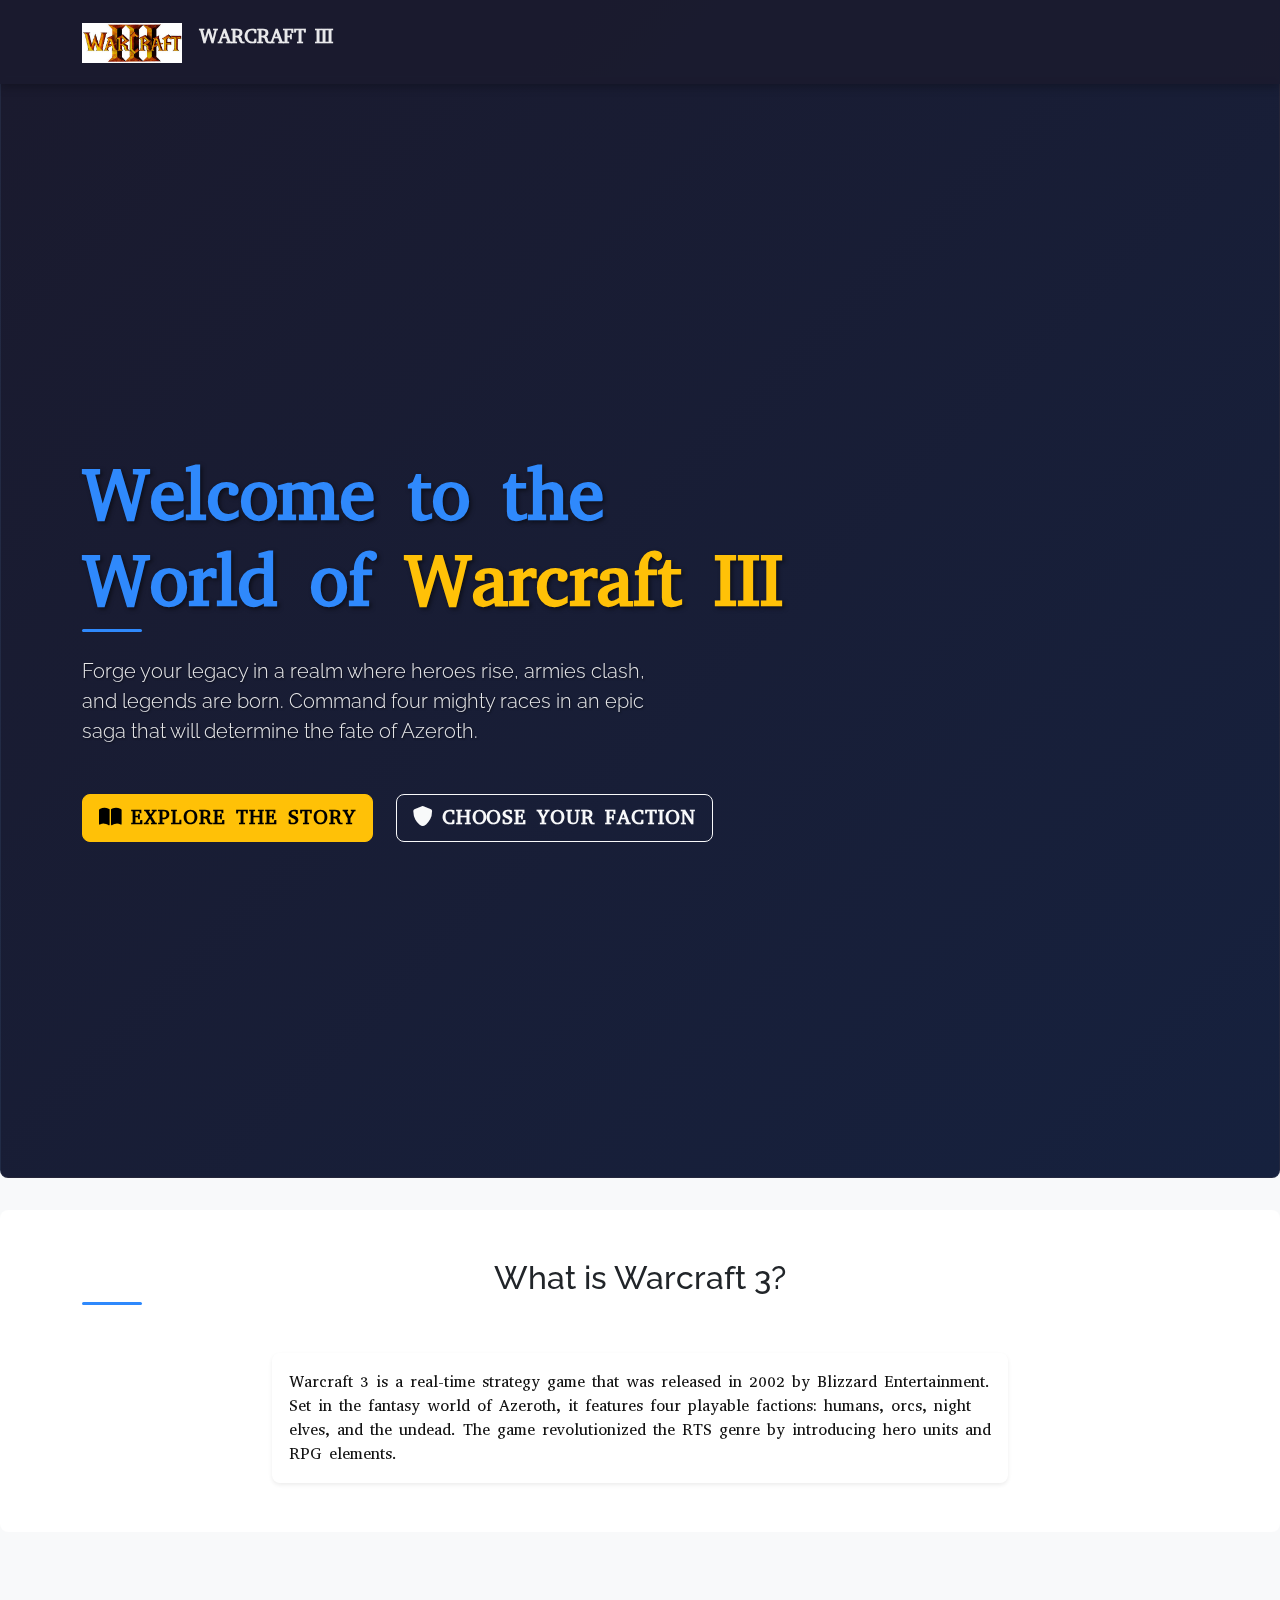
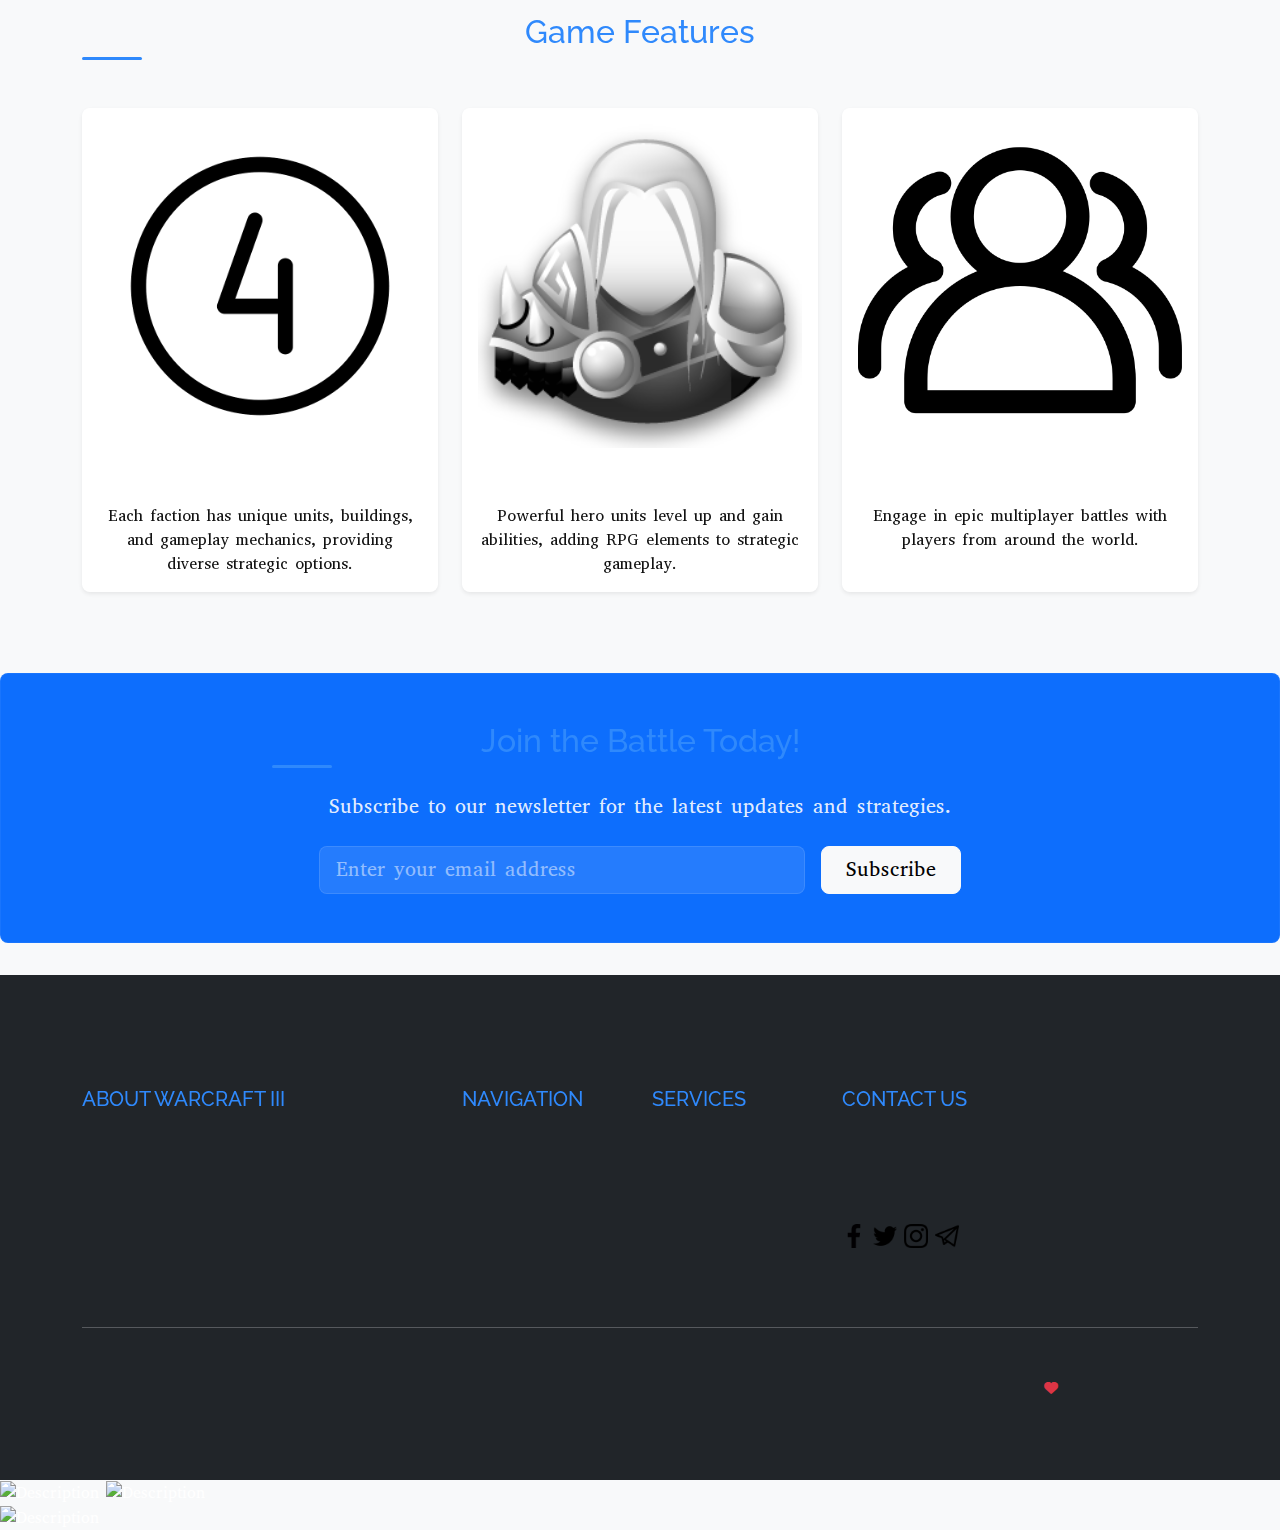
==== commit 5c7978e7: "mass changes" ====
--- a/index.html
+++ b/index.html
@@ -4,10 +4,9 @@
         <title>Warcraft 3</title>
         <meta charset="UTF-8">
         <meta name="viewport" content="width=device-width, initial-scale=1.0">
+        <meta name="description" content="Warcraft 3 fan website with information about factions, characters, and lore">
         <!-- Bootstrap CSS -->
         <link href="https://cdn.jsdelivr.net/npm/bootstrap@5.3.2/dist/css/bootstrap.min.css" rel="stylesheet">
-        <!-- Font Awesome -->
-        <link href="https://cdnjs.cloudflare.com/ajax/libs/font-awesome/6.0.0/css/all.min.css" rel="stylesheet">
         <!-- Font Awesome -->
         <link href="https://cdnjs.cloudflare.com/ajax/libs/font-awesome/6.0.0/css/all.min.css" rel="stylesheet">
         <!-- Google Fonts -->
@@ -19,45 +18,10 @@
     </head>
     <body class="bg-light">
         <!-- Enhanced Navigation -->
-                <nav class="navbar navbar-expand-lg navbar-dark fixed-top" id="mainNav">
-                    <div class="container">
-                        <a class="navbar-brand" href="index.html">
-                            <img src="images/logo.png" alt="Warcraft III Logo" height="40">
-                            Warcraft III
-                        </a>
-                        <button class="navbar-toggler" type="button" data-bs-toggle="collapse" data-bs-target="#navbarResponsive">
-                            <span class="navbar-toggler-icon"></span>
-                        </button>
-                        <div class="collapse navbar-collapse" id="navbarResponsive">
-                            <ul class="navbar-nav ms-auto">
-                                <li class="nav-item">
-                                    <a class="nav-link" href="index.html">Home</a>
-                                </li>
-                                <li class="nav-item">
-                                    <a class="nav-link" href="story.html">Story</a>
-                                </li>
-                                <li class="nav-item">
-                                    <a class="nav-link" href="factions.html">Factions</a>
-                                </li>
-                                <li class="nav-item">
-                                    <a class="nav-link" href="characters.html">Characters</a>
-                                </li>
-                                <li class="nav-item">
-                                    <a class="nav-link" href="pedia.html">WarcraftPedia</a>
-                                </li>
-                                <li class="nav-item">
-                                    <a class="nav-link" href="test.html">Test</a>
-                                </li>
-                            </ul>
-                        </div>
-                    </div>
-                </nav>
-    <body>
-        <!-- Enhanced Navigation -->
-        <nav class="navbar navbar-expand-lg navbar-dark fixed-top py-3" id="mainNav">
+        <nav class="navbar navbar-expand-lg navbar-dark fixed-top" id="mainNav">
             <div class="container">
                 <a class="navbar-brand" href="index.html">
-                    <img src="images/icons/logo.png" alt="Warcraft 3 Logo" height="40" class="d-inline-block align-text-top">
+                    <img src="images/wc3_image.jpg" alt="Warcraft III Logo" height="40" class="d-inline-block align-text-top">
                     <span class="ms-2 fw-bold text-uppercase">Warcraft III</span>
                 </a>
                 <button class="navbar-toggler" type="button" data-bs-toggle="collapse" data-bs-target="#navbarNav"
@@ -65,83 +29,223 @@
                     <span class="navbar-toggler-icon"></span>
                 </button>
                 <div class="collapse navbar-collapse" id="navbarNav">
-                    <ul class="navbar-nav ms-auto">
-                        <li class="nav-item"><a class="nav-link active" href="index.html">Home</a></li>
-                        <li class="nav-item"><a class="nav-link" href="story.html">Story</a></li>
-                        <li class="nav-item"><a class="nav-link" href="fractions.html">Fractions</a></li>
-                        <li class="nav-item"><a class="nav-link" href="characters.html">Characters</a></li>
-                        <li class="nav-item"><a class="nav-link" href="pedia.html">WarcraftPedia</a></li>
-                        <li class="nav-item"><a class="nav-link" href="test.html">Test</a></li>
+                    <ul class="navbar-nav ms-auto align-items-center">
+                        <li class="nav-item">
+                            <a class="nav-link active" href="index.html">Home</a>
+                        </li>
+                        <li class="nav-item">
+                            <a class="nav-link" href="story.html">Story</a>
+                        </li>
+                        <li class="nav-item">
+                            <a class="nav-link" href="factions.html">Factions</a>
+                        </li>
+                        <li class="nav-item">
+                            <a class="nav-link" href="characters.html">Characters</a>
+                        </li>
+                        <li class="nav-item">
+                            <a class="nav-link" href="pedia.html">WarcraftPedia</a>
+                        </li>
+                        <li class="nav-item">
+                            <a class="nav-link" href="test.html">Test</a>
+                        </li>
+                        <li class="nav-item ms-3">
+                            <a class="nav-link" href="#" data-bs-toggle="modal" data-bs-target="#loginModal">
+                                <i class="fas fa-user-circle fs-4"></i>
+                            </a>
+                        </li>
                     </ul>
                 </div>
             </div>
         </nav>
 
-        <!-- Main Content -->
-        <main>
-            <!-- Welcome Section -->
-            <section class="hero bg-dark text-white py-5 mb-5">
-                <div class="container text-center">
-                    <h1 class="display-4">Welcome!</h1>
-                    <h3 class="lead">To the Best Warcraft 3 website.</h3>
-                </div>
-            </section>
-
-            <!-- Warcraft Reforged Section -->
-            <section class="py-5">
-                <div class="container">
-                    <h1 class="text-center mb-4">Warcraft Reforged</h1>
-                    <hr class="w-25 mx-auto mb-5">
-                    
-                    <!-- Image Slider -->
-                    <div id="imageSlider" class="carousel slide" data-bs-ride="carousel">
-                        <div class="carousel-inner">
-                            <div class="carousel-item active">
-                                <img src="images/reforged1.jpg" class="d-block w-100" alt="Reforged 1">
-                            </div>
-                            <div class="carousel-item">
-                                <img src="images/reforged2.jpg" class="d-block w-100" alt="Reforged 2">
-                            </div>
-                            <div class="carousel-item">
-                                <img src="images/reforged3.jpg" class="d-block w-100" alt="Reforged 3">
-                            </div>
-                        </div>
-                        <button class="carousel-control-prev" type="button" data-bs-target="#imageSlider" data-bs-slide="prev">
-                            <span class="carousel-control-prev-icon" aria-hidden="true"></span>
-                            <span class="visually-hidden">Previous</span>
-                        </button>
-                        <button class="carousel-control-next" type="button" data-bs-target="#imageSlider" data-bs-slide="next">
-                            <span class="carousel-control-next-icon" aria-hidden="true"></span>
-                            <span class="visually-hidden">Next</span>
-                        </button>
-                    </div>
-                </div>
-            </section>
-
-            <!-- Enroll Section -->
-            <section class="bg-light py-5">
-                <div class="container">
-                    <div class="row justify-content-center">
-                        <div class="col-lg-8 text-center">
-                            <h3 class="mb-4">Don't waste your Time. Enroll now.</h3>
-                            <p class="mb-4">
-                                Embark on epic adventures, command powerful armies, and master strategic warfare in Warcraft 3. 
-                                Join me in this immersive world where heroes rise, alliances form, and battles shape destinies. 
-                                Let's unlock our tactical prowess, forge unforgettable memories, and conquer realms together!
-                            </p>
-                            <form class="row g-3 justify-content-center">
-                                <div class="col-md-8">
-                                    <input type="email" class="form-control form-control-lg" placeholder="Enter your email address.." required>
-                                </div>
-                                <div class="col-md-auto">
-                                    <button type="submit" class="btn btn-primary btn-lg" onclick="validateEmail()">Enroll</button>
-                                </div>
+        <!-- Login/Signup Modal -->
+        <div class="modal fade" id="loginModal" tabindex="-1" aria-labelledby="loginModalLabel" aria-hidden="true">
+            <div class="modal-dialog modal-dialog-centered">
+                <div class="modal-content">
+                    <!-- Login Form -->
+                    <div id="loginForm-container">
+                        <div class="modal-header">
+                            <h5 class="modal-title" id="loginModalLabel">Login</h5>
+                            <button type="button" class="btn-close" data-bs-dismiss="modal" aria-label="Close"></button>
+                        </div>
+                        <div class="modal-body">
+                            <form id="loginForm">
+                                <div class="mb-3">
+                                    <label for="username" class="form-label">Username</label>
+                                    <input type="text" class="form-control" id="username" name="username" required>
+                                </div>
+                                <div class="mb-3">
+                                    <label for="password" class="form-label">Password</label>
+                                    <input type="password" class="form-control" id="password" name="password" required>
+                                </div>
+                                <div class="mb-3 form-check">
+                                    <input type="checkbox" class="form-check-input" id="rememberMe" name="remember">
+                                    <label class="form-check-label" for="rememberMe">Remember me</label>
+                                </div>
+                                <div class="alert alert-danger d-none" id="loginError"></div>
+                                <button type="submit" class="btn btn-primary w-100">Login</button>
                             </form>
-                        </div>
-                    </div>
-                </div>
-            </section>
-        </main>
+                            <div class="text-center mt-3">
+                                <a href="#" class="text-decoration-none" id="forgotPassword">Forgot password?</a>
+                                <p class="mt-2 mb-0">Don't have an account? <a href="#" class="text-decoration-none" id="showSignup">Sign up</a></p>
+                            </div>
+                        </div>
+                    </div>
+
+                    <!-- Signup Form -->
+                    <div id="signupForm-container" style="display: none;">
+                        <div class="modal-header">
+                            <h5 class="modal-title">Sign Up</h5>
+                            <button type="button" class="btn-close" data-bs-dismiss="modal" aria-label="Close"></button>
+                        </div>
+                        <div class="modal-body">
+                            <form id="signupForm">
+                                <div class="mb-3">
+                                    <label for="signupUsername" class="form-label">Username</label>
+                                    <input type="text" class="form-control" id="signupUsername" name="username" required>
+                                </div>
+                                <div class="mb-3">
+                                    <label for="signupEmail" class="form-label">Email</label>
+                                    <input type="email" class="form-control" id="signupEmail" name="email" required>
+                                </div>
+                                <div class="mb-3">
+                                    <label for="signupPassword" class="form-label">Password</label>
+                                    <input type="password" class="form-control" id="signupPassword" name="password" required>
+                                </div>
+                                <div class="mb-3">
+                                    <label for="confirmPassword" class="form-label">Confirm Password</label>
+                                    <input type="password" class="form-control" id="confirmPassword" name="confirmPassword" required>
+                                </div>
+                                <div class="alert alert-danger d-none" id="signupError"></div>
+                                <button type="submit" class="btn btn-primary w-100">Sign Up</button>
+                            </form>
+                            <div class="text-center mt-3">
+                                <p class="mb-0">Already have an account? <a href="#" class="text-decoration-none" id="showLogin">Login</a></p>
+                            </div>
+                        </div>
+                    </div>
+                </div>
+            </div>
+        </div>
+
+        <!-- Hero Section -->
+        <section class="hero-section position-relative overflow-hidden">
+            <!-- Video Background -->
+            <div class="hero-bg-overlay"></div>
+            <div class="container position-relative" style="z-index: 2;">
+                <div class="row min-vh-100 align-items-center">
+                    <div class="col-lg-8 text-white">
+                        <h1 class="display-2 fw-bold mb-4 hero-title" data-aos="fade-right">
+                            Welcome to the World of
+                            <span class="text-warning">Warcraft III</span>
+                        </h1>
+                        <p class="lead mb-5 hero-text" data-aos="fade-right" data-aos-delay="200">
+                            Forge your legacy in a realm where heroes rise, armies clash, and legends are born. 
+                            Command four mighty races in an epic saga that will determine the fate of Azeroth.
+                        </p>
+                        <div class="hero-buttons" data-aos="fade-up" data-aos-delay="400">
+                            <a href="story.html" class="btn btn-warning btn-lg me-3 mb-3 mb-lg-0">
+                                <i class="fas fa-book-open me-2"></i>Explore the Story
+                            </a>
+                            <a href="factions.html" class="btn btn-outline-light btn-lg">
+                                <i class="fas fa-shield-alt me-2"></i>Choose Your Faction
+                            </a>
+                        </div>
+                    </div>
+                    <div class="col-lg-4" data-aos="fade-left" data-aos-delay="300">
+                        <!-- Floating Heroes Showcase -->
+                        <div class="hero-showcase position-relative">
+                            <div class="hero-card" style="--delay: 0s">
+                                <img src="images/heroes/arthas.jpg" alt="Arthas" class="img-fluid rounded shadow-lg">
+                            </div>
+                            <div class="hero-card" style="--delay: 0.2s">
+                                <img src="images/heroes/thrall.jpg" alt="Thrall" class="img-fluid rounded shadow-lg">
+                            </div>
+                            <div class="hero-card" style="--delay: 0.4s">
+                                <img src="images/heroes/tyrande.jpg" alt="Tyrande" class="img-fluid rounded shadow-lg">
+                            </div>
+                        </div>
+                    </div>
+                </div>
+            </div>
+            <!-- Decorative Elements -->
+            <div class="hero-particles"></div>
+        </section>
+
+        <!-- Info Section -->
+        <section class="py-5 bg-white">
+            <div class="container">
+                <h2 class="text-center mb-5 text-dark">What is Warcraft 3?</h2>
+                <div class="row">
+                    <div class="col-lg-8 mx-auto">
+                        <div class="card shadow-sm">
+                            <div class="card-body">
+                                <p class="card-text text-dark">Warcraft 3 is a real-time strategy game that was released in 2002 by Blizzard Entertainment. Set in the fantasy world of Azeroth, it features four playable factions: humans, orcs, night elves, and the undead. The game revolutionized the RTS genre by introducing hero units and RPG elements.</p>
+                            </div>
+                        </div>
+                    </div>
+                </div>
+            </div>
+        </section>
+
+        <!-- Features Grid -->
+        <section class="py-5 bg-light">
+            <div class="container">
+                <h2 class="text-center mb-5">Game Features</h2>
+                <div class="row g-4">
+                    <!-- Feature 1 -->
+                    <div class="col-md-6 col-lg-4">
+                        <div class="card h-100 border-0 shadow-sm">
+                            <div class="card-body text-center">
+                                <img src="images/icons/4icon.png" alt="Factions Icon" class="feature-icon mb-3" width="32">
+                                <h3 class="h5">Four Playable Factions</h3>
+                                <p class="card-text">Each faction has unique units, buildings, and gameplay mechanics, providing diverse strategic options.</p>
+                            </div>
+                        </div>
+                    </div>
+                    <!-- Feature 2 -->
+                    <div class="col-md-6 col-lg-4">
+                        <div class="card h-100 border-0 shadow-sm">
+                            <div class="card-body text-center">
+                                <img src="images/icons/hero_icon.png" alt="Heroes Icon" class="mb-3" width="64">
+                                <h3 class="h5">Hero Units</h3>
+                                <p class="card-text">Powerful hero units level up and gain abilities, adding RPG elements to strategic gameplay.</p>
+                            </div>
+                        </div>
+                    </div>
+                    <!-- Feature 3 -->
+                    <div class="col-md-6 col-lg-4">
+                        <div class="card h-100 border-0 shadow-sm">
+                            <div class="card-body text-center">
+                                <img src="images/icons/multiplayer.png" alt="Multiplayer Icon" class="mb-3" width="64">
+                                <h3 class="h5">Multiplayer Battles</h3>
+                                <p class="card-text">Engage in epic multiplayer battles with players from around the world.</p>
+                            </div>
+                        </div>
+                    </div>
+                </div>
+            </div>
+        </section>
+
+        <!-- Call to Action -->
+        <section class="py-5 bg-primary text-white">
+            <div class="container">
+                <div class="row justify-content-center">
+                    <div class="col-lg-8 text-center">
+                        <h2 class="mb-4">Join the Battle Today!</h2>
+                        <p class="lead mb-4">Subscribe to our newsletter for the latest updates and strategies.</p>
+                        <form class="row g-3 justify-content-center" onsubmit="validateEmail(event)">
+                            <div class="col-md-8">
+                                <input type="email" class="form-control form-control-lg" placeholder="Enter your email address" required>
+                            </div>
+                            <div class="col-md-auto">
+                                <button type="submit" class="btn btn-light btn-lg px-4">Subscribe</button>
+                            </div>
+                        </form>
+                    </div>
+                </div>
+            </div>
+        </section>
 
         <!-- Enhanced Footer -->
                 <footer class="footer bg-dark text-light">
@@ -213,20 +317,6 @@
                         </div>
                     </div>
                 </footer>
-        <!-- Footer -->
-        <footer class="bg-dark text-light py-5">
-            <div class="container">
-                <div class="row">
-                    <div class="col-md-4">
-                        <h3>Services</h3>
-                        <ul class="list-unstyled">
-                            <!-- Add your footer links here -->
-                        </ul>
-                    </div>
-                    <!-- Add more footer columns as needed -->
-                </div>
-            </div>
-        </footer>
 
         <!-- Bootstrap Bundle JS -->
         <script src="https://cdn.jsdelivr.net/npm/bootstrap@5.3.2/dist/js/bootstrap.bundle.min.js"></script>
--- a/style.css
+++ b/style.css
@@ -1,74 +1,298 @@
 :root {
-    /* Color variables */
     /* Color variables */
     --wc-primary: #2f89fc;
     --wc-primary-hover: #1a7af0;
     --wc-dark: #121212;
-    --wc-dark: #121212;
     --wc-light: #ffffff;
     --wc-gray: #f8f9fa;
     --wc-border: rgba(255, 255, 255, 0.1);
-}
-
-/* Base styles */
+    --wc-bg-gradient: linear-gradient(135deg, #1a1e2c 0%, #2b344d 100%);
+    --wc-overlay: rgba(26, 26, 46, 0.95);
+}
+
 /* Base styles */
 body {
     font-family: 'Abyssinica SIL', serif;
     padding-top: 76px; /* Height of fixed navbar */
-}
-
-/* Enhanced Navigation */
+    background: var(--wc-bg-gradient);
+    background-attachment: fixed;
+    position: relative;
+    color: var(--wc-light);
+}
+
+/* Text color adjustments */
+body {
+    color: var(--wc-light); /* Sets default text color to white */
+}
+
+p, span, li, td, th, label, input, textarea {
+    color: rgba(255, 255, 255, 0.9); /* Slightly softer white for better readability */
+}
+
+/* Link colors */
+a {
+    color: var(--wc-primary);
+    transition: color 0.3s ease;
+}
+
+a:hover {
+    color: var(--wc-primary-hover);
+}
+
+/* Form elements */
+input, textarea, select {
+    background-color: rgba(255, 255, 255, 0.1) !important;
+    border: 1px solid rgba(255, 255, 255, 0.2) !important;
+    color: var(--wc-light) !important;
+}
+
+input::placeholder, textarea::placeholder {
+    color: rgba(255, 255, 255, 0.5) !important;
+}
+
+/* List items */
+.list-group-item {
+    background-color: rgba(255, 255, 255, 0.05);
+    color: var(--wc-light);
+    border-color: rgba(255, 255, 255, 0.1);
+}
+
+/* List items in Advantages/Disadvantages sections */
+.list-group-item {
+    background-color: rgba(255, 255, 255, 0.05);
+    border-color: rgba(255, 255, 255, 0.1);
+}
+
+.list-group-item i.fa-check {
+    color: #28a745; /* Green color for advantages */
+}
+
+.list-group-item i.fa-times {
+    color: #dc3545; /* Red color for disadvantages */
+}
+
+/* Text color for list items */
+.list-group-item {
+    color: var(--wc-dark) !important; /* Dark color for better visibility */
+    background-color: rgba(255, 255, 255, 0.9) !important; /* Light background */
+}
+
+/* Hover effect for list items */
+.list-group-item:hover {
+    background-color: rgba(255, 255, 255, 1) !important;
+    transform: translateX(5px);
+    transition: all 0.3s ease;
+}
+
+/* Card text */
+.card-text {
+    color: var(--wc-light) !important;
+}
+
+/* Navigation text */
+.nav-link {
+    color: rgba(255, 255, 255, 0.8) !important;
+}
+
+.nav-link:hover, .nav-link.active {
+    color: var(--wc-light) !important;
+}
+
+/* Table text */
+table {
+    color: var(--wc-light) !important;
+}
+
+/* Decorative background pattern */
+body::before {
+    content: '';
+    position: fixed;
+    top: 0;
+    left: 0;
+    width: 100%;
+    height: 100%;
+    background-image: url('images/pattern.png'), 
+                      radial-gradient(circle at 50% 50%, rgba(47, 137, 252, 0.1) 0%, transparent 60%);
+    background-size: 200px 200px, cover;
+    opacity: 0.05;
+    pointer-events: none;
+    z-index: 0;
+}
+
+/* Navigation Styles */
 #mainNav {
-    background-color: rgba(0, 0, 0, 0.9);
-    box-shadow: 0 0 15px rgba(0, 0, 0, 0.5);
-    transition: all 0.3s ease-in-out;
-    backdrop-filter: blur(8px);
+    background-color: rgba(26, 26, 46, 0.95);
+    transition: all 0.3s ease;
+    padding: 1rem 0;
+    box-shadow: 0 2px 10px rgba(0, 0, 0, 0.3);
 }
 
 #mainNav .navbar-brand {
-    font-family: 'Raleway', sans-serif;
+    color: #fff;
     font-weight: 700;
-    color: var(--wc-light);
-}
-
-#mainNav .navbar-nav .nav-item .nav-link {
-    font-size: 0.9rem;
-    font-weight: 700;
-    text-transform: uppercase;
-    letter-spacing: 0.1rem;
-    padding: 1.5rem 1rem;
-    color: rgba(255, 255, 255, 0.7);
+}
+
+#mainNav .navbar-nav .nav-link {
+    color: rgba(255, 255, 255, 0.8);
+    padding: 0.75rem 1rem;
+    transition: all 0.3s ease;
+}
+
+#mainNav .navbar-nav .nav-link:hover,
+#mainNav .navbar-nav .nav-link:active {
+    color: #ffc107;
+}
+
+#mainNav .navbar-nav .nav-link.active {
+    color: #ffc107;
+}
+
+/* Faction Sections Styles */
+.faction-section {
+    padding: 2rem 0;
+    border-bottom: 1px solid rgba(0, 0, 0, 0.1);
+}
+
+.faction-section:last-child {
+    border-bottom: none;
+}
+
+.faction-section h2 {
+    color: #2c3e50;
+    font-family: 'Abyssinica SIL', serif;
     position: relative;
-    transition: all 0.3s ease;
-}
-
-#mainNav .navbar-nav .nav-item .nav-link:hover,
-#mainNav .navbar-nav .nav-item .nav-link:focus,
-#mainNav .navbar-nav .nav-item .nav-link.active {
-    color: var(--wc-light);
-}
-
-#mainNav .navbar-nav .nav-item .nav-link::after {
+    padding-bottom: 0.5rem;
+}
+
+.faction-section h2::after {
     content: '';
     position: absolute;
-    bottom: 1rem;
-    left: 1rem;
-    right: 1rem;
-    height: 2px;
-    background-color: var(--wc-primary);
-    transform: scaleX(0);
+    bottom: 0;
+    left: 0;
+    width: 60px;
+    height: 3px;
+    background-color: #ffc107;
+}
+
+.faction-section img {
     transition: transform 0.3s ease;
 }
 
-#mainNav .navbar-nav .nav-item .nav-link:hover::after,
-#mainNav .navbar-nav .nav-item .nav-link:focus::after,
-#mainNav .navbar-nav .nav-item .nav-link.active::after {
-    transform: scaleX(1);
+.faction-section img:hover {
+    transform: scale(1.02);
+}
+
+.faction-section ul li {
+    margin-bottom: 0.5rem;
+    color: #495057;
+}
+
+/* Responsive Adjustments */
+@media (max-width: 991.98px) {
+    #mainNav {
+        padding: 0.5rem 0;
+    }
+    
+    .navbar-collapse {
+        background-color: rgba(26, 26, 46, 0.98);
+        padding: 1rem;
+        border-radius: 0.5rem;
+        margin-top: 0.5rem;
+    }
+}
+
+@media (max-width: 767.98px) {
+    .faction-section .row {
+        text-align: center;
+    }
+    
+    .faction-section h2::after {
+        left: 50%;
+        transform: translateX(-50%);
+    }
+    
+    .faction-section ul {
+        display: inline-block;
+        text-align: left;
+    }
+}
+
+/* Scroll Effect */
+#mainNav.navbar-scrolled {
+    background: rgba(13, 17, 23, 0.98);
+    padding-top: 0.5rem;
+    padding-bottom: 0.5rem;
+}
+
+/* Dropdown Menus */
+#mainNav .dropdown-menu {
+    background: rgba(13, 17, 23, 0.95);
+    backdrop-filter: blur(10px);
+    border: 1px solid rgba(47, 137, 252, 0.2);
+    box-shadow: 0 8px 32px rgba(0, 0, 0, 0.3);
+}
+
+#mainNav .dropdown-item {
+    color: rgba(255, 255, 255, 0.8);
+    transition: all 0.3s ease;
+    padding: 0.75rem 1.5rem;
+}
+
+#mainNav .dropdown-item:hover {
+    background: rgba(47, 137, 252, 0.1);
+    color: var(--wc-primary);
+    transform: translateX(5px);
+}
+
+/* Mobile Navigation */
+@media (max-width: 991.98px) {
+    #mainNav .navbar-nav {
+        padding: 1rem 0;
+    }
+
+    #mainNav .nav-item {
+        padding: 0.25rem 0;
+    }
+
+    #mainNav .navbar-nav .nav-item .nav-link::before {
+        left: 0;
+        width: 3px;
+        height: 100%;
+        transform: scaleY(0);
+    }
+
+    #mainNav .navbar-nav .nav-item .nav-link:hover::before,
+    #mainNav .navbar-nav .nav-item .nav-link.active::before {
+        transform: scaleY(1);
+    }
+
+    #mainNav .dropdown-menu {
+        background: rgba(13, 17, 23, 0.5);
+        border: none;
+        padding: 0.5rem;
+    }
+}
+
+/* Add scroll animation */
+@keyframes navFadeIn {
+    from {
+        opacity: 0;
+        transform: translateY(-10px);
+    }
+    to {
+        opacity: 1;
+        transform: translateY(0);
+    }
+}
+
+#mainNav .nav-item {
+    animation: navFadeIn 0.5s ease forwards;
+    animation-delay: calc(var(--item-number) * 0.1s);
+    opacity: 0;
 }
 
 /* Hero Section */
 .hero {
-    background: linear-gradient(rgba(0, 0, 0, 0.7), rgba(0, 0, 0, 0.7)),
     background: linear-gradient(rgba(0, 0, 0, 0.7), rgba(0, 0, 0, 0.7)),
                 url('images/reforged1.jpg') center/cover;
     min-height: 60vh;
@@ -90,6 +314,7 @@
     border-radius: 0.5rem;
     box-shadow: 0 4px 6px rgba(0, 0, 0, 0.1);
     transition: transform 0.3s ease;
+    aspect-ratio: 16 / 9; /* Maintains consistent image proportions */
 }
 
 .image-grid .grid-item:hover {
@@ -98,7 +323,7 @@
 
 .image-grid img {
     width: 100%;
-    height: 250px;
+    height: 100%;
     object-fit: cover;
     transition: transform 0.3s ease;
 }
@@ -116,53 +341,38 @@
     background: linear-gradient(transparent, rgba(0, 0, 0, 0.8));
     color: var(--wc-light);
     text-align: center;
-    transition: transform 0.3s ease;
-}
-
-.image-grid .grid-item:hover img {
-    transform: scale(1.05);
-}
-
-.image-grid .grid-caption {
-    position: absolute;
-    bottom: 0;
-    left: 0;
-    right: 0;
-    padding: 1rem;
-    background: linear-gradient(transparent, rgba(0, 0, 0, 0.8));
-    color: var(--wc-light);
-    text-align: center;
-}
-
-/* Card Styles */
+}
+
 /* Card Styles */
 .card {
     transition: transform 0.3s ease-in-out, box-shadow 0.3s ease-in-out;
     border: none;
     border-radius: 0.5rem;
     overflow: hidden;
-    transition: transform 0.3s ease-in-out, box-shadow 0.3s ease-in-out;
-    border: none;
-    border-radius: 0.5rem;
-    overflow: hidden;
 }
 
 .card:hover {
     transform: translateY(-5px);
     box-shadow: 0 10px 20px rgba(0, 0, 0, 0.1) !important;
-    box-shadow: 0 10px 20px rgba(0, 0, 0, 0.1) !important;
-}
-
-/* Social Media Grid */
-.social-grid {
+}
+
+/* Card Images */
+.card img {
+    width: 100%;
+    height: auto;
+    object-fit: cover;
+}
+
+/* Social Media Icons Standardization */
+.socialLinks {
     display: grid;
     grid-template-columns: repeat(auto-fit, minmax(40px, 40px));
     gap: 1rem;
     max-width: 200px;
-    margin: 1rem auto;
-}
-
-.social-grid a {
+    margin: 2.5rem 0 1.5rem; /* Increased top margin to create more space */
+}
+
+.socialLinks a {
     display: flex;
     align-items: center;
     justify-content: center;
@@ -173,17 +383,22 @@
     transition: all 0.3s ease;
 }
 
-.social-grid a:hover {
+.socialLinks a:hover {
     background-color: var(--wc-primary);
     transform: translateY(-3px);
 }
 
-.social-grid img {
+.socialIcon {
     width: 20px;
     height: 20px;
     filter: brightness(1);
 }
 
+/* Ensure Bootstrap social icons follow the same sizing */
+.socialLinks .fab {
+    font-size: 20px;
+}
+
 /* Footer */
 .footer {
     background-color: var(--wc-dark);
@@ -191,17 +406,12 @@
     padding: 4rem 0 2rem;
 }
 
-.footer a {
-    color: rgba(255, 255, 255, 0.7);
 .footer a {
     color: rgba(255, 255, 255, 0.7);
     text-decoration: none;
     transition: color 0.3s ease;
-    transition: color 0.3s ease;
-}
-
-.footer a:hover {
-    color: var(--wc-light);
+}
+
 .footer a:hover {
     color: var(--wc-light);
 }
@@ -216,12 +426,8 @@
     .card {
         background-color: #1e1e1e;
         border-color: var(--wc-border);
-        background-color: #1e1e1e;
-        border-color: var(--wc-border);
-    }
-
-    .card-body {
-        color: var(--wc-light);
+    }
+
     .card-body {
         color: var(--wc-light);
     }
@@ -239,8 +445,8 @@
 }
 
 .nav-pills .nav-link {
-    color: var(--wc-dark);
-    background-color: var(--wc-gray);
+    color: var(--wc-light);
+    background-color: rgba(255, 255, 255, 0.05);
     margin: 0 5px;
     transition: all 0.3s ease;
 }
@@ -252,6 +458,7 @@
 
 .nav-pills .nav-link.active {
     background-color: var(--wc-primary);
+    color: var(--wc-light);
 }
 
 .accordion-button:not(.collapsed) {
@@ -260,78 +467,9 @@
 }
 
 .accordion-button:focus {
-}
-
-/* WarcraftPedia specific styles */
-.card {
-    border: none;
-    transition: transform 0.3s ease-in-out, box-shadow 0.3s ease-in-out;
-}
-
-.card:hover {
-    transform: translateY(-5px);
-    box-shadow: 0 10px 20px rgba(0, 0, 0, 0.1) !important;
-}
-
-.nav-pills .nav-link {
-    color: var(--wc-dark);
-    background-color: var(--wc-gray);
-    margin: 0 5px;
-    transition: all 0.3s ease;
-}
-
-.nav-pills .nav-link:hover {
-    background-color: var(--wc-primary);
-    color: var(--wc-light);
-}
-
-.nav-pills .nav-link.active {
-    background-color: var(--wc-primary);
-}
-
-.accordion-button:not(.collapsed) {
-    background-color: var(--wc-primary);
-    color: var(--wc-light);
-}
-
-.accordion-button:focus {
     box-shadow: 0 0 0 0.25rem rgba(47, 137, 252, 0.25);
 }
 
-.list-group-item {
-    border: none;
-    padding: 0.75rem 1.25rem;
-    transition: background-color 0.3s ease;
-}
-
-.list-group-item:hover {
-    background-color: var(--wc-gray);
-}
-
-.card-title {
-    color: var(--wc-primary);
-    border-bottom: 2px solid var(--wc-primary);
-    padding-bottom: 0.5rem;
-    margin-bottom: 1rem;
-}
-
-/* Animation for content loading */
-.fade-in {
-    animation: fadeIn 0.5s ease-in;
-}
-
-@keyframes fadeIn {
-    from {
-        opacity: 0;
-        transform: translateY(20px);
-    }
-    to {
-        opacity: 1;
-        transform: translateY(0);
-    }
-}
-
-/* Accessibility */
 .list-group-item {
     border: none;
     padding: 0.75rem 1.25rem;
@@ -387,13 +525,495 @@
     outline: none;
 }
 
+/* Responsive Image Containers */
+.imageContainer {
+    padding: 2rem 0;
+}
+
+.figure {
+    margin-bottom: 1.5rem;
+    transition: transform 0.3s ease;
+}
+
+.figure:hover {
+    transform: translateY(-5px);
+}
+
+.figure-img {
+    width: 100%;
+    height: auto;
+    object-fit: cover;
+    aspect-ratio: 16/9;
+}
+
+.figure-caption {
+    margin-top: 0.5rem;
+    font-size: 0.9rem;
+}
+
+/* Ensure all images are responsive */
+.img-fluid {
+    max-width: 100%;
+    height: auto;
+}
+
 /* Responsive adjustments */
 @media (max-width: 768px) {
-    .nav-pills .nav-link {
-        margin: 5px 0;
+    .imageContainer {
+        padding: 1rem 0;
     }
     
-    .card {
-        margin-bottom: 2rem;
-    }
-}
+    .figure {
+        margin-bottom: 1rem;
+    }
+}
+
+@media (max-width: 576px) {
+    .image-grid {
+        grid-template-columns: 1fr; /* Single column on very small devices */
+    }
+}
+
+.footerContainer {
+    display: flex;
+    flex-direction: column;
+    padding: 0 2rem;
+}
+
+.contactText {
+    margin-bottom: 1rem;
+    border-bottom: 1px solid rgba(255, 255, 255, 0.1); /* Optional: adds a subtle divider */
+    padding-bottom: 1.5rem;
+}
+
+.copyrightText {
+    margin-top: 1rem;
+    opacity: 0.7;
+}
+
+/* Content wrapper */
+.mainContainer {
+    position: relative;
+    z-index: 1;
+    background: var(--wc-overlay);
+    box-shadow: 0 0 30px rgba(0, 0, 0, 0.3);
+    border-radius: 8px;
+    margin: 2rem auto;
+    padding: 2rem;
+    max-width: 1200px;
+    backdrop-filter: blur(10px);
+    border: 1px solid rgba(255, 255, 255, 0.1);
+}
+
+/* Section styling */
+section {
+    background: rgba(255, 255, 255, 0.03);
+    border-radius: 8px;
+    padding: 2rem;
+    margin-bottom: 2rem;
+    border: 1px solid rgba(255, 255, 255, 0.05);
+    transition: transform 0.3s ease, box-shadow 0.3s ease;
+}
+
+section:hover {
+    transform: translateY(-2px);
+    box-shadow: 0 8px 24px rgba(0, 0, 0, 0.2);
+}
+
+/* Typography enhancements */
+h1, h2, h3 {
+    color: var(--wc-primary);
+    font-family: 'Raleway', sans-serif;
+    position: relative;
+    padding-bottom: 0.5rem;
+}
+
+h1::after, h2::after {
+    content: '';
+    position: absolute;
+    bottom: 0;
+    left: 0;
+    width: 60px;
+    height: 3px;
+    background: var(--wc-primary);
+    border-radius: 3px;
+}
+
+/* Card adjustments for dark theme */
+.card {
+    background: rgba(255, 255, 255, 0.05);
+    border: 1px solid rgba(255, 255, 255, 0.1);
+    backdrop-filter: blur(5px);
+}
+
+.card-body {
+    color: var(--wc-light);
+}
+
+/* Image container enhancement */
+.figure {
+    background: rgba(0, 0, 0, 0.2);
+    padding: 0.5rem;
+    border-radius: 8px;
+    border: 1px solid rgba(255, 255, 255, 0.05);
+}
+
+.figure-caption {
+    color: rgba(255, 255, 255, 0.7);
+}
+
+/* Scrollbar styling */
+::-webkit-scrollbar {
+    width: 10px;
+}
+
+::-webkit-scrollbar-track {
+    background: rgba(255, 255, 255, 0.1);
+}
+
+::-webkit-scrollbar-thumb {
+    background: var(--wc-primary);
+    border-radius: 5px;
+}
+
+::-webkit-scrollbar-thumb:hover {
+    background: var(--wc-primary-hover);
+}
+
+/* Media queries for responsive design */
+@media (max-width: 768px) {
+    .mainContainer {
+        margin: 1rem;
+        padding: 1rem;
+    }
+
+    section {
+        padding: 1.5rem;
+    }
+}
+
+/* Typography and Headings */
+h1, h2, h3, h4, h5, h6 {
+    color: var(--wc-primary);
+    font-family: 'Raleway', sans-serif;
+    position: relative;
+    padding-bottom: 0.5rem;
+    margin-bottom: 1rem;
+}
+
+.card-title, .modal-title {
+    color: var(--wc-primary);
+    border-bottom: 2px solid var(--wc-primary);
+    padding-bottom: 0.5rem;
+    margin-bottom: 1rem;
+}
+
+/* Section titles */
+section h2, 
+section h3, 
+section h4 {
+    color: var(--wc-primary);
+}
+
+/* Sidebar titles */
+aside h2, 
+aside h3, 
+.sidebar-title {
+    color: var(--wc-light);
+}
+
+/* Footer titles */
+footer h3, 
+footer h4, 
+.footer-title {
+    color: var(--wc-light);
+}
+
+/* Bootstrap component titles */
+.accordion-button,
+.nav-tabs .nav-link,
+.dropdown-item {
+    color: var(--wc-light) !important;
+}
+
+/* List group titles */
+.list-group-item-heading {
+    color: var(--wc-light);
+}
+
+/* Figure captions */
+figcaption,
+.figure-caption {
+    color: rgba(255, 255, 255, 0.7) !important;
+}
+
+/* Main article title */
+.mainInfo h1 {
+    color: var(--wc-light);
+    font-size: 2.5rem;
+    font-weight: bold;
+    text-shadow: 2px 2px 4px rgba(0, 0, 0, 0.5);
+    margin-bottom: 2rem;
+}
+
+.mainInfo h1::after {
+    background: var(--wc-light); /* Makes the underline white as well */
+}
+
+/* Icon sizing and styling */
+.feature-icon {
+    width: 32px;
+    height: 32px;
+    object-fit: contain;
+    transition: transform 0.2s ease;
+}
+
+.feature-icon:hover {
+    transform: scale(1.1);
+}
+
+/* Navbar logo specific sizing */
+.navbar-brand img {
+    height: 40px;
+    width: auto;
+}
+
+/* Footer logo specific sizing */
+.footer img {
+    height: 24px;
+    width: auto;
+}
+
+/* Social media icons sizing */
+.social-icon {
+    width: 20px;
+    height: 20px;
+}
+
+/* Section specific colors */
+.bg-white {
+    background-color: var(--wc-light) !important;
+}
+
+.bg-white h2,
+.bg-white p {
+    color: var(--wc-dark);
+}
+
+.card {
+    background-color: var(--wc-light);
+}
+
+.card-text {
+    color: var(--wc-dark) !important;
+}
+
+/* Epic Hero Section Styles */
+.hero-section {
+    background: linear-gradient(135deg, #1a1a2e 0%, #16213e 100%);
+    min-height: 100vh;
+    padding: 120px 0 80px;
+    position: relative;
+}
+
+.hero-bg-overlay {
+    position: absolute;
+    top: 0;
+    left: 0;
+    right: 0;
+    bottom: 0;
+    background: url('images/hero-bg.jpg') center/cover no-repeat;
+    opacity: 0.3;
+    z-index: 1;
+}
+
+.hero-title {
+    text-shadow: 2px 2px 4px rgba(0, 0, 0, 0.5);
+    font-family: 'Abyssinica SIL', serif;
+    animation: titleGlow 2s ease-in-out infinite alternate;
+}
+
+.hero-text {
+    text-shadow: 1px 1px 2px rgba(0, 0, 0, 0.5);
+    font-family: 'Raleway', sans-serif;
+    max-width: 600px;
+}
+
+.hero-buttons {
+    position: relative;
+    z-index: 3;
+}
+
+.hero-buttons .btn {
+    transition: all 0.3s ease;
+    text-transform: uppercase;
+    letter-spacing: 1px;
+    font-weight: 600;
+    position: relative;
+    z-index: 3;
+}
+
+.hero-buttons .btn:hover {
+    transform: translateY(-2px);
+    box-shadow: 0 5px 15px rgba(0, 0, 0, 0.3);
+    cursor: pointer;
+}
+
+.hero-showcase {
+    perspective: 1000px;
+    transform-style: preserve-3d;
+    height: 500px;
+}
+
+.hero-card {
+    position: absolute;
+    width: 80%;
+    opacity: 0;
+    animation: floatIn 0.8s ease-out forwards;
+    animation-delay: var(--delay);
+}
+
+.hero-card:nth-child(1) { top: 0; right: 0; }
+.hero-card:nth-child(2) { top: 30%; left: 0; }
+.hero-card:nth-child(3) { bottom: 0; right: 10%; }
+
+.hero-particles {
+    position: absolute;
+    top: 0;
+    left: 0;
+    right: 0;
+    bottom: 0;
+    overflow: hidden;
+    z-index: 0;
+}
+
+/* Animations */
+@keyframes titleGlow {
+    from {
+        text-shadow: 0 0 10px rgba(255, 193, 7, 0.2),
+                     0 0 20px rgba(255, 193, 7, 0.1);
+    }
+    to {
+        text-shadow: 0 0 12px rgba(255, 193, 7, 0.3),
+                     0 0 25px rgba(255, 193, 7, 0.2);
+    }
+}
+
+@keyframes floatIn {
+    from {
+        opacity: 0;
+        transform: translateY(30px) rotateY(20deg);
+    }
+    to {
+        opacity: 1;
+        transform: translateY(0) rotateY(0);
+    }
+}
+
+/* Responsive adjustments */
+@media (max-width: 991.98px) {
+    .hero-showcase {
+        height: 400px;
+        margin-top: 3rem;
+    }
+    
+    .hero-title {
+        font-size: 2.5rem;
+    }
+}
+
+@media (max-width: 767.98px) {
+    .hero-showcase {
+        height: 300px;
+    }
+    
+    .hero-title {
+        font-size: 2rem;
+    }
+}
+
+/* Login icon styles */
+.nav-item .fa-user-circle {
+    color: var(--wc-light);
+    transition: color 0.3s ease;
+}
+
+.nav-item .fa-user-circle:hover {
+    color: var(--wc-primary);
+}
+
+/* Modal styles */
+.modal-content {
+    background: var(--wc-bg-gradient);
+    color: var(--wc-light);
+}
+
+.modal-header {
+    border-bottom: 1px solid var(--wc-border);
+}
+
+.modal-header .btn-close {
+    color: var(--wc-light);
+    filter: invert(1) grayscale(100%) brightness(200%);
+}
+
+.modal .form-control {
+    background-color: rgba(255, 255, 255, 0.1);
+    border: 1px solid var(--wc-border);
+    color: var(--wc-light);
+}
+
+.modal .form-control:focus {
+    background-color: rgba(255, 255, 255, 0.15);
+    border-color: var(--wc-primary);
+    color: var(--wc-light);
+    box-shadow: 0 0 0 0.25rem rgba(47, 137, 252, 0.25);
+}
+
+.modal .form-control::placeholder {
+    color: rgba(255, 255, 255, 0.5);
+}
+
+.modal .form-check-input {
+    background-color: rgba(255, 255, 255, 0.1);
+    border-color: var(--wc-border);
+}
+
+.modal .form-check-input:checked {
+    background-color: var(--wc-primary);
+    border-color: var(--wc-primary);
+}
+
+.modal a {
+    color: var(--wc-primary);
+}
+
+.modal a:hover {
+    color: var(--wc-primary-hover);
+}
+
+/* Modal form transitions */
+#loginForm-container,
+#signupForm-container {
+    transition: opacity 0.3s ease-in-out;
+}
+
+.form-container-hidden {
+    opacity: 0;
+}
+
+.form-container-visible {
+    opacity: 1;
+}
+
+/* Password strength indicator */
+.password-strength {
+    height: 5px;
+    margin-top: 5px;
+    border-radius: 3px;
+    transition: all 0.3s ease;
+}
+
+.strength-weak { background-color: #ff4444; width: 30%; }
+.strength-medium { background-color: #ffbb33; width: 60%; }
+.strength-strong { background-color: #00C851; width: 100%; }
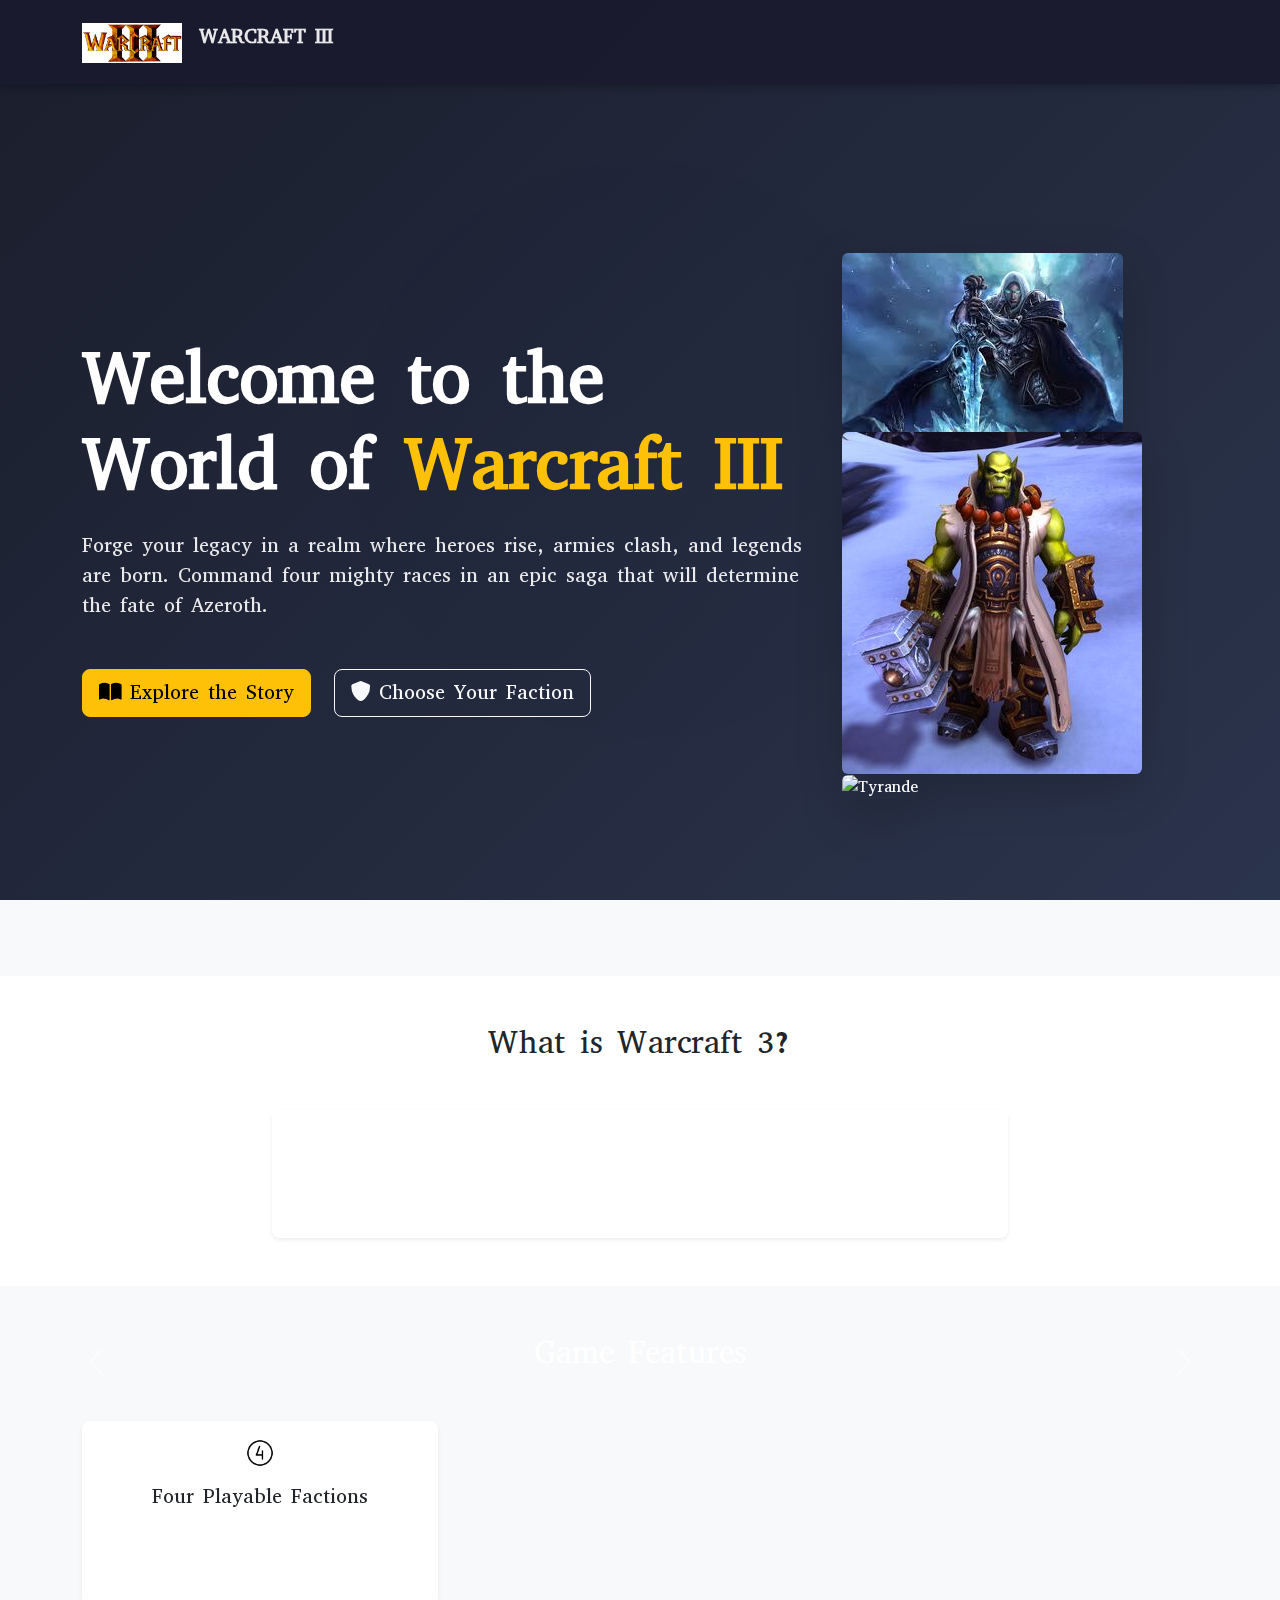
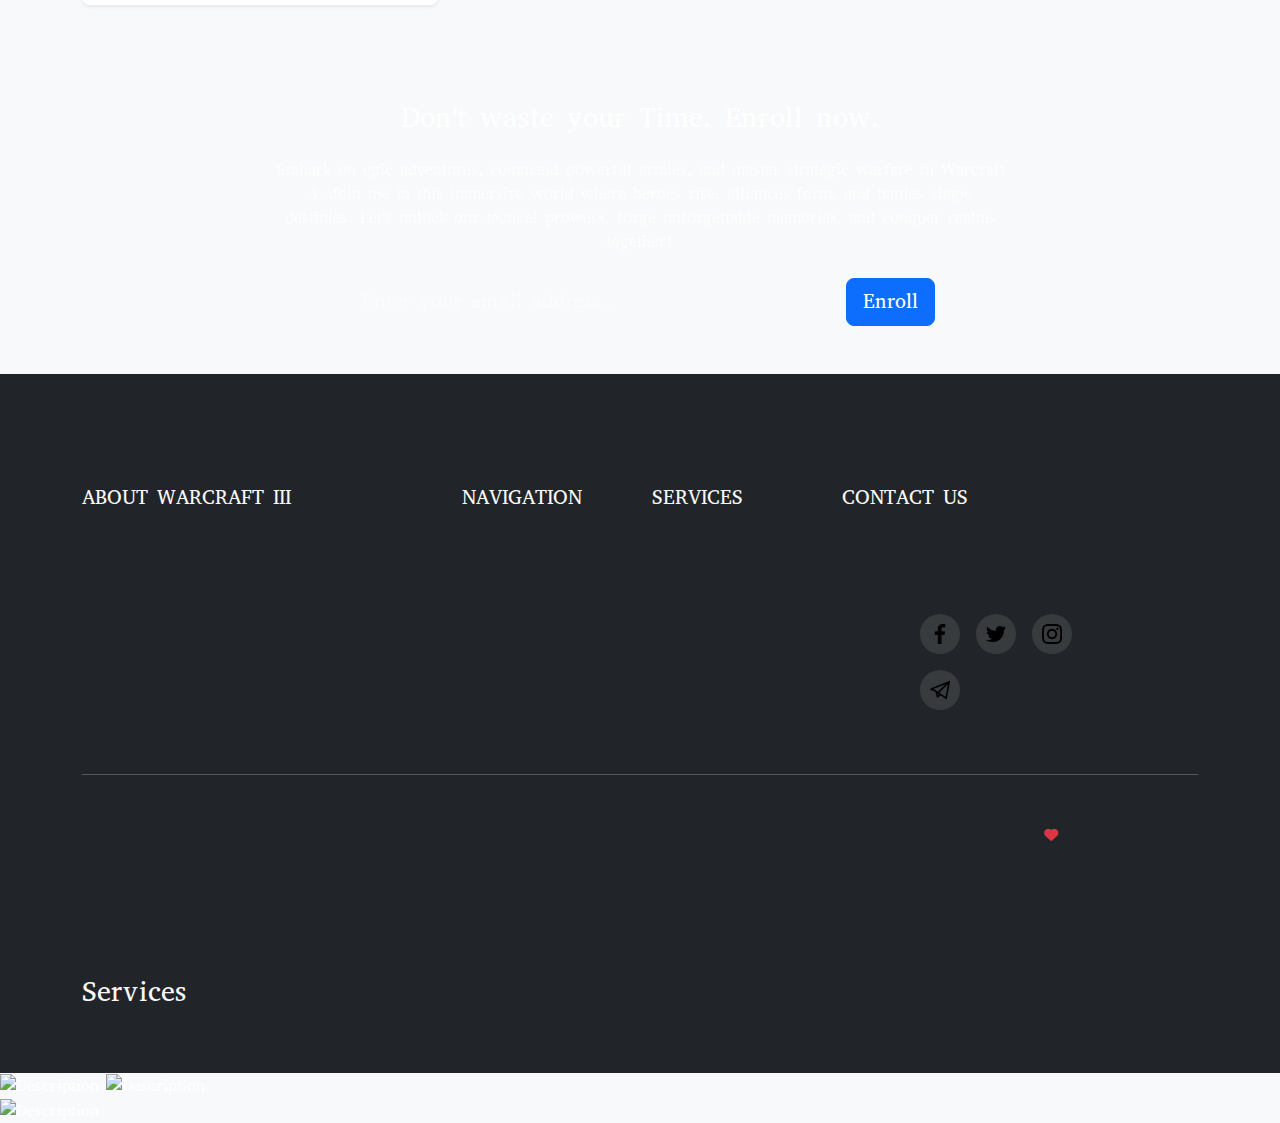
==== commit 57d9eb5f: "Merge branch 'master' of https://github.com/manuelaidos123/Warcraft3-website" ====
--- a/index.html
+++ b/index.html
@@ -4,9 +4,10 @@
         <title>Warcraft 3</title>
         <meta charset="UTF-8">
         <meta name="viewport" content="width=device-width, initial-scale=1.0">
-        <meta name="description" content="Warcraft 3 fan website with information about factions, characters, and lore">
         <!-- Bootstrap CSS -->
         <link href="https://cdn.jsdelivr.net/npm/bootstrap@5.3.2/dist/css/bootstrap.min.css" rel="stylesheet">
+        <!-- Font Awesome -->
+        <link href="https://cdnjs.cloudflare.com/ajax/libs/font-awesome/6.0.0/css/all.min.css" rel="stylesheet">
         <!-- Font Awesome -->
         <link href="https://cdnjs.cloudflare.com/ajax/libs/font-awesome/6.0.0/css/all.min.css" rel="stylesheet">
         <!-- Google Fonts -->
@@ -201,51 +202,49 @@
                                 <h3 class="h5">Four Playable Factions</h3>
                                 <p class="card-text">Each faction has unique units, buildings, and gameplay mechanics, providing diverse strategic options.</p>
                             </div>
-                        </div>
-                    </div>
-                    <!-- Feature 2 -->
-                    <div class="col-md-6 col-lg-4">
-                        <div class="card h-100 border-0 shadow-sm">
-                            <div class="card-body text-center">
-                                <img src="images/icons/hero_icon.png" alt="Heroes Icon" class="mb-3" width="64">
-                                <h3 class="h5">Hero Units</h3>
-                                <p class="card-text">Powerful hero units level up and gain abilities, adding RPG elements to strategic gameplay.</p>
-                            </div>
-                        </div>
-                    </div>
-                    <!-- Feature 3 -->
-                    <div class="col-md-6 col-lg-4">
-                        <div class="card h-100 border-0 shadow-sm">
-                            <div class="card-body text-center">
-                                <img src="images/icons/multiplayer.png" alt="Multiplayer Icon" class="mb-3" width="64">
-                                <h3 class="h5">Multiplayer Battles</h3>
-                                <p class="card-text">Engage in epic multiplayer battles with players from around the world.</p>
-                            </div>
-                        </div>
-                    </div>
-                </div>
-            </div>
-        </section>
-
-        <!-- Call to Action -->
-        <section class="py-5 bg-primary text-white">
-            <div class="container">
-                <div class="row justify-content-center">
-                    <div class="col-lg-8 text-center">
-                        <h2 class="mb-4">Join the Battle Today!</h2>
-                        <p class="lead mb-4">Subscribe to our newsletter for the latest updates and strategies.</p>
-                        <form class="row g-3 justify-content-center" onsubmit="validateEmail(event)">
-                            <div class="col-md-8">
-                                <input type="email" class="form-control form-control-lg" placeholder="Enter your email address" required>
-                            </div>
-                            <div class="col-md-auto">
-                                <button type="submit" class="btn btn-light btn-lg px-4">Subscribe</button>
-                            </div>
-                        </form>
-                    </div>
-                </div>
-            </div>
-        </section>
+                            <div class="carousel-item">
+                                <img src="images/reforged2.jpg" class="d-block w-100" alt="Reforged 2">
+                            </div>
+                            <div class="carousel-item">
+                                <img src="images/reforged3.jpg" class="d-block w-100" alt="Reforged 3">
+                            </div>
+                        </div>
+                        <button class="carousel-control-prev" type="button" data-bs-target="#imageSlider" data-bs-slide="prev">
+                            <span class="carousel-control-prev-icon" aria-hidden="true"></span>
+                            <span class="visually-hidden">Previous</span>
+                        </button>
+                        <button class="carousel-control-next" type="button" data-bs-target="#imageSlider" data-bs-slide="next">
+                            <span class="carousel-control-next-icon" aria-hidden="true"></span>
+                            <span class="visually-hidden">Next</span>
+                        </button>
+                    </div>
+                </div>
+            </section>
+
+            <!-- Enroll Section -->
+            <section class="bg-light py-5">
+                <div class="container">
+                    <div class="row justify-content-center">
+                        <div class="col-lg-8 text-center">
+                            <h3 class="mb-4">Don't waste your Time. Enroll now.</h3>
+                            <p class="mb-4">
+                                Embark on epic adventures, command powerful armies, and master strategic warfare in Warcraft 3. 
+                                Join me in this immersive world where heroes rise, alliances form, and battles shape destinies. 
+                                Let's unlock our tactical prowess, forge unforgettable memories, and conquer realms together!
+                            </p>
+                            <form class="row g-3 justify-content-center">
+                                <div class="col-md-8">
+                                    <input type="email" class="form-control form-control-lg" placeholder="Enter your email address.." required>
+                                </div>
+                                <div class="col-md-auto">
+                                    <button type="submit" class="btn btn-primary btn-lg" onclick="validateEmail()">Enroll</button>
+                                </div>
+                            </form>
+                        </div>
+                    </div>
+                </div>
+            </section>
+        </main>
 
         <!-- Enhanced Footer -->
                 <footer class="footer bg-dark text-light">
@@ -317,6 +316,20 @@
                         </div>
                     </div>
                 </footer>
+        <!-- Footer -->
+        <footer class="bg-dark text-light py-5">
+            <div class="container">
+                <div class="row">
+                    <div class="col-md-4">
+                        <h3>Services</h3>
+                        <ul class="list-unstyled">
+                            <!-- Add your footer links here -->
+                        </ul>
+                    </div>
+                    <!-- Add more footer columns as needed -->
+                </div>
+            </div>
+        </footer>
 
         <!-- Bootstrap Bundle JS -->
         <script src="https://cdn.jsdelivr.net/npm/bootstrap@5.3.2/dist/js/bootstrap.bundle.min.js"></script>
--- a/style.css
+++ b/style.css
@@ -1,7 +1,9 @@
 :root {
+    /* Color variables */
     /* Color variables */
     --wc-primary: #2f89fc;
     --wc-primary-hover: #1a7af0;
+    --wc-dark: #121212;
     --wc-dark: #121212;
     --wc-light: #ffffff;
     --wc-gray: #f8f9fa;
@@ -10,6 +12,7 @@
     --wc-overlay: rgba(26, 26, 46, 0.95);
 }
 
+/* Base styles */
 /* Base styles */
 body {
     font-family: 'Abyssinica SIL', serif;
@@ -314,7 +317,6 @@
     border-radius: 0.5rem;
     box-shadow: 0 4px 6px rgba(0, 0, 0, 0.1);
     transition: transform 0.3s ease;
-    aspect-ratio: 16 / 9; /* Maintains consistent image proportions */
 }
 
 .image-grid .grid-item:hover {
@@ -323,7 +325,7 @@
 
 .image-grid img {
     width: 100%;
-    height: 100%;
+    height: 250px;
     object-fit: cover;
     transition: transform 0.3s ease;
 }
@@ -341,38 +343,53 @@
     background: linear-gradient(transparent, rgba(0, 0, 0, 0.8));
     color: var(--wc-light);
     text-align: center;
-}
-
+    transition: transform 0.3s ease;
+}
+
+.image-grid .grid-item:hover img {
+    transform: scale(1.05);
+}
+
+.image-grid .grid-caption {
+    position: absolute;
+    bottom: 0;
+    left: 0;
+    right: 0;
+    padding: 1rem;
+    background: linear-gradient(transparent, rgba(0, 0, 0, 0.8));
+    color: var(--wc-light);
+    text-align: center;
+}
+
+/* Card Styles */
 /* Card Styles */
 .card {
     transition: transform 0.3s ease-in-out, box-shadow 0.3s ease-in-out;
     border: none;
     border-radius: 0.5rem;
     overflow: hidden;
+    transition: transform 0.3s ease-in-out, box-shadow 0.3s ease-in-out;
+    border: none;
+    border-radius: 0.5rem;
+    overflow: hidden;
 }
 
 .card:hover {
     transform: translateY(-5px);
     box-shadow: 0 10px 20px rgba(0, 0, 0, 0.1) !important;
-}
-
-/* Card Images */
-.card img {
-    width: 100%;
-    height: auto;
-    object-fit: cover;
-}
-
-/* Social Media Icons Standardization */
-.socialLinks {
+    box-shadow: 0 10px 20px rgba(0, 0, 0, 0.1) !important;
+}
+
+/* Social Media Grid */
+.social-grid {
     display: grid;
     grid-template-columns: repeat(auto-fit, minmax(40px, 40px));
     gap: 1rem;
     max-width: 200px;
-    margin: 2.5rem 0 1.5rem; /* Increased top margin to create more space */
-}
-
-.socialLinks a {
+    margin: 1rem auto;
+}
+
+.social-grid a {
     display: flex;
     align-items: center;
     justify-content: center;
@@ -383,22 +400,17 @@
     transition: all 0.3s ease;
 }
 
-.socialLinks a:hover {
+.social-grid a:hover {
     background-color: var(--wc-primary);
     transform: translateY(-3px);
 }
 
-.socialIcon {
+.social-grid img {
     width: 20px;
     height: 20px;
     filter: brightness(1);
 }
 
-/* Ensure Bootstrap social icons follow the same sizing */
-.socialLinks .fab {
-    font-size: 20px;
-}
-
 /* Footer */
 .footer {
     background-color: var(--wc-dark);
@@ -406,12 +418,17 @@
     padding: 4rem 0 2rem;
 }
 
+.footer a {
+    color: rgba(255, 255, 255, 0.7);
 .footer a {
     color: rgba(255, 255, 255, 0.7);
     text-decoration: none;
     transition: color 0.3s ease;
-}
-
+    transition: color 0.3s ease;
+}
+
+.footer a:hover {
+    color: var(--wc-light);
 .footer a:hover {
     color: var(--wc-light);
 }
@@ -426,8 +443,12 @@
     .card {
         background-color: #1e1e1e;
         border-color: var(--wc-border);
-    }
-
+        background-color: #1e1e1e;
+        border-color: var(--wc-border);
+    }
+
+    .card-body {
+        color: var(--wc-light);
     .card-body {
         color: var(--wc-light);
     }
@@ -466,10 +487,77 @@
     color: var(--wc-light);
 }
 
+/* WarcraftPedia specific styles */
+.card {
+    border: none;
+    transition: transform 0.3s ease-in-out, box-shadow 0.3s ease-in-out;
+}
+
+.card:hover {
+    transform: translateY(-5px);
+    box-shadow: 0 10px 20px rgba(0, 0, 0, 0.1) !important;
+}
+
+.nav-pills .nav-link {
+    color: var(--wc-light);
+    background-color: rgba(255, 255, 255, 0.05);
+    margin: 0 5px;
+    transition: all 0.3s ease;
+}
+
+.nav-pills .nav-link:hover {
+    background-color: var(--wc-primary);
+    color: var(--wc-light);
+}
+
+.nav-pills .nav-link.active {
+    background-color: var(--wc-primary);
+    color: var(--wc-light);
+}
+
+.accordion-button:not(.collapsed) {
+    background-color: var(--wc-primary);
+    color: var(--wc-light);
+}
+
 .accordion-button:focus {
     box-shadow: 0 0 0 0.25rem rgba(47, 137, 252, 0.25);
 }
 
+.list-group-item {
+    border: none;
+    padding: 0.75rem 1.25rem;
+    transition: background-color 0.3s ease;
+}
+
+.list-group-item:hover {
+    background-color: var(--wc-gray);
+}
+
+.card-title {
+    color: var(--wc-primary);
+    border-bottom: 2px solid var(--wc-primary);
+    padding-bottom: 0.5rem;
+    margin-bottom: 1rem;
+}
+
+/* Animation for content loading */
+.fade-in {
+    animation: fadeIn 0.5s ease-in;
+}
+
+@keyframes fadeIn {
+    from {
+        opacity: 0;
+        transform: translateY(20px);
+    }
+    to {
+        opacity: 1;
+        transform: translateY(0);
+    }
+}
+
+/* Accessibility */
 .list-group-item {
     border: none;
     padding: 0.75rem 1.25rem;
@@ -523,38 +611,6 @@
 
 :focus:not(:focus-visible) {
     outline: none;
-}
-
-/* Responsive Image Containers */
-.imageContainer {
-    padding: 2rem 0;
-}
-
-.figure {
-    margin-bottom: 1.5rem;
-    transition: transform 0.3s ease;
-}
-
-.figure:hover {
-    transform: translateY(-5px);
-}
-
-.figure-img {
-    width: 100%;
-    height: auto;
-    object-fit: cover;
-    aspect-ratio: 16/9;
-}
-
-.figure-caption {
-    margin-top: 0.5rem;
-    font-size: 0.9rem;
-}
-
-/* Ensure all images are responsive */
-.img-fluid {
-    max-width: 100%;
-    height: auto;
 }
 
 /* Responsive adjustments */
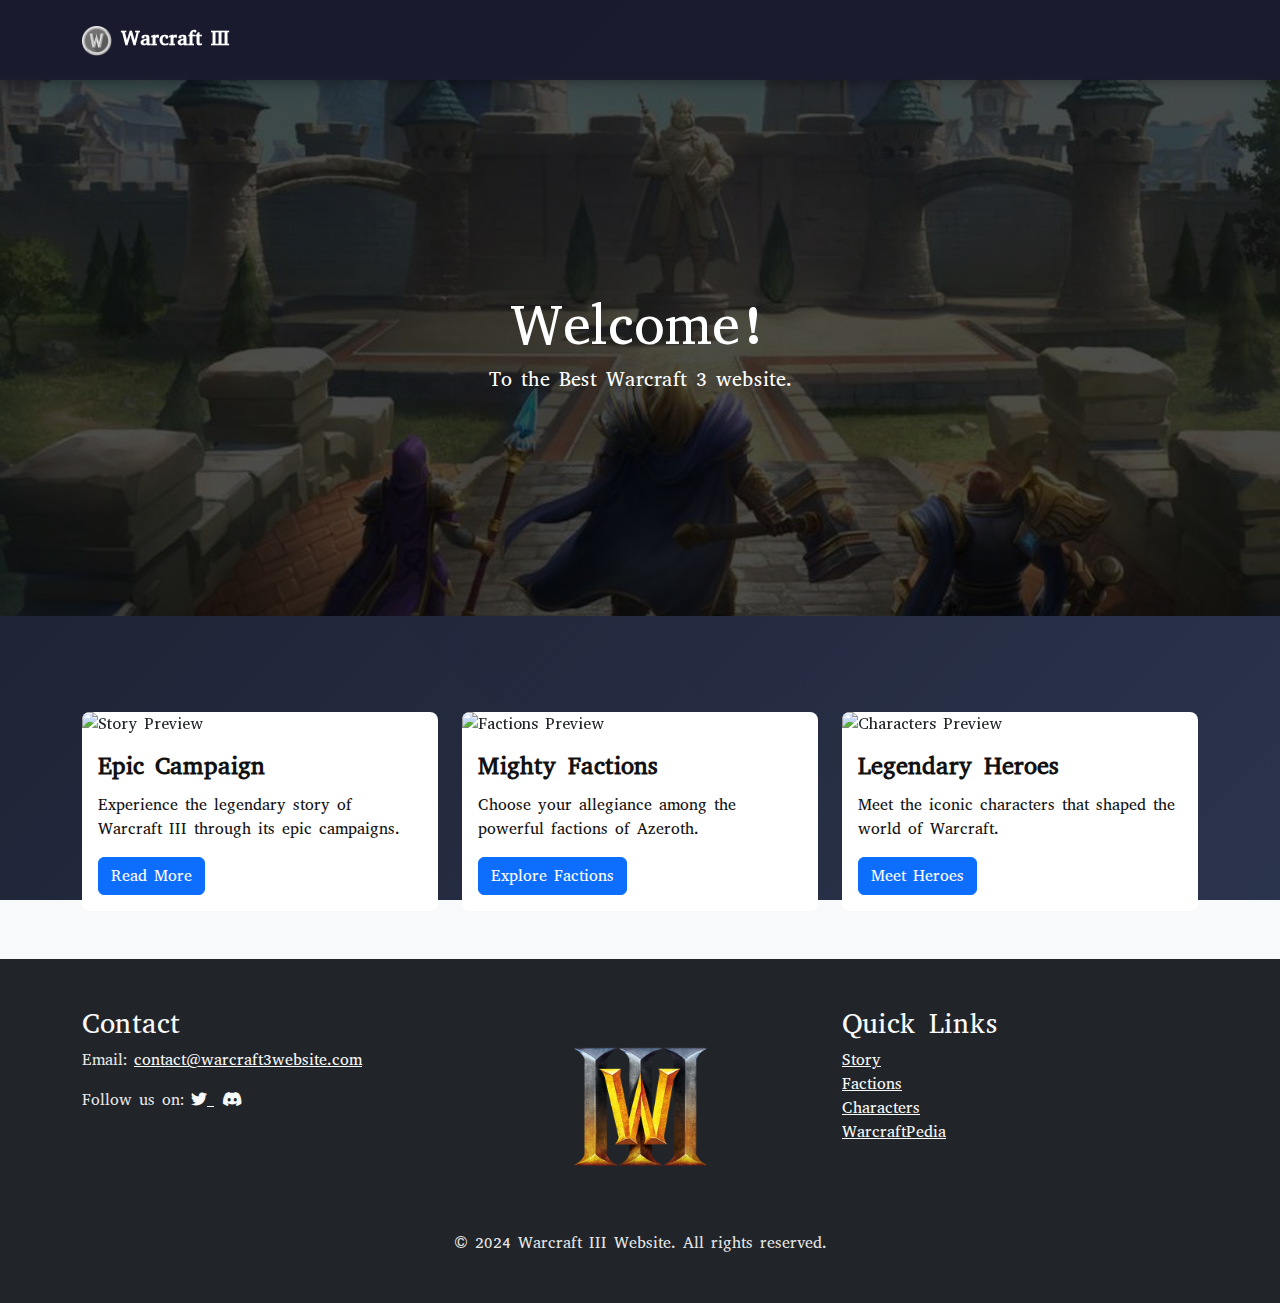
==== commit d7dd026e: "feat: Comprehensive security and system improvements" ====
--- a/index.html
+++ b/index.html
@@ -4,346 +4,140 @@
         <title>Warcraft 3</title>
         <meta charset="UTF-8">
         <meta name="viewport" content="width=device-width, initial-scale=1.0">
-        <!-- Bootstrap CSS -->
+        <meta name="description" content="Official Warcraft 3 fan website featuring game guides, lore, and strategies">
+        <meta name="theme-color" content="#2f89fc">
+        
+        <!-- Preload critical assets -->
+        <link rel="preload" href="https://fonts.googleapis.com/css?family=Abyssinica+SIL|Raleway:400,700&display=swap" as="style">
+        <link rel="preload" href="style.css" as="style">
+        <link rel="preload" href="scripts.js" as="script">
+        
+        <!-- Stylesheets -->
         <link href="https://cdn.jsdelivr.net/npm/bootstrap@5.3.2/dist/css/bootstrap.min.css" rel="stylesheet">
-        <!-- Font Awesome -->
         <link href="https://cdnjs.cloudflare.com/ajax/libs/font-awesome/6.0.0/css/all.min.css" rel="stylesheet">
-        <!-- Font Awesome -->
-        <link href="https://cdnjs.cloudflare.com/ajax/libs/font-awesome/6.0.0/css/all.min.css" rel="stylesheet">
-        <!-- Google Fonts -->
-        <link href='https://fonts.googleapis.com/css?family=Abyssinica+SIL|Raleway:400,700&display=swap' rel='stylesheet'>
-        <!-- Custom CSS -->
-        <link rel="stylesheet" type="text/css" href="style.css">
-        <!-- Favicon -->
+        <link href="https://fonts.googleapis.com/css?family=Abyssinica+SIL|Raleway:400,700&display=swap" rel="stylesheet">
+        <link rel="stylesheet" href="style.css">
         <link rel="icon" type="image/png" href="images/icons/logo.png">
     </head>
     <body class="bg-light">
-        <!-- Enhanced Navigation -->
+        <!-- Navigation -->
         <nav class="navbar navbar-expand-lg navbar-dark fixed-top" id="mainNav">
             <div class="container">
                 <a class="navbar-brand" href="index.html">
-                    <img src="images/wc3_image.jpg" alt="Warcraft III Logo" height="40" class="d-inline-block align-text-top">
-                    <span class="ms-2 fw-bold text-uppercase">Warcraft III</span>
+                    <img src="images/icons/logo.png" alt="Warcraft III Logo" width="30" height="30">
+                    Warcraft III
                 </a>
                 <button class="navbar-toggler" type="button" data-bs-toggle="collapse" data-bs-target="#navbarNav"
-                    aria-controls="navbarNav" aria-expanded="false" aria-label="Toggle navigation">
+                        aria-controls="navbarNav" aria-expanded="false" aria-label="Toggle navigation">
                     <span class="navbar-toggler-icon"></span>
                 </button>
                 <div class="collapse navbar-collapse" id="navbarNav">
-                    <ul class="navbar-nav ms-auto align-items-center">
-                        <li class="nav-item">
-                            <a class="nav-link active" href="index.html">Home</a>
-                        </li>
-                        <li class="nav-item">
-                            <a class="nav-link" href="story.html">Story</a>
-                        </li>
-                        <li class="nav-item">
-                            <a class="nav-link" href="factions.html">Factions</a>
-                        </li>
-                        <li class="nav-item">
-                            <a class="nav-link" href="characters.html">Characters</a>
-                        </li>
-                        <li class="nav-item">
-                            <a class="nav-link" href="pedia.html">WarcraftPedia</a>
-                        </li>
-                        <li class="nav-item">
-                            <a class="nav-link" href="test.html">Test</a>
-                        </li>
-                        <li class="nav-item ms-3">
-                            <a class="nav-link" href="#" data-bs-toggle="modal" data-bs-target="#loginModal">
-                                <i class="fas fa-user-circle fs-4"></i>
-                            </a>
-                        </li>
+                    <ul class="navbar-nav ms-auto">
+                        <li class="nav-item"><a class="nav-link active" href="index.html">Home</a></li>
+                        <li class="nav-item"><a class="nav-link" href="story.html">Story</a></li>
+                        <li class="nav-item"><a class="nav-link" href="factions.html">Factions</a></li>
+                        <li class="nav-item"><a class="nav-link" href="characters.html">Characters</a></li>
+                        <li class="nav-item"><a class="nav-link" href="pedia.html">WarcraftPedia</a></li>
+                        <li class="nav-item"><a class="nav-link" href="test.html">Test</a></li>
                     </ul>
                 </div>
             </div>
         </nav>
 
-        <!-- Login/Signup Modal -->
-        <div class="modal fade" id="loginModal" tabindex="-1" aria-labelledby="loginModalLabel" aria-hidden="true">
-            <div class="modal-dialog modal-dialog-centered">
-                <div class="modal-content">
-                    <!-- Login Form -->
-                    <div id="loginForm-container">
-                        <div class="modal-header">
-                            <h5 class="modal-title" id="loginModalLabel">Login</h5>
-                            <button type="button" class="btn-close" data-bs-dismiss="modal" aria-label="Close"></button>
-                        </div>
-                        <div class="modal-body">
-                            <form id="loginForm">
-                                <div class="mb-3">
-                                    <label for="username" class="form-label">Username</label>
-                                    <input type="text" class="form-control" id="username" name="username" required>
-                                </div>
-                                <div class="mb-3">
-                                    <label for="password" class="form-label">Password</label>
-                                    <input type="password" class="form-control" id="password" name="password" required>
-                                </div>
-                                <div class="mb-3 form-check">
-                                    <input type="checkbox" class="form-check-input" id="rememberMe" name="remember">
-                                    <label class="form-check-label" for="rememberMe">Remember me</label>
-                                </div>
-                                <div class="alert alert-danger d-none" id="loginError"></div>
-                                <button type="submit" class="btn btn-primary w-100">Login</button>
-                            </form>
-                            <div class="text-center mt-3">
-                                <a href="#" class="text-decoration-none" id="forgotPassword">Forgot password?</a>
-                                <p class="mt-2 mb-0">Don't have an account? <a href="#" class="text-decoration-none" id="showSignup">Sign up</a></p>
+        <!-- Main Content -->
+        <main>
+            <!-- Hero Section -->
+            <section class="hero bg-dark text-white py-5 mb-5">
+                <div class="container text-center">
+                    <h1 class="display-4">Welcome!</h1>
+                    <h3 class="lead">To the Best Warcraft 3 website.</h3>
+                </div>
+            </section>
+
+            <!-- Featured Content Section -->
+            <section class="container py-5">
+                <div class="row g-4">
+                    <!-- Featured Story -->
+                    <div class="col-md-4">
+                        <div class="card h-100">
+                            <img src="images/story-preview.jpg" class="card-img-top" alt="Story Preview">
+                            <div class="card-body">
+                                <h2 class="card-title h4">Epic Campaign</h2>
+                                <p class="card-text">Experience the legendary story of Warcraft III through its epic campaigns.</p>
+                                <a href="story.html" class="btn btn-primary">Read More</a>
                             </div>
                         </div>
                     </div>
-
-                    <!-- Signup Form -->
-                    <div id="signupForm-container" style="display: none;">
-                        <div class="modal-header">
-                            <h5 class="modal-title">Sign Up</h5>
-                            <button type="button" class="btn-close" data-bs-dismiss="modal" aria-label="Close"></button>
-                        </div>
-                        <div class="modal-body">
-                            <form id="signupForm">
-                                <div class="mb-3">
-                                    <label for="signupUsername" class="form-label">Username</label>
-                                    <input type="text" class="form-control" id="signupUsername" name="username" required>
-                                </div>
-                                <div class="mb-3">
-                                    <label for="signupEmail" class="form-label">Email</label>
-                                    <input type="email" class="form-control" id="signupEmail" name="email" required>
-                                </div>
-                                <div class="mb-3">
-                                    <label for="signupPassword" class="form-label">Password</label>
-                                    <input type="password" class="form-control" id="signupPassword" name="password" required>
-                                </div>
-                                <div class="mb-3">
-                                    <label for="confirmPassword" class="form-label">Confirm Password</label>
-                                    <input type="password" class="form-control" id="confirmPassword" name="confirmPassword" required>
-                                </div>
-                                <div class="alert alert-danger d-none" id="signupError"></div>
-                                <button type="submit" class="btn btn-primary w-100">Sign Up</button>
-                            </form>
-                            <div class="text-center mt-3">
-                                <p class="mb-0">Already have an account? <a href="#" class="text-decoration-none" id="showLogin">Login</a></p>
+                    
+                    <!-- Featured Factions -->
+                    <div class="col-md-4">
+                        <div class="card h-100">
+                            <img src="images/factions-preview.jpg" class="card-img-top" alt="Factions Preview">
+                            <div class="card-body">
+                                <h2 class="card-title h4">Mighty Factions</h2>
+                                <p class="card-text">Choose your allegiance among the powerful factions of Azeroth.</p>
+                                <a href="factions.html" class="btn btn-primary">Explore Factions</a>
                             </div>
                         </div>
                     </div>
-                </div>
-            </div>
-        </div>
-
-        <!-- Hero Section -->
-        <section class="hero-section position-relative overflow-hidden">
-            <!-- Video Background -->
-            <div class="hero-bg-overlay"></div>
-            <div class="container position-relative" style="z-index: 2;">
-                <div class="row min-vh-100 align-items-center">
-                    <div class="col-lg-8 text-white">
-                        <h1 class="display-2 fw-bold mb-4 hero-title" data-aos="fade-right">
-                            Welcome to the World of
-                            <span class="text-warning">Warcraft III</span>
-                        </h1>
-                        <p class="lead mb-5 hero-text" data-aos="fade-right" data-aos-delay="200">
-                            Forge your legacy in a realm where heroes rise, armies clash, and legends are born. 
-                            Command four mighty races in an epic saga that will determine the fate of Azeroth.
-                        </p>
-                        <div class="hero-buttons" data-aos="fade-up" data-aos-delay="400">
-                            <a href="story.html" class="btn btn-warning btn-lg me-3 mb-3 mb-lg-0">
-                                <i class="fas fa-book-open me-2"></i>Explore the Story
-                            </a>
-                            <a href="factions.html" class="btn btn-outline-light btn-lg">
-                                <i class="fas fa-shield-alt me-2"></i>Choose Your Faction
-                            </a>
-                        </div>
-                    </div>
-                    <div class="col-lg-4" data-aos="fade-left" data-aos-delay="300">
-                        <!-- Floating Heroes Showcase -->
-                        <div class="hero-showcase position-relative">
-                            <div class="hero-card" style="--delay: 0s">
-                                <img src="images/heroes/arthas.jpg" alt="Arthas" class="img-fluid rounded shadow-lg">
+                    
+                    <!-- Featured Characters -->
+                    <div class="col-md-4">
+                        <div class="card h-100">
+                            <img src="images/characters-preview.jpg" class="card-img-top" alt="Characters Preview">
+                            <div class="card-body">
+                                <h2 class="card-title h4">Legendary Heroes</h2>
+                                <p class="card-text">Meet the iconic characters that shaped the world of Warcraft.</p>
+                                <a href="characters.html" class="btn btn-primary">Meet Heroes</a>
                             </div>
-                            <div class="hero-card" style="--delay: 0.2s">
-                                <img src="images/heroes/thrall.jpg" alt="Thrall" class="img-fluid rounded shadow-lg">
-                            </div>
-                            <div class="hero-card" style="--delay: 0.4s">
-                                <img src="images/heroes/tyrande.jpg" alt="Tyrande" class="img-fluid rounded shadow-lg">
-                            </div>
-                        </div>
-                    </div>
-                </div>
-            </div>
-            <!-- Decorative Elements -->
-            <div class="hero-particles"></div>
-        </section>
-
-        <!-- Info Section -->
-        <section class="py-5 bg-white">
-            <div class="container">
-                <h2 class="text-center mb-5 text-dark">What is Warcraft 3?</h2>
-                <div class="row">
-                    <div class="col-lg-8 mx-auto">
-                        <div class="card shadow-sm">
-                            <div class="card-body">
-                                <p class="card-text text-dark">Warcraft 3 is a real-time strategy game that was released in 2002 by Blizzard Entertainment. Set in the fantasy world of Azeroth, it features four playable factions: humans, orcs, night elves, and the undead. The game revolutionized the RTS genre by introducing hero units and RPG elements.</p>
-                            </div>
-                        </div>
-                    </div>
-                </div>
-            </div>
-        </section>
-
-        <!-- Features Grid -->
-        <section class="py-5 bg-light">
-            <div class="container">
-                <h2 class="text-center mb-5">Game Features</h2>
-                <div class="row g-4">
-                    <!-- Feature 1 -->
-                    <div class="col-md-6 col-lg-4">
-                        <div class="card h-100 border-0 shadow-sm">
-                            <div class="card-body text-center">
-                                <img src="images/icons/4icon.png" alt="Factions Icon" class="feature-icon mb-3" width="32">
-                                <h3 class="h5">Four Playable Factions</h3>
-                                <p class="card-text">Each faction has unique units, buildings, and gameplay mechanics, providing diverse strategic options.</p>
-                            </div>
-                            <div class="carousel-item">
-                                <img src="images/reforged2.jpg" class="d-block w-100" alt="Reforged 2">
-                            </div>
-                            <div class="carousel-item">
-                                <img src="images/reforged3.jpg" class="d-block w-100" alt="Reforged 3">
-                            </div>
-                        </div>
-                        <button class="carousel-control-prev" type="button" data-bs-target="#imageSlider" data-bs-slide="prev">
-                            <span class="carousel-control-prev-icon" aria-hidden="true"></span>
-                            <span class="visually-hidden">Previous</span>
-                        </button>
-                        <button class="carousel-control-next" type="button" data-bs-target="#imageSlider" data-bs-slide="next">
-                            <span class="carousel-control-next-icon" aria-hidden="true"></span>
-                            <span class="visually-hidden">Next</span>
-                        </button>
-                    </div>
-                </div>
-            </section>
-
-            <!-- Enroll Section -->
-            <section class="bg-light py-5">
-                <div class="container">
-                    <div class="row justify-content-center">
-                        <div class="col-lg-8 text-center">
-                            <h3 class="mb-4">Don't waste your Time. Enroll now.</h3>
-                            <p class="mb-4">
-                                Embark on epic adventures, command powerful armies, and master strategic warfare in Warcraft 3. 
-                                Join me in this immersive world where heroes rise, alliances form, and battles shape destinies. 
-                                Let's unlock our tactical prowess, forge unforgettable memories, and conquer realms together!
-                            </p>
-                            <form class="row g-3 justify-content-center">
-                                <div class="col-md-8">
-                                    <input type="email" class="form-control form-control-lg" placeholder="Enter your email address.." required>
-                                </div>
-                                <div class="col-md-auto">
-                                    <button type="submit" class="btn btn-primary btn-lg" onclick="validateEmail()">Enroll</button>
-                                </div>
-                            </form>
                         </div>
                     </div>
                 </div>
             </section>
         </main>
 
-        <!-- Enhanced Footer -->
-                <footer class="footer bg-dark text-light">
-                    <div class="container py-5">
-                        <div class="row g-4">
-                            <!-- About Section -->
-                            <div class="col-lg-4 col-md-6">
-                                <div class="pe-lg-5">
-                                    <h5 class="text-uppercase mb-4">About Warcraft III</h5>
-                                    <p class="text-muted">Experience the epic world of Azeroth through legendary heroes, mythical creatures, and unforgettable battles in this timeless strategy game.</p>
-                                </div>
-                            </div>
-                            <!-- Quick Links -->
-                            <div class="col-lg-2 col-md-6">
-                                <h5 class="text-uppercase mb-4">Navigation</h5>
-                                <ul class="list-unstyled">
-                                    <li class="mb-2"><a href="index.html" class="text-muted">Home</a></li>
-                                    <li class="mb-2"><a href="story.html" class="text-muted">Story</a></li>
-                                    <li class="mb-2"><a href="factions.html" class="text-muted">Factions</a></li>
-                                    <li class="mb-2"><a href="characters.html" class="text-muted">Characters</a></li>
-                                </ul>
-                            </div>
-                            <!-- Services -->
-                            <div class="col-lg-2 col-md-6">
-                                <h5 class="text-uppercase mb-4">Services</h5>
-                                <ul class="list-unstyled">
-                                    <li class="mb-2"><a href="#" class="text-muted">Game Analysis</a></li>
-                                    <li class="mb-2"><a href="#" class="text-muted">Game Reviews</a></li>
-                                    <li class="mb-2"><a href="#" class="text-muted">Tutorials</a></li>
-                                    <li class="mb-2"><a href="#" class="text-muted">Tournaments</a></li>
-                                </ul>
-                            </div>
-                            <!-- Contact -->
-                            <div class="col-lg-4 col-md-6">
-                                <h5 class="text-uppercase mb-4">Contact Us</h5>
-                                <p class="text-muted mb-2">
-                                    <i class="fas fa-envelope me-2"></i>
-                                    <a href="mailto:some-email@gmail.com" class="text-muted">some-email@gmail.com</a>
-                                </p>
-                                <p class="text-muted mb-4">
-                                    <i class="fas fa-phone me-2"></i>
-                                    <a href="tel:0777777123" class="text-muted">0-777-777-123</a>
-                                </p>
-                                <!-- Social Links Grid -->
-                                <div class="social-grid">
-                                    <a href="#" aria-label="Facebook">
-                                        <img src="images/icons/facebook.png" alt="Facebook">
-                                    </a>
-                                    <a href="#" aria-label="Twitter">
-                                        <img src="images/icons/twitter.png" alt="Twitter">
-                                    </a>
-                                    <a href="#" aria-label="Instagram">
-                                        <img src="images/icons/insta.png" alt="Instagram">
-                                    </a>
-                                    <a href="#" aria-label="Telegram">
-                                        <img src="images/icons/telegram.png" alt="Telegram">
-                                    </a>
-                                </div>
-                            </div>
-                        </div>
-                        <hr class="my-5">
-                        <div class="row align-items-center">
-                            <div class="col-md-6 text-center text-md-start">
-                                <p class="text-muted mb-0">&copy; 2024 Andrei Kornev. All rights reserved.</p>
-                            </div>
-                            <div class="col-md-6 text-center text-md-end">
-                                <small class="text-muted">Made with <i class="fas fa-heart text-danger"></i> for Warcraft III fans</small>
-                            </div>
-                        </div>
-                    </div>
-                </footer>
         <!-- Footer -->
         <footer class="bg-dark text-light py-5">
             <div class="container">
-                <div class="row">
-                    <div class="col-md-4">
-                        <h3>Services</h3>
+                <div class="row gy-4">
+                    <div class="col-lg-4">
+                        <h3>Contact</h3>
+                        <address class="mb-3">
+                            <p>Email: <a class="text-light" href="mailto:contact@warcraft3website.com">contact@warcraft3website.com</a></p>
+                            <p>Follow us on: 
+                                <a class="text-light me-2" href="https://twitter.com/warcraft3" target="_blank" rel="noopener noreferrer">
+                                    <i class="fab fa-twitter" aria-label="Twitter"></i>
+                                </a>
+                                <a class="text-light" href="https://discord.gg/warcraft3" target="_blank" rel="noopener noreferrer">
+                                    <i class="fab fa-discord" aria-label="Discord"></i>
+                                </a>
+                            </p>
+                        </address>
+                    </div>
+                    <div class="col-lg-4 text-center">
+                        <img src="images/icons/footer-logo.png" alt="Warcraft 3 Footer Logo" width="200">
+                    </div>
+                    <div class="col-lg-4">
+                        <h3>Quick Links</h3>
                         <ul class="list-unstyled">
-                            <!-- Add your footer links here -->
+                            <li><a href="story.html" class="text-light">Story</a></li>
+                            <li><a href="factions.html" class="text-light">Factions</a></li>
+                            <li><a href="characters.html" class="text-light">Characters</a></li>
+                            <li><a href="pedia.html" class="text-light">WarcraftPedia</a></li>
                         </ul>
                     </div>
-                    <!-- Add more footer columns as needed -->
+                </div>
+                <div class="row mt-4">
+                    <div class="col-12">
+                        <p class="text-center mb-0">&copy; 2024 Warcraft III Website. All rights reserved.</p>
+                    </div>
                 </div>
             </div>
         </footer>
 
-        <!-- Bootstrap Bundle JS -->
-        <script src="https://cdn.jsdelivr.net/npm/bootstrap@5.3.2/dist/js/bootstrap.bundle.min.js"></script>
-        <!-- Custom JS -->
+        <!-- Scripts -->
+        <script src="https://cdn.jsdelivr.net/npm/@popperjs/core@2.11.6/dist/umd/popper.min.js"></script>
+        <script src="https://cdn.jsdelivr.net/npm/bootstrap@5.3.2/dist/js/bootstrap.min.js"></script>
         <script src="scripts.js" defer></script>
     </body>
-
-<!-- For regular images -->
-<img src="path/to/image.jpg" class="img-fluid" alt="Description">
-
-<!-- For card images -->
-<img src="path/to/image.jpg" class="card-img-top img-fluid" alt="Description">
-
-<!-- For grid images -->
-<div class="grid-item">
-    <img src="path/to/image.jpg" class="img-fluid" alt="Description">
-</div>
+</html>
--- a/style.css
+++ b/style.css
@@ -1,9 +1,7 @@
 :root {
-    /* Color variables */
-    /* Color variables */
+    /* Color variables - removed duplicates */
     --wc-primary: #2f89fc;
     --wc-primary-hover: #1a7af0;
-    --wc-dark: #121212;
     --wc-dark: #121212;
     --wc-light: #ffffff;
     --wc-gray: #f8f9fa;
@@ -12,11 +10,10 @@
     --wc-overlay: rgba(26, 26, 46, 0.95);
 }
 
-/* Base styles */
-/* Base styles */
+/* Base styles - consolidated */
 body {
     font-family: 'Abyssinica SIL', serif;
-    padding-top: 76px; /* Height of fixed navbar */
+    padding-top: 76px;
     background: var(--wc-bg-gradient);
     background-attachment: fixed;
     position: relative;
@@ -374,10 +371,44 @@
     overflow: hidden;
 }
 
-.card:hover {
+/* Card Styles */
+.card {
+    background-color: var(--wc-light);  /* White background */
+    border: none;
+    border-radius: 0.5rem;
+    overflow: hidden;
+    transition: transform 0.3s ease-in-out, box-shadow 0.3s ease-in-out;
+}
+
+/* Card text colors */
+.card-title {
+    color: var(--wc-dark) !important;  /* Dark color for titles */
+    font-weight: 600;
+    margin-bottom: 0.75rem;
+}
+
+.card-text {
+    color: var(--wc-dark) !important;  /* Dark color for text */
+}
+
+.card-body {
+    background-color: var(--wc-light);  /* White background */
+    color: var(--wc-dark);  /* Dark text */
+}
+
+/* Card hover effect */
+.card:not(.modal *):hover {
     transform: translateY(-5px);
     box-shadow: 0 10px 20px rgba(0, 0, 0, 0.1) !important;
-    box-shadow: 0 10px 20px rgba(0, 0, 0, 0.1) !important;
+}
+
+/* Ensure badges and buttons remain readable */
+.card .badge {
+    color: var(--wc-light) !important;  /* White text for badges */
+}
+
+.card .btn-primary {
+    color: var(--wc-light) !important;  /* White text for primary buttons */
 }
 
 /* Social Media Grid */
@@ -420,15 +451,10 @@
 
 .footer a {
     color: rgba(255, 255, 255, 0.7);
-.footer a {
-    color: rgba(255, 255, 255, 0.7);
     text-decoration: none;
     transition: color 0.3s ease;
-    transition: color 0.3s ease;
-}
-
-.footer a:hover {
-    color: var(--wc-light);
+}
+
 .footer a:hover {
     color: var(--wc-light);
 }
@@ -999,53 +1025,78 @@
 }
 
 /* Modal styles */
-.modal-content {
-    background: var(--wc-bg-gradient);
-    color: var(--wc-light);
-}
-
-.modal-header {
-    border-bottom: 1px solid var(--wc-border);
-}
-
-.modal-header .btn-close {
-    color: var(--wc-light);
-    filter: invert(1) grayscale(100%) brightness(200%);
-}
-
-.modal .form-control {
-    background-color: rgba(255, 255, 255, 0.1);
-    border: 1px solid var(--wc-border);
-    color: var(--wc-light);
-}
-
-.modal .form-control:focus {
-    background-color: rgba(255, 255, 255, 0.15);
-    border-color: var(--wc-primary);
-    color: var(--wc-light);
-    box-shadow: 0 0 0 0.25rem rgba(47, 137, 252, 0.25);
-}
-
-.modal .form-control::placeholder {
-    color: rgba(255, 255, 255, 0.5);
-}
-
-.modal .form-check-input {
-    background-color: rgba(255, 255, 255, 0.1);
-    border-color: var(--wc-border);
-}
-
-.modal .form-check-input:checked {
-    background-color: var(--wc-primary);
-    border-color: var(--wc-primary);
-}
-
-.modal a {
-    color: var(--wc-primary);
-}
-
-.modal a:hover {
-    color: var(--wc-primary-hover);
+.modal {
+    transition: opacity 0.15s linear !important;
+}
+
+.modal.fade .modal-dialog {
+    transform: none !important;
+    transition: none !important;
+}
+
+.modal.show .modal-dialog {
+    transform: none !important;
+}
+
+/* Remove any hover effects from modal */
+.modal:hover,
+.modal-dialog:hover,
+.modal-content:hover {
+    transform: none !important;
+    transition: none !important;
+}
+
+/* Modal styles with stronger specificity */
+.modal,
+.modal * {
+    transform: none !important;
+    transition: opacity 0.15s linear !important;
+}
+
+.modal.fade .modal-dialog,
+.modal.fade .modal-content,
+.modal.fade .modal-body,
+.modal.fade .card {
+    transform: none !important;
+    transition: none !important;
+}
+
+.modal.show .modal-dialog,
+.modal.show .modal-content,
+.modal.show .modal-body,
+.modal.show .card {
+    transform: none !important;
+}
+
+/* Character modal specific styles */
+#characterModal .modal-content,
+#characterModal .card,
+#characterModal .modal-body {
+    border: none;
+    border-radius: 0.5rem;
+    box-shadow: 0 0.5rem 1rem rgba(0, 0, 0, 0.15);
+    transform: none !important;
+}
+
+#characterModal .modal-content:hover,
+#characterModal .card:hover,
+#characterModal .modal-body:hover {
+    transform: none !important;
+    box-shadow: 0 0.5rem 1rem rgba(0, 0, 0, 0.15);
+}
+
+/* Modal specific styles */
+.modal {
+    transition: opacity 0.15s linear;
+}
+
+.modal.fade .modal-dialog {
+    transition: transform 0.2s ease-out;
+    transform: translate(0, -50px);
+}
+
+.modal.show .modal-dialog {
+    transform: none;
 }
 
 /* Modal form transitions */
@@ -1070,6 +1121,156 @@
     transition: all 0.3s ease;
 }
 
-.strength-weak { background-color: #ff4444; width: 30%; }
-.strength-medium { background-color: #ffbb33; width: 60%; }
-.strength-strong { background-color: #00C851; width: 100%; }
+.strength-weak {
+    background-color: #ff4444;
+    width: 30%;
+}
+
+.strength-medium {
+    background-color: #ffbb33;
+    width: 60%;
+}
+
+.strength-strong {
+    background-color: #00C851;
+    width: 100%;
+}
+
+/* Campaign Content Styles */
+.campaign-content {
+    transition: opacity 0.3s ease;
+    min-height: 300px;
+}
+
+.campaign-selector .btn {
+    min-width: 200px;
+}
+
+.campaign-selector .btn.active {
+    background-color: #1a5fb4;
+    border-color: #1a5fb4;
+}
+
+.chapter-content {
+    padding: 20px;
+    background: white;
+    border-radius: 8px;
+    box-shadow: 0 2px 4px rgba(0,0,0,0.1);
+}
+
+.chapter-content h2 {
+    color: #2c3e50;
+    margin-bottom: 1rem;
+}
+
+.chapter-content p {
+    line-height: 1.6;
+    color: #34495e;
+}
+
+/* Character detail styles */
+.character-detail .card {
+    background-color: var(--wc-light);
+    border-left: 4px solid var(--wc-primary);
+    margin: 1rem 0;
+}
+
+.character-detail .card-body {
+    background-color: var(--wc-light);
+    color: var(--wc-dark);
+}
+
+.character-detail h3 {
+    color: var(--wc-dark) !important;
+    margin-bottom: 1rem;
+}
+
+.character-detail p {
+    color: var(--wc-dark) !important;
+}
+
+/* Animation for detail section */
+.character-detail {
+    animation: slideDown 0.3s ease-out;
+}
+
+@keyframes slideDown {
+    from {
+        opacity: 0;
+        transform: translateY(-20px);
+    }
+    to {
+        opacity: 1;
+        transform: translateY(0);
+    }
+}
+
+/* Ensure cards don't animate on detail section */
+.character-detail .card:hover {
+    transform: none !important;
+    box-shadow: 0 0.5rem 1rem rgba(0, 0, 0, 0.15) !important;
+}
+
+/* Badge colors in detail section */
+.character-detail .badge {
+    color: var(--wc-light) !important;
+}
+
+/* Form elements and dropdowns */
+select.form-select,
+select.form-select option,
+.dropdown-menu,
+.dropdown-item {
+    color: var(--wc-dark) !important;
+    background-color: var(--wc-light) !important;
+}
+
+select.form-select:focus {
+    border-color: var(--wc-primary);
+    box-shadow: 0 0 0 0.25rem rgba(47, 137, 252, 0.25);
+}
+
+.dropdown-item:hover {
+    background-color: var(--wc-gray) !important;
+    color: var(--wc-dark) !important;
+}
+
+/* Override any conflicting styles */
+.form-select option {
+    background-color: var(--wc-light);
+    color: var(--wc-dark);
+}
+
+/* Voice Test Styles */
+.voice-test-section {
+    max-width: 800px;
+    margin: 0 auto;
+}
+
+.audio-controls {
+    padding: 2rem 0;
+}
+
+.answer-option {
+    padding: 1rem;
+    margin: 0.5rem 0;
+    font-size: 1.1rem;
+    transition: all 0.3s ease;
+}
+
+.answer-option:hover {
+    transform: translateY(-2px);
+    box-shadow: 0 4px 8px rgba(0,0,0,0.1);
+}
+
+.score-container {
+    margin-top: 2rem;
+    padding: 1rem;
+    background-color: #f8f9fa;
+    border-radius: 0.5rem;
+}
+
+#feedback {
+    transition: all 0.3s ease;
+}
+}
--- a/style.css
+++ b/style.css
@@ -1,9 +1,7 @@
 :root {
-    /* Color variables */
-    /* Color variables */
+    /* Color variables - removed duplicates */
     --wc-primary: #2f89fc;
     --wc-primary-hover: #1a7af0;
-    --wc-dark: #121212;
     --wc-dark: #121212;
     --wc-light: #ffffff;
     --wc-gray: #f8f9fa;
@@ -12,11 +10,10 @@
     --wc-overlay: rgba(26, 26, 46, 0.95);
 }
 
-/* Base styles */
-/* Base styles */
+/* Base styles - consolidated */
 body {
     font-family: 'Abyssinica SIL', serif;
-    padding-top: 76px; /* Height of fixed navbar */
+    padding-top: 76px;
     background: var(--wc-bg-gradient);
     background-attachment: fixed;
     position: relative;
@@ -374,10 +371,44 @@
     overflow: hidden;
 }
 
-.card:hover {
+/* Card Styles */
+.card {
+    background-color: var(--wc-light);  /* White background */
+    border: none;
+    border-radius: 0.5rem;
+    overflow: hidden;
+    transition: transform 0.3s ease-in-out, box-shadow 0.3s ease-in-out;
+}
+
+/* Card text colors */
+.card-title {
+    color: var(--wc-dark) !important;  /* Dark color for titles */
+    font-weight: 600;
+    margin-bottom: 0.75rem;
+}
+
+.card-text {
+    color: var(--wc-dark) !important;  /* Dark color for text */
+}
+
+.card-body {
+    background-color: var(--wc-light);  /* White background */
+    color: var(--wc-dark);  /* Dark text */
+}
+
+/* Card hover effect */
+.card:not(.modal *):hover {
     transform: translateY(-5px);
     box-shadow: 0 10px 20px rgba(0, 0, 0, 0.1) !important;
-    box-shadow: 0 10px 20px rgba(0, 0, 0, 0.1) !important;
+}
+
+/* Ensure badges and buttons remain readable */
+.card .badge {
+    color: var(--wc-light) !important;  /* White text for badges */
+}
+
+.card .btn-primary {
+    color: var(--wc-light) !important;  /* White text for primary buttons */
 }
 
 /* Social Media Grid */
@@ -420,15 +451,10 @@
 
 .footer a {
     color: rgba(255, 255, 255, 0.7);
-.footer a {
-    color: rgba(255, 255, 255, 0.7);
     text-decoration: none;
     transition: color 0.3s ease;
-    transition: color 0.3s ease;
-}
-
-.footer a:hover {
-    color: var(--wc-light);
+}
+
 .footer a:hover {
     color: var(--wc-light);
 }
@@ -999,53 +1025,78 @@
 }
 
 /* Modal styles */
-.modal-content {
-    background: var(--wc-bg-gradient);
-    color: var(--wc-light);
-}
-
-.modal-header {
-    border-bottom: 1px solid var(--wc-border);
-}
-
-.modal-header .btn-close {
-    color: var(--wc-light);
-    filter: invert(1) grayscale(100%) brightness(200%);
-}
-
-.modal .form-control {
-    background-color: rgba(255, 255, 255, 0.1);
-    border: 1px solid var(--wc-border);
-    color: var(--wc-light);
-}
-
-.modal .form-control:focus {
-    background-color: rgba(255, 255, 255, 0.15);
-    border-color: var(--wc-primary);
-    color: var(--wc-light);
-    box-shadow: 0 0 0 0.25rem rgba(47, 137, 252, 0.25);
-}
-
-.modal .form-control::placeholder {
-    color: rgba(255, 255, 255, 0.5);
-}
-
-.modal .form-check-input {
-    background-color: rgba(255, 255, 255, 0.1);
-    border-color: var(--wc-border);
-}
-
-.modal .form-check-input:checked {
-    background-color: var(--wc-primary);
-    border-color: var(--wc-primary);
-}
-
-.modal a {
-    color: var(--wc-primary);
-}
-
-.modal a:hover {
-    color: var(--wc-primary-hover);
+.modal {
+    transition: opacity 0.15s linear !important;
+}
+
+.modal.fade .modal-dialog {
+    transform: none !important;
+    transition: none !important;
+}
+
+.modal.show .modal-dialog {
+    transform: none !important;
+}
+
+/* Remove any hover effects from modal */
+.modal:hover,
+.modal-dialog:hover,
+.modal-content:hover {
+    transform: none !important;
+    transition: none !important;
+}
+
+/* Modal styles with stronger specificity */
+.modal,
+.modal * {
+    transform: none !important;
+    transition: opacity 0.15s linear !important;
+}
+
+.modal.fade .modal-dialog,
+.modal.fade .modal-content,
+.modal.fade .modal-body,
+.modal.fade .card {
+    transform: none !important;
+    transition: none !important;
+}
+
+.modal.show .modal-dialog,
+.modal.show .modal-content,
+.modal.show .modal-body,
+.modal.show .card {
+    transform: none !important;
+}
+
+/* Character modal specific styles */
+#characterModal .modal-content,
+#characterModal .card,
+#characterModal .modal-body {
+    border: none;
+    border-radius: 0.5rem;
+    box-shadow: 0 0.5rem 1rem rgba(0, 0, 0, 0.15);
+    transform: none !important;
+}
+
+#characterModal .modal-content:hover,
+#characterModal .card:hover,
+#characterModal .modal-body:hover {
+    transform: none !important;
+    box-shadow: 0 0.5rem 1rem rgba(0, 0, 0, 0.15);
+}
+
+/* Modal specific styles */
+.modal {
+    transition: opacity 0.15s linear;
+}
+
+.modal.fade .modal-dialog {
+    transition: transform 0.2s ease-out;
+    transform: translate(0, -50px);
+}
+
+.modal.show .modal-dialog {
+    transform: none;
 }
 
 /* Modal form transitions */
@@ -1070,6 +1121,156 @@
     transition: all 0.3s ease;
 }
 
-.strength-weak { background-color: #ff4444; width: 30%; }
-.strength-medium { background-color: #ffbb33; width: 60%; }
-.strength-strong { background-color: #00C851; width: 100%; }
+.strength-weak {
+    background-color: #ff4444;
+    width: 30%;
+}
+
+.strength-medium {
+    background-color: #ffbb33;
+    width: 60%;
+}
+
+.strength-strong {
+    background-color: #00C851;
+    width: 100%;
+}
+
+/* Campaign Content Styles */
+.campaign-content {
+    transition: opacity 0.3s ease;
+    min-height: 300px;
+}
+
+.campaign-selector .btn {
+    min-width: 200px;
+}
+
+.campaign-selector .btn.active {
+    background-color: #1a5fb4;
+    border-color: #1a5fb4;
+}
+
+.chapter-content {
+    padding: 20px;
+    background: white;
+    border-radius: 8px;
+    box-shadow: 0 2px 4px rgba(0,0,0,0.1);
+}
+
+.chapter-content h2 {
+    color: #2c3e50;
+    margin-bottom: 1rem;
+}
+
+.chapter-content p {
+    line-height: 1.6;
+    color: #34495e;
+}
+
+/* Character detail styles */
+.character-detail .card {
+    background-color: var(--wc-light);
+    border-left: 4px solid var(--wc-primary);
+    margin: 1rem 0;
+}
+
+.character-detail .card-body {
+    background-color: var(--wc-light);
+    color: var(--wc-dark);
+}
+
+.character-detail h3 {
+    color: var(--wc-dark) !important;
+    margin-bottom: 1rem;
+}
+
+.character-detail p {
+    color: var(--wc-dark) !important;
+}
+
+/* Animation for detail section */
+.character-detail {
+    animation: slideDown 0.3s ease-out;
+}
+
+@keyframes slideDown {
+    from {
+        opacity: 0;
+        transform: translateY(-20px);
+    }
+    to {
+        opacity: 1;
+        transform: translateY(0);
+    }
+}
+
+/* Ensure cards don't animate on detail section */
+.character-detail .card:hover {
+    transform: none !important;
+    box-shadow: 0 0.5rem 1rem rgba(0, 0, 0, 0.15) !important;
+}
+
+/* Badge colors in detail section */
+.character-detail .badge {
+    color: var(--wc-light) !important;
+}
+
+/* Form elements and dropdowns */
+select.form-select,
+select.form-select option,
+.dropdown-menu,
+.dropdown-item {
+    color: var(--wc-dark) !important;
+    background-color: var(--wc-light) !important;
+}
+
+select.form-select:focus {
+    border-color: var(--wc-primary);
+    box-shadow: 0 0 0 0.25rem rgba(47, 137, 252, 0.25);
+}
+
+.dropdown-item:hover {
+    background-color: var(--wc-gray) !important;
+    color: var(--wc-dark) !important;
+}
+
+/* Override any conflicting styles */
+.form-select option {
+    background-color: var(--wc-light);
+    color: var(--wc-dark);
+}
+
+/* Voice Test Styles */
+.voice-test-section {
+    max-width: 800px;
+    margin: 0 auto;
+}
+
+.audio-controls {
+    padding: 2rem 0;
+}
+
+.answer-option {
+    padding: 1rem;
+    margin: 0.5rem 0;
+    font-size: 1.1rem;
+    transition: all 0.3s ease;
+}
+
+.answer-option:hover {
+    transform: translateY(-2px);
+    box-shadow: 0 4px 8px rgba(0,0,0,0.1);
+}
+
+.score-container {
+    margin-top: 2rem;
+    padding: 1rem;
+    background-color: #f8f9fa;
+    border-radius: 0.5rem;
+}
+
+#feedback {
+    transition: all 0.3s ease;
+}
+}
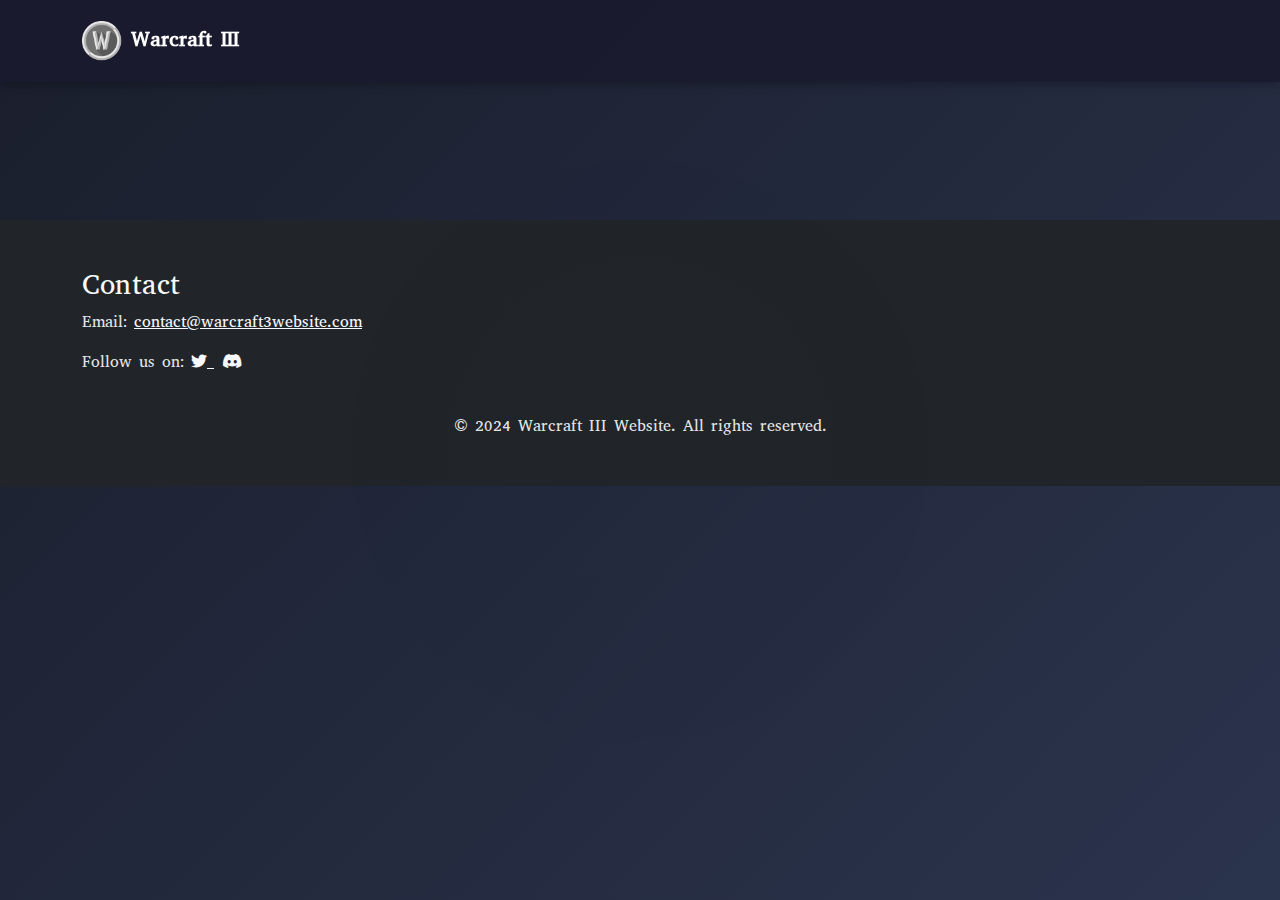
==== commit 29c514fd: "changes for codacy" ====
--- a/index.html
+++ b/index.html
@@ -20,83 +20,35 @@
         <link rel="icon" type="image/png" href="images/icons/logo.png">
     </head>
     <body class="bg-light">
-        <!-- Navigation -->
-        <nav class="navbar navbar-expand-lg navbar-dark fixed-top" id="mainNav">
-            <div class="container">
-                <a class="navbar-brand" href="index.html">
-                    <img src="images/icons/logo.png" alt="Warcraft III Logo" width="30" height="30">
-                    Warcraft III
-                </a>
-                <button class="navbar-toggler" type="button" data-bs-toggle="collapse" data-bs-target="#navbarNav"
-                        aria-controls="navbarNav" aria-expanded="false" aria-label="Toggle navigation">
-                    <span class="navbar-toggler-icon"></span>
-                </button>
-                <div class="collapse navbar-collapse" id="navbarNav">
-                    <ul class="navbar-nav ms-auto">
-                        <li class="nav-item"><a class="nav-link active" href="index.html">Home</a></li>
-                        <li class="nav-item"><a class="nav-link" href="story.html">Story</a></li>
-                        <li class="nav-item"><a class="nav-link" href="factions.html">Factions</a></li>
-                        <li class="nav-item"><a class="nav-link" href="characters.html">Characters</a></li>
-                        <li class="nav-item"><a class="nav-link" href="pedia.html">WarcraftPedia</a></li>
-                        <li class="nav-item"><a class="nav-link" href="test.html">Test</a></li>
-                    </ul>
-                </div>
-            </div>
-        </nav>
-
-        <!-- Main Content -->
-        <main>
-            <!-- Hero Section -->
-            <section class="hero bg-dark text-white py-5 mb-5">
-                <div class="container text-center">
-                    <h1 class="display-4">Welcome!</h1>
-                    <h3 class="lead">To the Best Warcraft 3 website.</h3>
-                </div>
-            </section>
-
-            <!-- Featured Content Section -->
-            <section class="container py-5">
-                <div class="row g-4">
-                    <!-- Featured Story -->
-                    <div class="col-md-4">
-                        <div class="card h-100">
-                            <img src="images/story-preview.jpg" class="card-img-top" alt="Story Preview">
-                            <div class="card-body">
-                                <h2 class="card-title h4">Epic Campaign</h2>
-                                <p class="card-text">Experience the legendary story of Warcraft III through its epic campaigns.</p>
-                                <a href="story.html" class="btn btn-primary">Read More</a>
-                            </div>
-                        </div>
-                    </div>
-                    
-                    <!-- Featured Factions -->
-                    <div class="col-md-4">
-                        <div class="card h-100">
-                            <img src="images/factions-preview.jpg" class="card-img-top" alt="Factions Preview">
-                            <div class="card-body">
-                                <h2 class="card-title h4">Mighty Factions</h2>
-                                <p class="card-text">Choose your allegiance among the powerful factions of Azeroth.</p>
-                                <a href="factions.html" class="btn btn-primary">Explore Factions</a>
-                            </div>
-                        </div>
-                    </div>
-                    
-                    <!-- Featured Characters -->
-                    <div class="col-md-4">
-                        <div class="card h-100">
-                            <img src="images/characters-preview.jpg" class="card-img-top" alt="Characters Preview">
-                            <div class="card-body">
-                                <h2 class="card-title h4">Legendary Heroes</h2>
-                                <p class="card-text">Meet the iconic characters that shaped the world of Warcraft.</p>
-                                <a href="characters.html" class="btn btn-primary">Meet Heroes</a>
-                            </div>
-                        </div>
+        <header>
+            <nav class="navbar navbar-expand-lg navbar-dark fixed-top" id="mainNav">
+                <div class="container">
+                    <a class="navbar-brand" href="index.html">
+                        <img src="images/icons/logo.png" alt="Warcraft III Logo" width="40" height="40">
+                        Warcraft III
+                    </a>
+                    <button class="navbar-toggler" type="button" data-bs-toggle="collapse" data-bs-target="#navbarNav" 
+                            aria-controls="navbarNav" aria-expanded="false" aria-label="Toggle navigation">
+                        <span class="navbar-toggler-icon"></span>
+                    </button>
+                    <div class="collapse navbar-collapse" id="navbarNav">
+                        <ul class="navbar-nav ms-auto">
+                            <li class="nav-item"><a class="nav-link" href="story.html">Story</a></li>
+                            <li class="nav-item"><a class="nav-link" href="factions.html">Factions</a></li>
+                            <li class="nav-item"><a class="nav-link" href="characters.html">Characters</a></li>
+                            <li class="nav-item"><a class="nav-link" href="pedia.html">WarcraftPedia</a></li>
+                            <li class="nav-item"><a class="nav-link" href="test.html">Test</a></li>
+                        </ul>
                     </div>
                 </div>
-            </section>
+            </nav>
+        </header>
+
+        <main class="container py-5 mt-5">
+            <div class="alert-container" role="alert" aria-live="polite"></div>
+            <!-- Main content here -->
         </main>
 
-        <!-- Footer -->
         <footer class="bg-dark text-light py-5">
             <div class="container">
                 <div class="row gy-4">
@@ -114,18 +66,6 @@
                             </p>
                         </address>
                     </div>
-                    <div class="col-lg-4 text-center">
-                        <img src="images/icons/footer-logo.png" alt="Warcraft 3 Footer Logo" width="200">
-                    </div>
-                    <div class="col-lg-4">
-                        <h3>Quick Links</h3>
-                        <ul class="list-unstyled">
-                            <li><a href="story.html" class="text-light">Story</a></li>
-                            <li><a href="factions.html" class="text-light">Factions</a></li>
-                            <li><a href="characters.html" class="text-light">Characters</a></li>
-                            <li><a href="pedia.html" class="text-light">WarcraftPedia</a></li>
-                        </ul>
-                    </div>
                 </div>
                 <div class="row mt-4">
                     <div class="col-12">
--- a/style.css
+++ b/style.css
@@ -371,44 +371,10 @@
     overflow: hidden;
 }
 
-/* Card Styles */
-.card {
-    background-color: var(--wc-light);  /* White background */
-    border: none;
-    border-radius: 0.5rem;
-    overflow: hidden;
-    transition: transform 0.3s ease-in-out, box-shadow 0.3s ease-in-out;
-}
-
-/* Card text colors */
-.card-title {
-    color: var(--wc-dark) !important;  /* Dark color for titles */
-    font-weight: 600;
-    margin-bottom: 0.75rem;
-}
-
-.card-text {
-    color: var(--wc-dark) !important;  /* Dark color for text */
-}
-
-.card-body {
-    background-color: var(--wc-light);  /* White background */
-    color: var(--wc-dark);  /* Dark text */
-}
-
-/* Card hover effect */
-.card:not(.modal *):hover {
+.card:hover {
     transform: translateY(-5px);
     box-shadow: 0 10px 20px rgba(0, 0, 0, 0.1) !important;
-}
-
-/* Ensure badges and buttons remain readable */
-.card .badge {
-    color: var(--wc-light) !important;  /* White text for badges */
-}
-
-.card .btn-primary {
-    color: var(--wc-light) !important;  /* White text for primary buttons */
+    box-shadow: 0 10px 20px rgba(0, 0, 0, 0.1) !important;
 }
 
 /* Social Media Grid */
@@ -1025,78 +991,53 @@
 }
 
 /* Modal styles */
-.modal {
-    transition: opacity 0.15s linear !important;
-}
-
-.modal.fade .modal-dialog {
-    transform: none !important;
-    transition: none !important;
-}
-
-.modal.show .modal-dialog {
-    transform: none !important;
-}
-
-/* Remove any hover effects from modal */
-.modal:hover,
-.modal-dialog:hover,
-.modal-content:hover {
-    transform: none !important;
-    transition: none !important;
-}
-
-/* Modal styles with stronger specificity */
-.modal,
-.modal * {
-    transform: none !important;
-    transition: opacity 0.15s linear !important;
-}
-
-.modal.fade .modal-dialog,
-.modal.fade .modal-content,
-.modal.fade .modal-body,
-.modal.fade .card {
-    transform: none !important;
-    transition: none !important;
-}
-
-.modal.show .modal-dialog,
-.modal.show .modal-content,
-.modal.show .modal-body,
-.modal.show .card {
-    transform: none !important;
-}
-
-/* Character modal specific styles */
-#characterModal .modal-content,
-#characterModal .card,
-#characterModal .modal-body {
-    border: none;
-    border-radius: 0.5rem;
-    box-shadow: 0 0.5rem 1rem rgba(0, 0, 0, 0.15);
-    transform: none !important;
-}
-
-#characterModal .modal-content:hover,
-#characterModal .card:hover,
-#characterModal .modal-body:hover {
-    transform: none !important;
-    box-shadow: 0 0.5rem 1rem rgba(0, 0, 0, 0.15);
-}
-
-/* Modal specific styles */
-.modal {
-    transition: opacity 0.15s linear;
-}
-
-.modal.fade .modal-dialog {
-    transition: transform 0.2s ease-out;
-    transform: translate(0, -50px);
-}
-
-.modal.show .modal-dialog {
-    transform: none;
+.modal-content {
+    background: var(--wc-bg-gradient);
+    color: var(--wc-light);
+}
+
+.modal-header {
+    border-bottom: 1px solid var(--wc-border);
+}
+
+.modal-header .btn-close {
+    color: var(--wc-light);
+    filter: invert(1) grayscale(100%) brightness(200%);
+}
+
+.modal .form-control {
+    background-color: rgba(255, 255, 255, 0.1);
+    border: 1px solid var(--wc-border);
+    color: var(--wc-light);
+}
+
+.modal .form-control:focus {
+    background-color: rgba(255, 255, 255, 0.15);
+    border-color: var(--wc-primary);
+    color: var(--wc-light);
+    box-shadow: 0 0 0 0.25rem rgba(47, 137, 252, 0.25);
+}
+
+.modal .form-control::placeholder {
+    color: rgba(255, 255, 255, 0.5);
+}
+
+.modal .form-check-input {
+    background-color: rgba(255, 255, 255, 0.1);
+    border-color: var(--wc-border);
+}
+
+.modal .form-check-input:checked {
+    background-color: var(--wc-primary);
+    border-color: var(--wc-primary);
+}
+
+.modal a {
+    color: var(--wc-primary);
+}
+
+.modal a:hover {
+    color: var(--wc-primary-hover);
 }
 
 /* Modal form transitions */
@@ -1135,142 +1076,4 @@
     background-color: #00C851;
     width: 100%;
 }
-
-/* Campaign Content Styles */
-.campaign-content {
-    transition: opacity 0.3s ease;
-    min-height: 300px;
-}
-
-.campaign-selector .btn {
-    min-width: 200px;
-}
-
-.campaign-selector .btn.active {
-    background-color: #1a5fb4;
-    border-color: #1a5fb4;
-}
-
-.chapter-content {
-    padding: 20px;
-    background: white;
-    border-radius: 8px;
-    box-shadow: 0 2px 4px rgba(0,0,0,0.1);
-}
-
-.chapter-content h2 {
-    color: #2c3e50;
-    margin-bottom: 1rem;
-}
-
-.chapter-content p {
-    line-height: 1.6;
-    color: #34495e;
-}
-
-/* Character detail styles */
-.character-detail .card {
-    background-color: var(--wc-light);
-    border-left: 4px solid var(--wc-primary);
-    margin: 1rem 0;
-}
-
-.character-detail .card-body {
-    background-color: var(--wc-light);
-    color: var(--wc-dark);
-}
-
-.character-detail h3 {
-    color: var(--wc-dark) !important;
-    margin-bottom: 1rem;
-}
-
-.character-detail p {
-    color: var(--wc-dark) !important;
-}
-
-/* Animation for detail section */
-.character-detail {
-    animation: slideDown 0.3s ease-out;
-}
-
-@keyframes slideDown {
-    from {
-        opacity: 0;
-        transform: translateY(-20px);
-    }
-    to {
-        opacity: 1;
-        transform: translateY(0);
-    }
-}
-
-/* Ensure cards don't animate on detail section */
-.character-detail .card:hover {
-    transform: none !important;
-    box-shadow: 0 0.5rem 1rem rgba(0, 0, 0, 0.15) !important;
-}
-
-/* Badge colors in detail section */
-.character-detail .badge {
-    color: var(--wc-light) !important;
-}
-
-/* Form elements and dropdowns */
-select.form-select,
-select.form-select option,
-.dropdown-menu,
-.dropdown-item {
-    color: var(--wc-dark) !important;
-    background-color: var(--wc-light) !important;
-}
-
-select.form-select:focus {
-    border-color: var(--wc-primary);
-    box-shadow: 0 0 0 0.25rem rgba(47, 137, 252, 0.25);
-}
-
-.dropdown-item:hover {
-    background-color: var(--wc-gray) !important;
-    color: var(--wc-dark) !important;
-}
-
-/* Override any conflicting styles */
-.form-select option {
-    background-color: var(--wc-light);
-    color: var(--wc-dark);
-}
-
-/* Voice Test Styles */
-.voice-test-section {
-    max-width: 800px;
-    margin: 0 auto;
-}
-
-.audio-controls {
-    padding: 2rem 0;
-}
-
-.answer-option {
-    padding: 1rem;
-    margin: 0.5rem 0;
-    font-size: 1.1rem;
-    transition: all 0.3s ease;
-}
-
-.answer-option:hover {
-    transform: translateY(-2px);
-    box-shadow: 0 4px 8px rgba(0,0,0,0.1);
-}
-
-.score-container {
-    margin-top: 2rem;
-    padding: 1rem;
-    background-color: #f8f9fa;
-    border-radius: 0.5rem;
-}
-
-#feedback {
-    transition: all 0.3s ease;
-}
-}
+}
--- a/style.css
+++ b/style.css
@@ -371,44 +371,10 @@
     overflow: hidden;
 }
 
-/* Card Styles */
-.card {
-    background-color: var(--wc-light);  /* White background */
-    border: none;
-    border-radius: 0.5rem;
-    overflow: hidden;
-    transition: transform 0.3s ease-in-out, box-shadow 0.3s ease-in-out;
-}
-
-/* Card text colors */
-.card-title {
-    color: var(--wc-dark) !important;  /* Dark color for titles */
-    font-weight: 600;
-    margin-bottom: 0.75rem;
-}
-
-.card-text {
-    color: var(--wc-dark) !important;  /* Dark color for text */
-}
-
-.card-body {
-    background-color: var(--wc-light);  /* White background */
-    color: var(--wc-dark);  /* Dark text */
-}
-
-/* Card hover effect */
-.card:not(.modal *):hover {
+.card:hover {
     transform: translateY(-5px);
     box-shadow: 0 10px 20px rgba(0, 0, 0, 0.1) !important;
-}
-
-/* Ensure badges and buttons remain readable */
-.card .badge {
-    color: var(--wc-light) !important;  /* White text for badges */
-}
-
-.card .btn-primary {
-    color: var(--wc-light) !important;  /* White text for primary buttons */
+    box-shadow: 0 10px 20px rgba(0, 0, 0, 0.1) !important;
 }
 
 /* Social Media Grid */
@@ -1025,78 +991,53 @@
 }
 
 /* Modal styles */
-.modal {
-    transition: opacity 0.15s linear !important;
-}
-
-.modal.fade .modal-dialog {
-    transform: none !important;
-    transition: none !important;
-}
-
-.modal.show .modal-dialog {
-    transform: none !important;
-}
-
-/* Remove any hover effects from modal */
-.modal:hover,
-.modal-dialog:hover,
-.modal-content:hover {
-    transform: none !important;
-    transition: none !important;
-}
-
-/* Modal styles with stronger specificity */
-.modal,
-.modal * {
-    transform: none !important;
-    transition: opacity 0.15s linear !important;
-}
-
-.modal.fade .modal-dialog,
-.modal.fade .modal-content,
-.modal.fade .modal-body,
-.modal.fade .card {
-    transform: none !important;
-    transition: none !important;
-}
-
-.modal.show .modal-dialog,
-.modal.show .modal-content,
-.modal.show .modal-body,
-.modal.show .card {
-    transform: none !important;
-}
-
-/* Character modal specific styles */
-#characterModal .modal-content,
-#characterModal .card,
-#characterModal .modal-body {
-    border: none;
-    border-radius: 0.5rem;
-    box-shadow: 0 0.5rem 1rem rgba(0, 0, 0, 0.15);
-    transform: none !important;
-}
-
-#characterModal .modal-content:hover,
-#characterModal .card:hover,
-#characterModal .modal-body:hover {
-    transform: none !important;
-    box-shadow: 0 0.5rem 1rem rgba(0, 0, 0, 0.15);
-}
-
-/* Modal specific styles */
-.modal {
-    transition: opacity 0.15s linear;
-}
-
-.modal.fade .modal-dialog {
-    transition: transform 0.2s ease-out;
-    transform: translate(0, -50px);
-}
-
-.modal.show .modal-dialog {
-    transform: none;
+.modal-content {
+    background: var(--wc-bg-gradient);
+    color: var(--wc-light);
+}
+
+.modal-header {
+    border-bottom: 1px solid var(--wc-border);
+}
+
+.modal-header .btn-close {
+    color: var(--wc-light);
+    filter: invert(1) grayscale(100%) brightness(200%);
+}
+
+.modal .form-control {
+    background-color: rgba(255, 255, 255, 0.1);
+    border: 1px solid var(--wc-border);
+    color: var(--wc-light);
+}
+
+.modal .form-control:focus {
+    background-color: rgba(255, 255, 255, 0.15);
+    border-color: var(--wc-primary);
+    color: var(--wc-light);
+    box-shadow: 0 0 0 0.25rem rgba(47, 137, 252, 0.25);
+}
+
+.modal .form-control::placeholder {
+    color: rgba(255, 255, 255, 0.5);
+}
+
+.modal .form-check-input {
+    background-color: rgba(255, 255, 255, 0.1);
+    border-color: var(--wc-border);
+}
+
+.modal .form-check-input:checked {
+    background-color: var(--wc-primary);
+    border-color: var(--wc-primary);
+}
+
+.modal a {
+    color: var(--wc-primary);
+}
+
+.modal a:hover {
+    color: var(--wc-primary-hover);
 }
 
 /* Modal form transitions */
@@ -1135,142 +1076,4 @@
     background-color: #00C851;
     width: 100%;
 }
-
-/* Campaign Content Styles */
-.campaign-content {
-    transition: opacity 0.3s ease;
-    min-height: 300px;
-}
-
-.campaign-selector .btn {
-    min-width: 200px;
-}
-
-.campaign-selector .btn.active {
-    background-color: #1a5fb4;
-    border-color: #1a5fb4;
-}
-
-.chapter-content {
-    padding: 20px;
-    background: white;
-    border-radius: 8px;
-    box-shadow: 0 2px 4px rgba(0,0,0,0.1);
-}
-
-.chapter-content h2 {
-    color: #2c3e50;
-    margin-bottom: 1rem;
-}
-
-.chapter-content p {
-    line-height: 1.6;
-    color: #34495e;
-}
-
-/* Character detail styles */
-.character-detail .card {
-    background-color: var(--wc-light);
-    border-left: 4px solid var(--wc-primary);
-    margin: 1rem 0;
-}
-
-.character-detail .card-body {
-    background-color: var(--wc-light);
-    color: var(--wc-dark);
-}
-
-.character-detail h3 {
-    color: var(--wc-dark) !important;
-    margin-bottom: 1rem;
-}
-
-.character-detail p {
-    color: var(--wc-dark) !important;
-}
-
-/* Animation for detail section */
-.character-detail {
-    animation: slideDown 0.3s ease-out;
-}
-
-@keyframes slideDown {
-    from {
-        opacity: 0;
-        transform: translateY(-20px);
-    }
-    to {
-        opacity: 1;
-        transform: translateY(0);
-    }
-}
-
-/* Ensure cards don't animate on detail section */
-.character-detail .card:hover {
-    transform: none !important;
-    box-shadow: 0 0.5rem 1rem rgba(0, 0, 0, 0.15) !important;
-}
-
-/* Badge colors in detail section */
-.character-detail .badge {
-    color: var(--wc-light) !important;
-}
-
-/* Form elements and dropdowns */
-select.form-select,
-select.form-select option,
-.dropdown-menu,
-.dropdown-item {
-    color: var(--wc-dark) !important;
-    background-color: var(--wc-light) !important;
-}
-
-select.form-select:focus {
-    border-color: var(--wc-primary);
-    box-shadow: 0 0 0 0.25rem rgba(47, 137, 252, 0.25);
-}
-
-.dropdown-item:hover {
-    background-color: var(--wc-gray) !important;
-    color: var(--wc-dark) !important;
-}
-
-/* Override any conflicting styles */
-.form-select option {
-    background-color: var(--wc-light);
-    color: var(--wc-dark);
-}
-
-/* Voice Test Styles */
-.voice-test-section {
-    max-width: 800px;
-    margin: 0 auto;
-}
-
-.audio-controls {
-    padding: 2rem 0;
-}
-
-.answer-option {
-    padding: 1rem;
-    margin: 0.5rem 0;
-    font-size: 1.1rem;
-    transition: all 0.3s ease;
-}
-
-.answer-option:hover {
-    transform: translateY(-2px);
-    box-shadow: 0 4px 8px rgba(0,0,0,0.1);
-}
-
-.score-container {
-    margin-top: 2rem;
-    padding: 1rem;
-    background-color: #f8f9fa;
-    border-radius: 0.5rem;
-}
-
-#feedback {
-    transition: all 0.3s ease;
-}
-}
+}
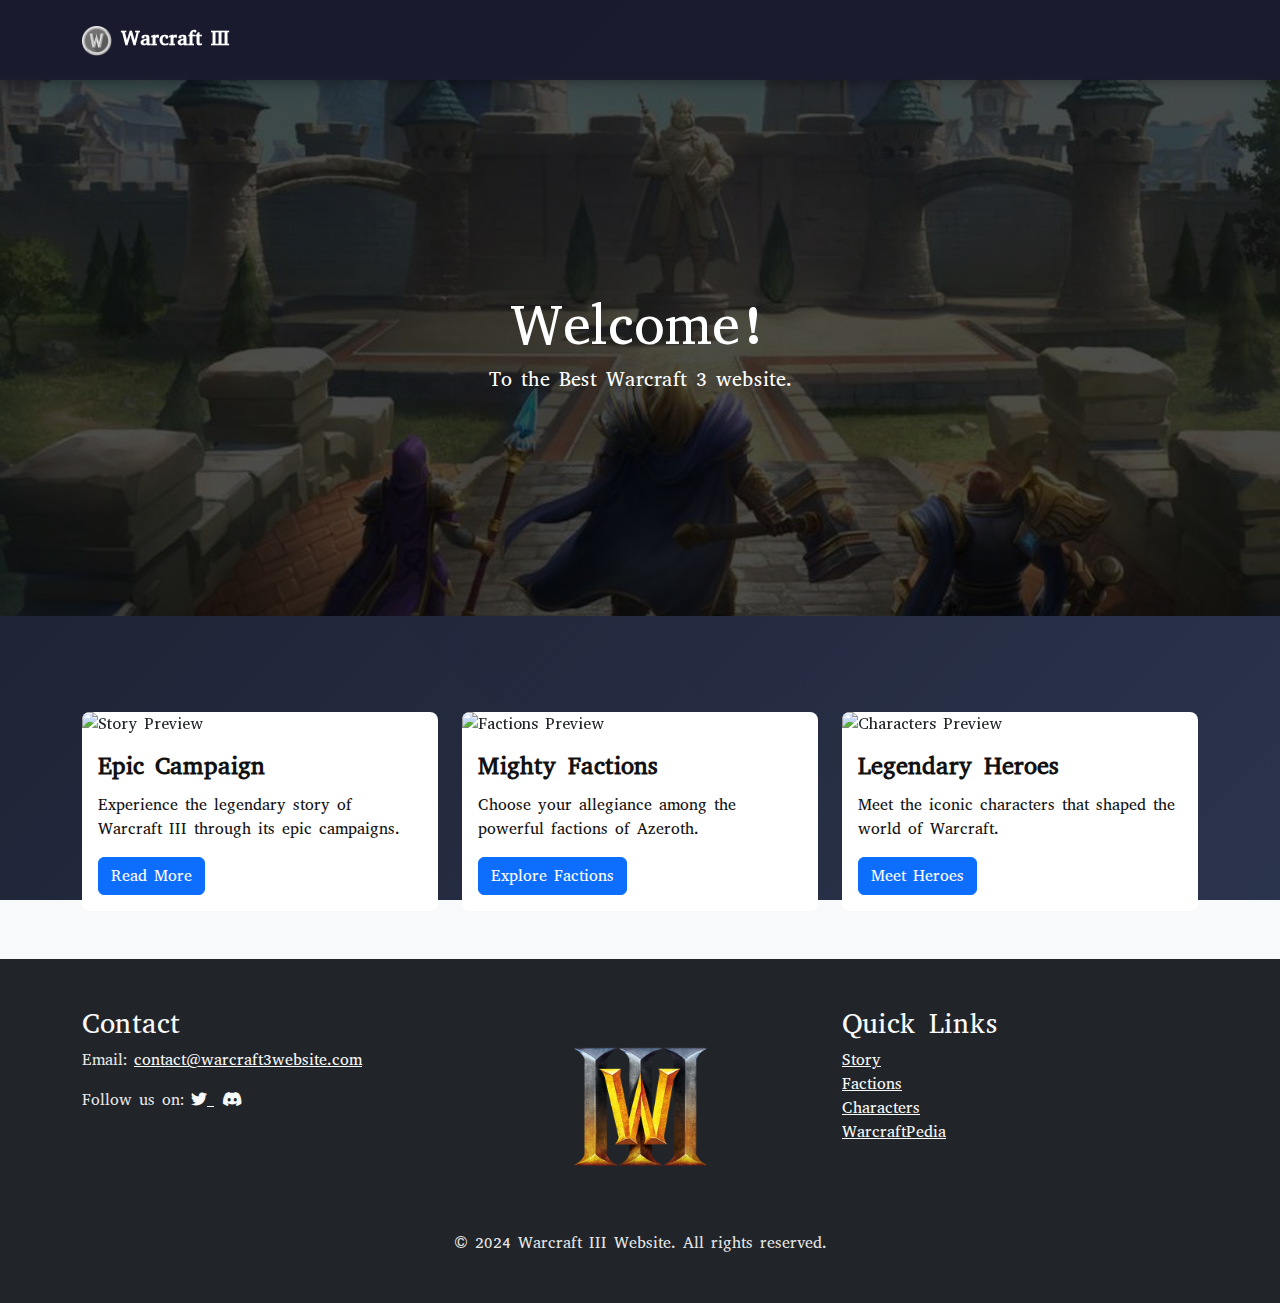
==== commit ceed1e5c: "massive changes" ====
--- a/index.html
+++ b/index.html
@@ -20,35 +20,83 @@
         <link rel="icon" type="image/png" href="images/icons/logo.png">
     </head>
     <body class="bg-light">
-        <header>
-            <nav class="navbar navbar-expand-lg navbar-dark fixed-top" id="mainNav">
-                <div class="container">
-                    <a class="navbar-brand" href="index.html">
-                        <img src="images/icons/logo.png" alt="Warcraft III Logo" width="40" height="40">
-                        Warcraft III
-                    </a>
-                    <button class="navbar-toggler" type="button" data-bs-toggle="collapse" data-bs-target="#navbarNav" 
-                            aria-controls="navbarNav" aria-expanded="false" aria-label="Toggle navigation">
-                        <span class="navbar-toggler-icon"></span>
-                    </button>
-                    <div class="collapse navbar-collapse" id="navbarNav">
-                        <ul class="navbar-nav ms-auto">
-                            <li class="nav-item"><a class="nav-link" href="story.html">Story</a></li>
-                            <li class="nav-item"><a class="nav-link" href="factions.html">Factions</a></li>
-                            <li class="nav-item"><a class="nav-link" href="characters.html">Characters</a></li>
-                            <li class="nav-item"><a class="nav-link" href="pedia.html">WarcraftPedia</a></li>
-                            <li class="nav-item"><a class="nav-link" href="test.html">Test</a></li>
-                        </ul>
+        <!-- Navigation -->
+        <nav class="navbar navbar-expand-lg navbar-dark fixed-top" id="mainNav">
+            <div class="container">
+                <a class="navbar-brand" href="index.html">
+                    <img src="images/icons/logo.png" alt="Warcraft III Logo" width="30" height="30">
+                    Warcraft III
+                </a>
+                <button class="navbar-toggler" type="button" data-bs-toggle="collapse" data-bs-target="#navbarNav"
+                        aria-controls="navbarNav" aria-expanded="false" aria-label="Toggle navigation">
+                    <span class="navbar-toggler-icon"></span>
+                </button>
+                <div class="collapse navbar-collapse" id="navbarNav">
+                    <ul class="navbar-nav ms-auto">
+                        <li class="nav-item"><a class="nav-link active" href="index.html">Home</a></li>
+                        <li class="nav-item"><a class="nav-link" href="story.html">Story</a></li>
+                        <li class="nav-item"><a class="nav-link" href="factions.html">Factions</a></li>
+                        <li class="nav-item"><a class="nav-link" href="characters.html">Characters</a></li>
+                        <li class="nav-item"><a class="nav-link" href="pedia.html">WarcraftPedia</a></li>
+                        <li class="nav-item"><a class="nav-link" href="test.html">Test</a></li>
+                    </ul>
+                </div>
+            </div>
+        </nav>
+
+        <!-- Main Content -->
+        <main>
+            <!-- Hero Section -->
+            <section class="hero bg-dark text-white py-5 mb-5">
+                <div class="container text-center">
+                    <h1 class="display-4">Welcome!</h1>
+                    <h3 class="lead">To the Best Warcraft 3 website.</h3>
+                </div>
+            </section>
+
+            <!-- Featured Content Section -->
+            <section class="container py-5">
+                <div class="row g-4">
+                    <!-- Featured Story -->
+                    <div class="col-md-4">
+                        <div class="card h-100">
+                            <img src="images/story-preview.jpg" class="card-img-top" alt="Story Preview">
+                            <div class="card-body">
+                                <h2 class="card-title h4">Epic Campaign</h2>
+                                <p class="card-text">Experience the legendary story of Warcraft III through its epic campaigns.</p>
+                                <a href="story.html" class="btn btn-primary">Read More</a>
+                            </div>
+                        </div>
+                    </div>
+                    
+                    <!-- Featured Factions -->
+                    <div class="col-md-4">
+                        <div class="card h-100">
+                            <img src="images/factions-preview.jpg" class="card-img-top" alt="Factions Preview">
+                            <div class="card-body">
+                                <h2 class="card-title h4">Mighty Factions</h2>
+                                <p class="card-text">Choose your allegiance among the powerful factions of Azeroth.</p>
+                                <a href="factions.html" class="btn btn-primary">Explore Factions</a>
+                            </div>
+                        </div>
+                    </div>
+                    
+                    <!-- Featured Characters -->
+                    <div class="col-md-4">
+                        <div class="card h-100">
+                            <img src="images/characters-preview.jpg" class="card-img-top" alt="Characters Preview">
+                            <div class="card-body">
+                                <h2 class="card-title h4">Legendary Heroes</h2>
+                                <p class="card-text">Meet the iconic characters that shaped the world of Warcraft.</p>
+                                <a href="characters.html" class="btn btn-primary">Meet Heroes</a>
+                            </div>
+                        </div>
                     </div>
                 </div>
-            </nav>
-        </header>
-
-        <main class="container py-5 mt-5">
-            <div class="alert-container" role="alert" aria-live="polite"></div>
-            <!-- Main content here -->
+            </section>
         </main>
 
+        <!-- Footer -->
         <footer class="bg-dark text-light py-5">
             <div class="container">
                 <div class="row gy-4">
@@ -66,6 +114,18 @@
                             </p>
                         </address>
                     </div>
+                    <div class="col-lg-4 text-center">
+                        <img src="images/icons/footer-logo.png" alt="Warcraft 3 Footer Logo" width="200">
+                    </div>
+                    <div class="col-lg-4">
+                        <h3>Quick Links</h3>
+                        <ul class="list-unstyled">
+                            <li><a href="story.html" class="text-light">Story</a></li>
+                            <li><a href="factions.html" class="text-light">Factions</a></li>
+                            <li><a href="characters.html" class="text-light">Characters</a></li>
+                            <li><a href="pedia.html" class="text-light">WarcraftPedia</a></li>
+                        </ul>
+                    </div>
                 </div>
                 <div class="row mt-4">
                     <div class="col-12">
--- a/style.css
+++ b/style.css
@@ -371,10 +371,44 @@
     overflow: hidden;
 }
 
-.card:hover {
+/* Card Styles */
+.card {
+    background-color: var(--wc-light);  /* White background */
+    border: none;
+    border-radius: 0.5rem;
+    overflow: hidden;
+    transition: transform 0.3s ease-in-out, box-shadow 0.3s ease-in-out;
+}
+
+/* Card text colors */
+.card-title {
+    color: var(--wc-dark) !important;  /* Dark color for titles */
+    font-weight: 600;
+    margin-bottom: 0.75rem;
+}
+
+.card-text {
+    color: var(--wc-dark) !important;  /* Dark color for text */
+}
+
+.card-body {
+    background-color: var(--wc-light);  /* White background */
+    color: var(--wc-dark);  /* Dark text */
+}
+
+/* Card hover effect */
+.card:not(.modal *):hover {
     transform: translateY(-5px);
     box-shadow: 0 10px 20px rgba(0, 0, 0, 0.1) !important;
-    box-shadow: 0 10px 20px rgba(0, 0, 0, 0.1) !important;
+}
+
+/* Ensure badges and buttons remain readable */
+.card .badge {
+    color: var(--wc-light) !important;  /* White text for badges */
+}
+
+.card .btn-primary {
+    color: var(--wc-light) !important;  /* White text for primary buttons */
 }
 
 /* Social Media Grid */
@@ -991,53 +1025,78 @@
 }
 
 /* Modal styles */
-.modal-content {
-    background: var(--wc-bg-gradient);
-    color: var(--wc-light);
-}
-
-.modal-header {
-    border-bottom: 1px solid var(--wc-border);
-}
-
-.modal-header .btn-close {
-    color: var(--wc-light);
-    filter: invert(1) grayscale(100%) brightness(200%);
-}
-
-.modal .form-control {
-    background-color: rgba(255, 255, 255, 0.1);
-    border: 1px solid var(--wc-border);
-    color: var(--wc-light);
-}
-
-.modal .form-control:focus {
-    background-color: rgba(255, 255, 255, 0.15);
-    border-color: var(--wc-primary);
-    color: var(--wc-light);
-    box-shadow: 0 0 0 0.25rem rgba(47, 137, 252, 0.25);
-}
-
-.modal .form-control::placeholder {
-    color: rgba(255, 255, 255, 0.5);
-}
-
-.modal .form-check-input {
-    background-color: rgba(255, 255, 255, 0.1);
-    border-color: var(--wc-border);
-}
-
-.modal .form-check-input:checked {
-    background-color: var(--wc-primary);
-    border-color: var(--wc-primary);
-}
-
-.modal a {
-    color: var(--wc-primary);
-}
-
-.modal a:hover {
-    color: var(--wc-primary-hover);
+.modal {
+    transition: opacity 0.15s linear !important;
+}
+
+.modal.fade .modal-dialog {
+    transform: none !important;
+    transition: none !important;
+}
+
+.modal.show .modal-dialog {
+    transform: none !important;
+}
+
+/* Remove any hover effects from modal */
+.modal:hover,
+.modal-dialog:hover,
+.modal-content:hover {
+    transform: none !important;
+    transition: none !important;
+}
+
+/* Modal styles with stronger specificity */
+.modal,
+.modal * {
+    transform: none !important;
+    transition: opacity 0.15s linear !important;
+}
+
+.modal.fade .modal-dialog,
+.modal.fade .modal-content,
+.modal.fade .modal-body,
+.modal.fade .card {
+    transform: none !important;
+    transition: none !important;
+}
+
+.modal.show .modal-dialog,
+.modal.show .modal-content,
+.modal.show .modal-body,
+.modal.show .card {
+    transform: none !important;
+}
+
+/* Character modal specific styles */
+#characterModal .modal-content,
+#characterModal .card,
+#characterModal .modal-body {
+    border: none;
+    border-radius: 0.5rem;
+    box-shadow: 0 0.5rem 1rem rgba(0, 0, 0, 0.15);
+    transform: none !important;
+}
+
+#characterModal .modal-content:hover,
+#characterModal .card:hover,
+#characterModal .modal-body:hover {
+    transform: none !important;
+    box-shadow: 0 0.5rem 1rem rgba(0, 0, 0, 0.15);
+}
+
+/* Modal specific styles */
+.modal {
+    transition: opacity 0.15s linear;
+}
+
+.modal.fade .modal-dialog {
+    transition: transform 0.2s ease-out;
+    transform: translate(0, -50px);
+}
+
+.modal.show .modal-dialog {
+    transform: none;
 }
 
 /* Modal form transitions */
@@ -1076,4 +1135,142 @@
     background-color: #00C851;
     width: 100%;
 }
-}
+
+/* Campaign Content Styles */
+.campaign-content {
+    transition: opacity 0.3s ease;
+    min-height: 300px;
+}
+
+.campaign-selector .btn {
+    min-width: 200px;
+}
+
+.campaign-selector .btn.active {
+    background-color: #1a5fb4;
+    border-color: #1a5fb4;
+}
+
+.chapter-content {
+    padding: 20px;
+    background: white;
+    border-radius: 8px;
+    box-shadow: 0 2px 4px rgba(0,0,0,0.1);
+}
+
+.chapter-content h2 {
+    color: #2c3e50;
+    margin-bottom: 1rem;
+}
+
+.chapter-content p {
+    line-height: 1.6;
+    color: #34495e;
+}
+
+/* Character detail styles */
+.character-detail .card {
+    background-color: var(--wc-light);
+    border-left: 4px solid var(--wc-primary);
+    margin: 1rem 0;
+}
+
+.character-detail .card-body {
+    background-color: var(--wc-light);
+    color: var(--wc-dark);
+}
+
+.character-detail h3 {
+    color: var(--wc-dark) !important;
+    margin-bottom: 1rem;
+}
+
+.character-detail p {
+    color: var(--wc-dark) !important;
+}
+
+/* Animation for detail section */
+.character-detail {
+    animation: slideDown 0.3s ease-out;
+}
+
+@keyframes slideDown {
+    from {
+        opacity: 0;
+        transform: translateY(-20px);
+    }
+    to {
+        opacity: 1;
+        transform: translateY(0);
+    }
+}
+
+/* Ensure cards don't animate on detail section */
+.character-detail .card:hover {
+    transform: none !important;
+    box-shadow: 0 0.5rem 1rem rgba(0, 0, 0, 0.15) !important;
+}
+
+/* Badge colors in detail section */
+.character-detail .badge {
+    color: var(--wc-light) !important;
+}
+
+/* Form elements and dropdowns */
+select.form-select,
+select.form-select option,
+.dropdown-menu,
+.dropdown-item {
+    color: var(--wc-dark) !important;
+    background-color: var(--wc-light) !important;
+}
+
+select.form-select:focus {
+    border-color: var(--wc-primary);
+    box-shadow: 0 0 0 0.25rem rgba(47, 137, 252, 0.25);
+}
+
+.dropdown-item:hover {
+    background-color: var(--wc-gray) !important;
+    color: var(--wc-dark) !important;
+}
+
+/* Override any conflicting styles */
+.form-select option {
+    background-color: var(--wc-light);
+    color: var(--wc-dark);
+}
+
+/* Voice Test Styles */
+.voice-test-section {
+    max-width: 800px;
+    margin: 0 auto;
+}
+
+.audio-controls {
+    padding: 2rem 0;
+}
+
+.answer-option {
+    padding: 1rem;
+    margin: 0.5rem 0;
+    font-size: 1.1rem;
+    transition: all 0.3s ease;
+}
+
+.answer-option:hover {
+    transform: translateY(-2px);
+    box-shadow: 0 4px 8px rgba(0,0,0,0.1);
+}
+
+.score-container {
+    margin-top: 2rem;
+    padding: 1rem;
+    background-color: #f8f9fa;
+    border-radius: 0.5rem;
+}
+
+#feedback {
+    transition: all 0.3s ease;
+}
+}
--- a/style.css
+++ b/style.css
@@ -371,10 +371,44 @@
     overflow: hidden;
 }
 
-.card:hover {
+/* Card Styles */
+.card {
+    background-color: var(--wc-light);  /* White background */
+    border: none;
+    border-radius: 0.5rem;
+    overflow: hidden;
+    transition: transform 0.3s ease-in-out, box-shadow 0.3s ease-in-out;
+}
+
+/* Card text colors */
+.card-title {
+    color: var(--wc-dark) !important;  /* Dark color for titles */
+    font-weight: 600;
+    margin-bottom: 0.75rem;
+}
+
+.card-text {
+    color: var(--wc-dark) !important;  /* Dark color for text */
+}
+
+.card-body {
+    background-color: var(--wc-light);  /* White background */
+    color: var(--wc-dark);  /* Dark text */
+}
+
+/* Card hover effect */
+.card:not(.modal *):hover {
     transform: translateY(-5px);
     box-shadow: 0 10px 20px rgba(0, 0, 0, 0.1) !important;
-    box-shadow: 0 10px 20px rgba(0, 0, 0, 0.1) !important;
+}
+
+/* Ensure badges and buttons remain readable */
+.card .badge {
+    color: var(--wc-light) !important;  /* White text for badges */
+}
+
+.card .btn-primary {
+    color: var(--wc-light) !important;  /* White text for primary buttons */
 }
 
 /* Social Media Grid */
@@ -991,53 +1025,78 @@
 }
 
 /* Modal styles */
-.modal-content {
-    background: var(--wc-bg-gradient);
-    color: var(--wc-light);
-}
-
-.modal-header {
-    border-bottom: 1px solid var(--wc-border);
-}
-
-.modal-header .btn-close {
-    color: var(--wc-light);
-    filter: invert(1) grayscale(100%) brightness(200%);
-}
-
-.modal .form-control {
-    background-color: rgba(255, 255, 255, 0.1);
-    border: 1px solid var(--wc-border);
-    color: var(--wc-light);
-}
-
-.modal .form-control:focus {
-    background-color: rgba(255, 255, 255, 0.15);
-    border-color: var(--wc-primary);
-    color: var(--wc-light);
-    box-shadow: 0 0 0 0.25rem rgba(47, 137, 252, 0.25);
-}
-
-.modal .form-control::placeholder {
-    color: rgba(255, 255, 255, 0.5);
-}
-
-.modal .form-check-input {
-    background-color: rgba(255, 255, 255, 0.1);
-    border-color: var(--wc-border);
-}
-
-.modal .form-check-input:checked {
-    background-color: var(--wc-primary);
-    border-color: var(--wc-primary);
-}
-
-.modal a {
-    color: var(--wc-primary);
-}
-
-.modal a:hover {
-    color: var(--wc-primary-hover);
+.modal {
+    transition: opacity 0.15s linear !important;
+}
+
+.modal.fade .modal-dialog {
+    transform: none !important;
+    transition: none !important;
+}
+
+.modal.show .modal-dialog {
+    transform: none !important;
+}
+
+/* Remove any hover effects from modal */
+.modal:hover,
+.modal-dialog:hover,
+.modal-content:hover {
+    transform: none !important;
+    transition: none !important;
+}
+
+/* Modal styles with stronger specificity */
+.modal,
+.modal * {
+    transform: none !important;
+    transition: opacity 0.15s linear !important;
+}
+
+.modal.fade .modal-dialog,
+.modal.fade .modal-content,
+.modal.fade .modal-body,
+.modal.fade .card {
+    transform: none !important;
+    transition: none !important;
+}
+
+.modal.show .modal-dialog,
+.modal.show .modal-content,
+.modal.show .modal-body,
+.modal.show .card {
+    transform: none !important;
+}
+
+/* Character modal specific styles */
+#characterModal .modal-content,
+#characterModal .card,
+#characterModal .modal-body {
+    border: none;
+    border-radius: 0.5rem;
+    box-shadow: 0 0.5rem 1rem rgba(0, 0, 0, 0.15);
+    transform: none !important;
+}
+
+#characterModal .modal-content:hover,
+#characterModal .card:hover,
+#characterModal .modal-body:hover {
+    transform: none !important;
+    box-shadow: 0 0.5rem 1rem rgba(0, 0, 0, 0.15);
+}
+
+/* Modal specific styles */
+.modal {
+    transition: opacity 0.15s linear;
+}
+
+.modal.fade .modal-dialog {
+    transition: transform 0.2s ease-out;
+    transform: translate(0, -50px);
+}
+
+.modal.show .modal-dialog {
+    transform: none;
 }
 
 /* Modal form transitions */
@@ -1076,4 +1135,142 @@
     background-color: #00C851;
     width: 100%;
 }
-}
+
+/* Campaign Content Styles */
+.campaign-content {
+    transition: opacity 0.3s ease;
+    min-height: 300px;
+}
+
+.campaign-selector .btn {
+    min-width: 200px;
+}
+
+.campaign-selector .btn.active {
+    background-color: #1a5fb4;
+    border-color: #1a5fb4;
+}
+
+.chapter-content {
+    padding: 20px;
+    background: white;
+    border-radius: 8px;
+    box-shadow: 0 2px 4px rgba(0,0,0,0.1);
+}
+
+.chapter-content h2 {
+    color: #2c3e50;
+    margin-bottom: 1rem;
+}
+
+.chapter-content p {
+    line-height: 1.6;
+    color: #34495e;
+}
+
+/* Character detail styles */
+.character-detail .card {
+    background-color: var(--wc-light);
+    border-left: 4px solid var(--wc-primary);
+    margin: 1rem 0;
+}
+
+.character-detail .card-body {
+    background-color: var(--wc-light);
+    color: var(--wc-dark);
+}
+
+.character-detail h3 {
+    color: var(--wc-dark) !important;
+    margin-bottom: 1rem;
+}
+
+.character-detail p {
+    color: var(--wc-dark) !important;
+}
+
+/* Animation for detail section */
+.character-detail {
+    animation: slideDown 0.3s ease-out;
+}
+
+@keyframes slideDown {
+    from {
+        opacity: 0;
+        transform: translateY(-20px);
+    }
+    to {
+        opacity: 1;
+        transform: translateY(0);
+    }
+}
+
+/* Ensure cards don't animate on detail section */
+.character-detail .card:hover {
+    transform: none !important;
+    box-shadow: 0 0.5rem 1rem rgba(0, 0, 0, 0.15) !important;
+}
+
+/* Badge colors in detail section */
+.character-detail .badge {
+    color: var(--wc-light) !important;
+}
+
+/* Form elements and dropdowns */
+select.form-select,
+select.form-select option,
+.dropdown-menu,
+.dropdown-item {
+    color: var(--wc-dark) !important;
+    background-color: var(--wc-light) !important;
+}
+
+select.form-select:focus {
+    border-color: var(--wc-primary);
+    box-shadow: 0 0 0 0.25rem rgba(47, 137, 252, 0.25);
+}
+
+.dropdown-item:hover {
+    background-color: var(--wc-gray) !important;
+    color: var(--wc-dark) !important;
+}
+
+/* Override any conflicting styles */
+.form-select option {
+    background-color: var(--wc-light);
+    color: var(--wc-dark);
+}
+
+/* Voice Test Styles */
+.voice-test-section {
+    max-width: 800px;
+    margin: 0 auto;
+}
+
+.audio-controls {
+    padding: 2rem 0;
+}
+
+.answer-option {
+    padding: 1rem;
+    margin: 0.5rem 0;
+    font-size: 1.1rem;
+    transition: all 0.3s ease;
+}
+
+.answer-option:hover {
+    transform: translateY(-2px);
+    box-shadow: 0 4px 8px rgba(0,0,0,0.1);
+}
+
+.score-container {
+    margin-top: 2rem;
+    padding: 1rem;
+    background-color: #f8f9fa;
+    border-radius: 0.5rem;
+}
+
+#feedback {
+    transition: all 0.3s ease;
+}
+}
